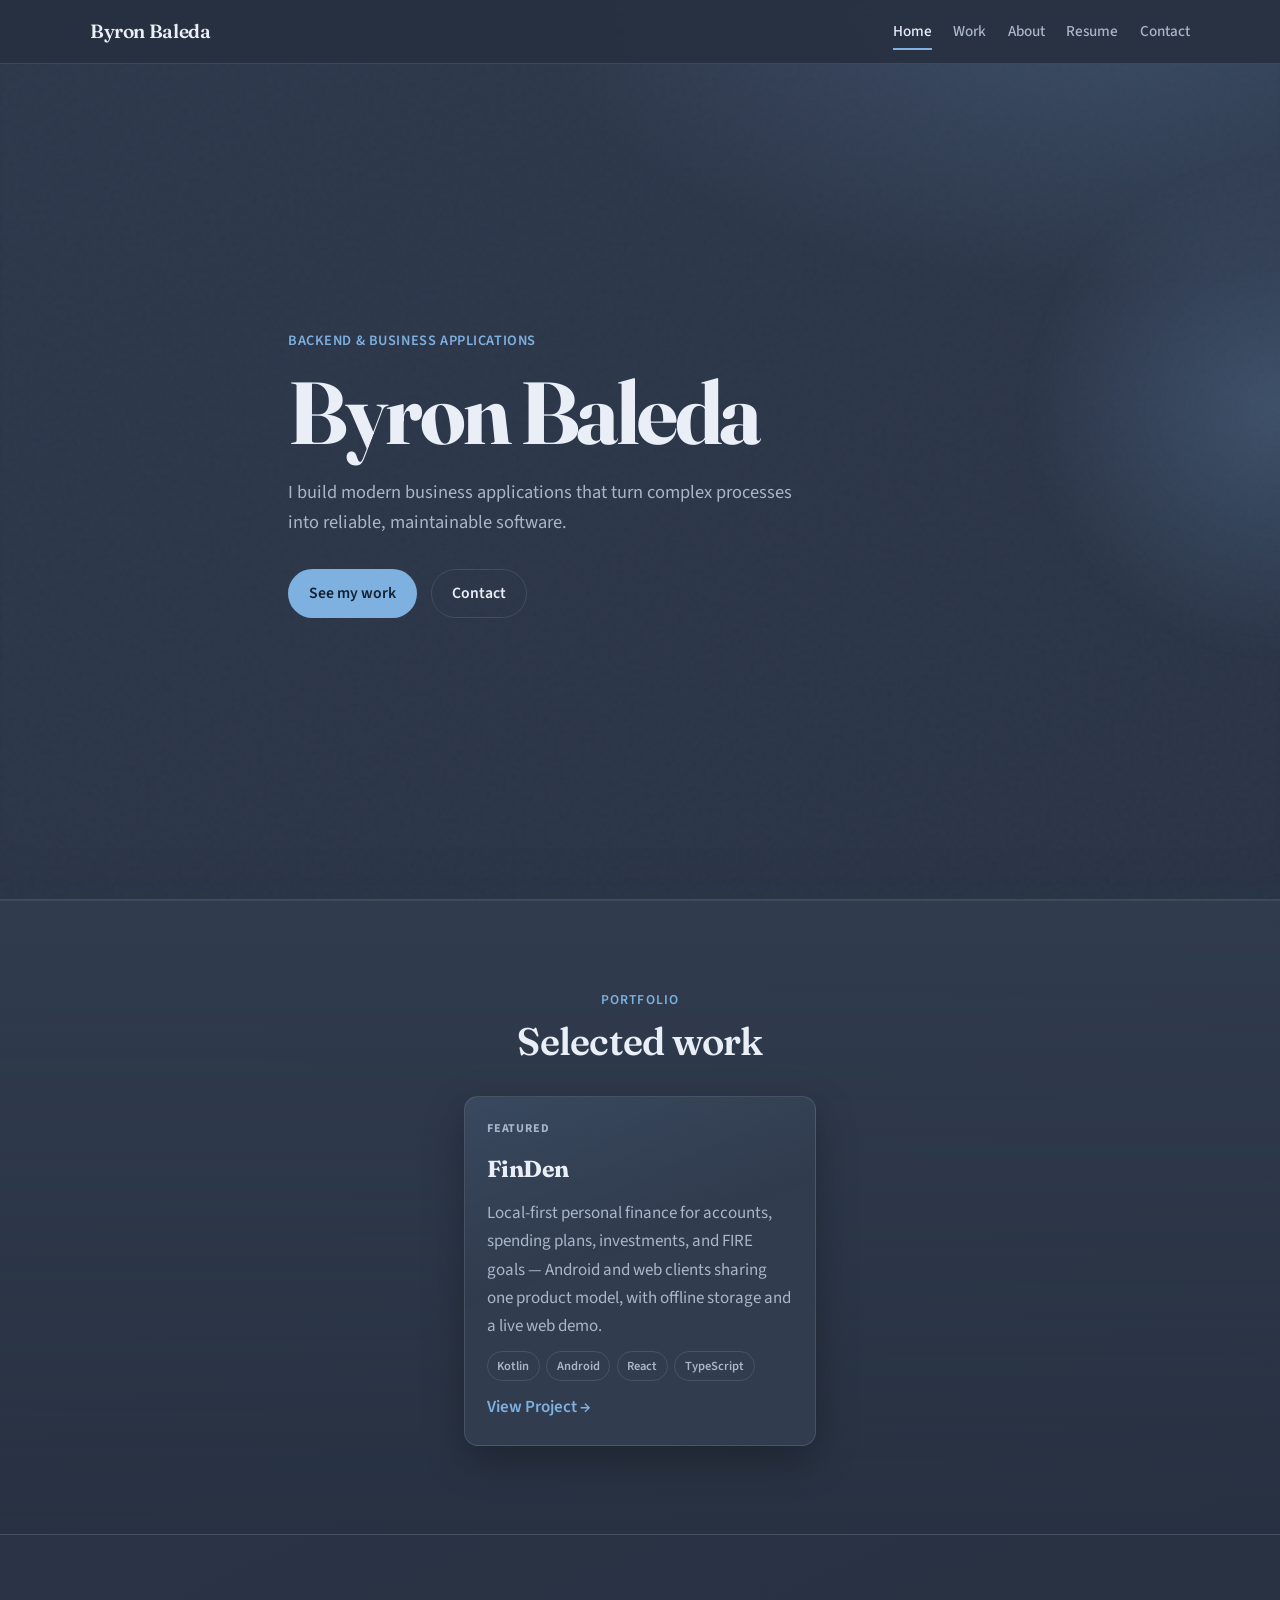
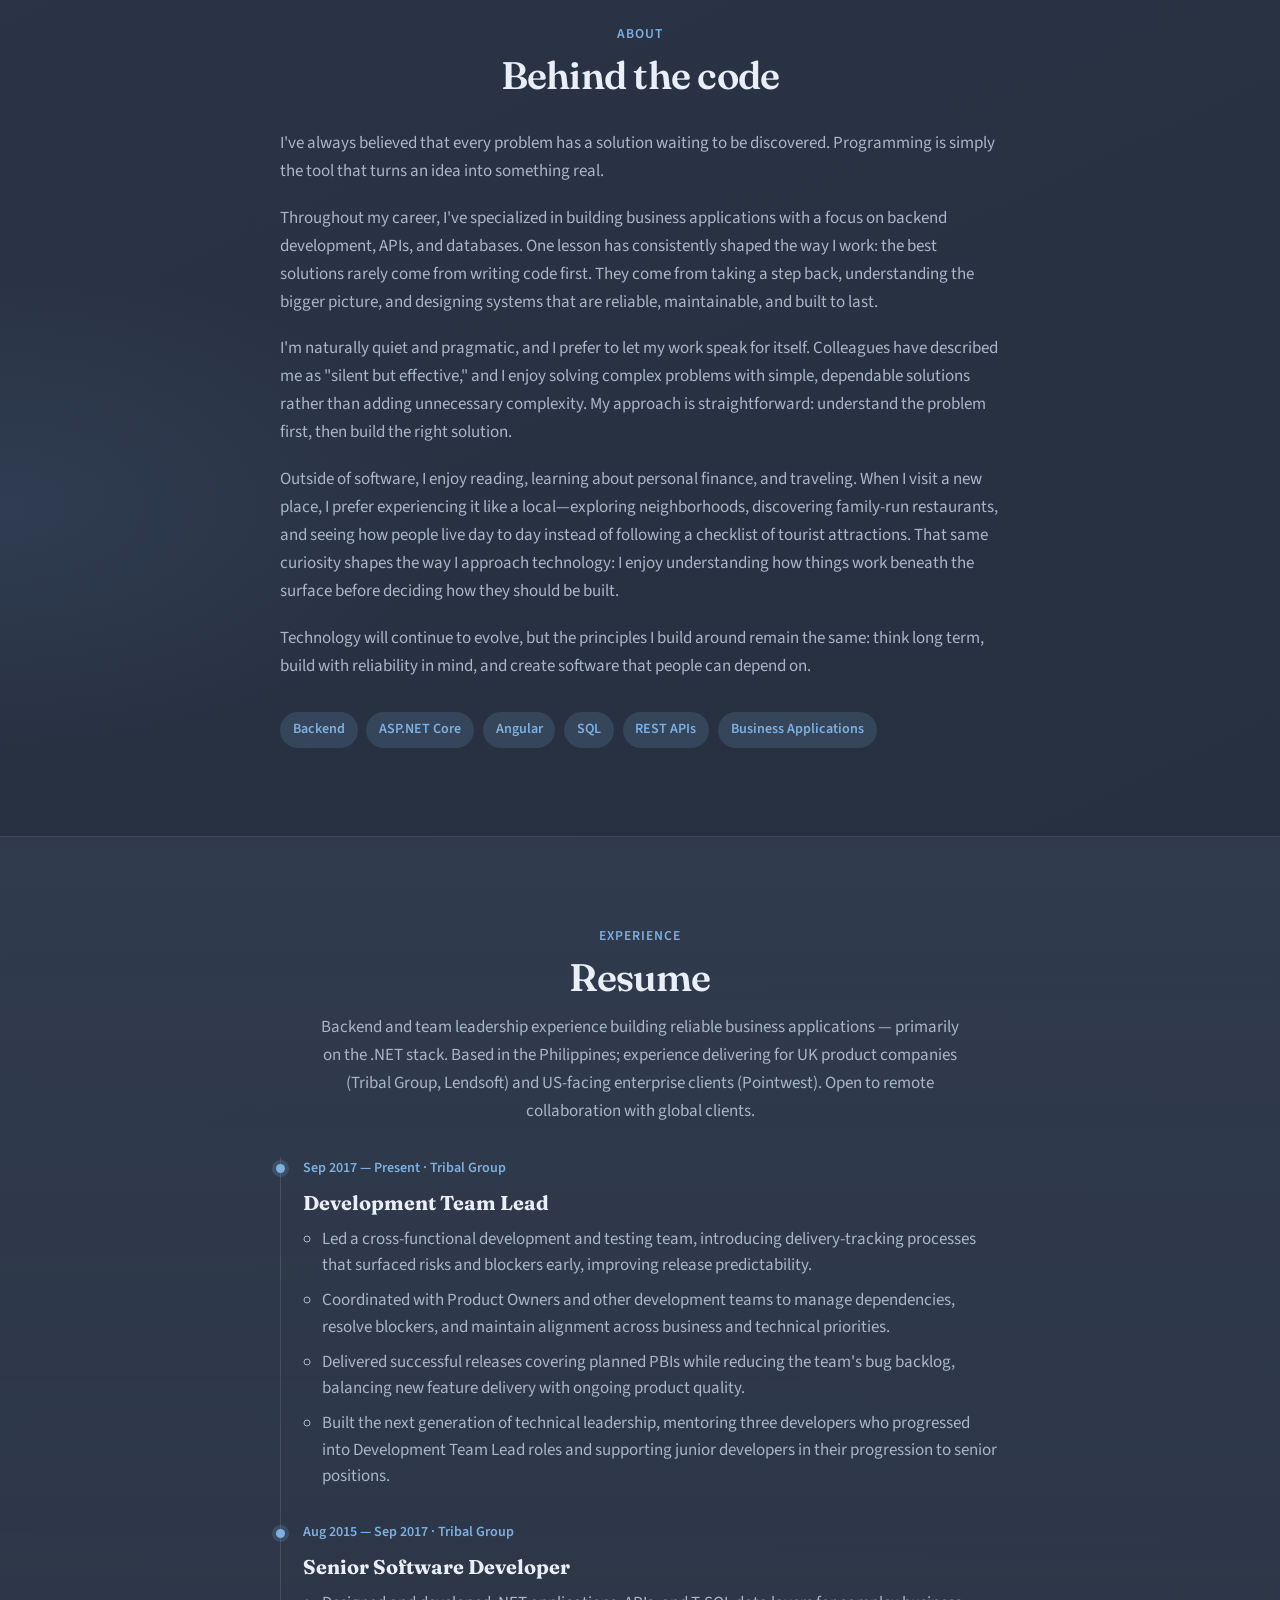
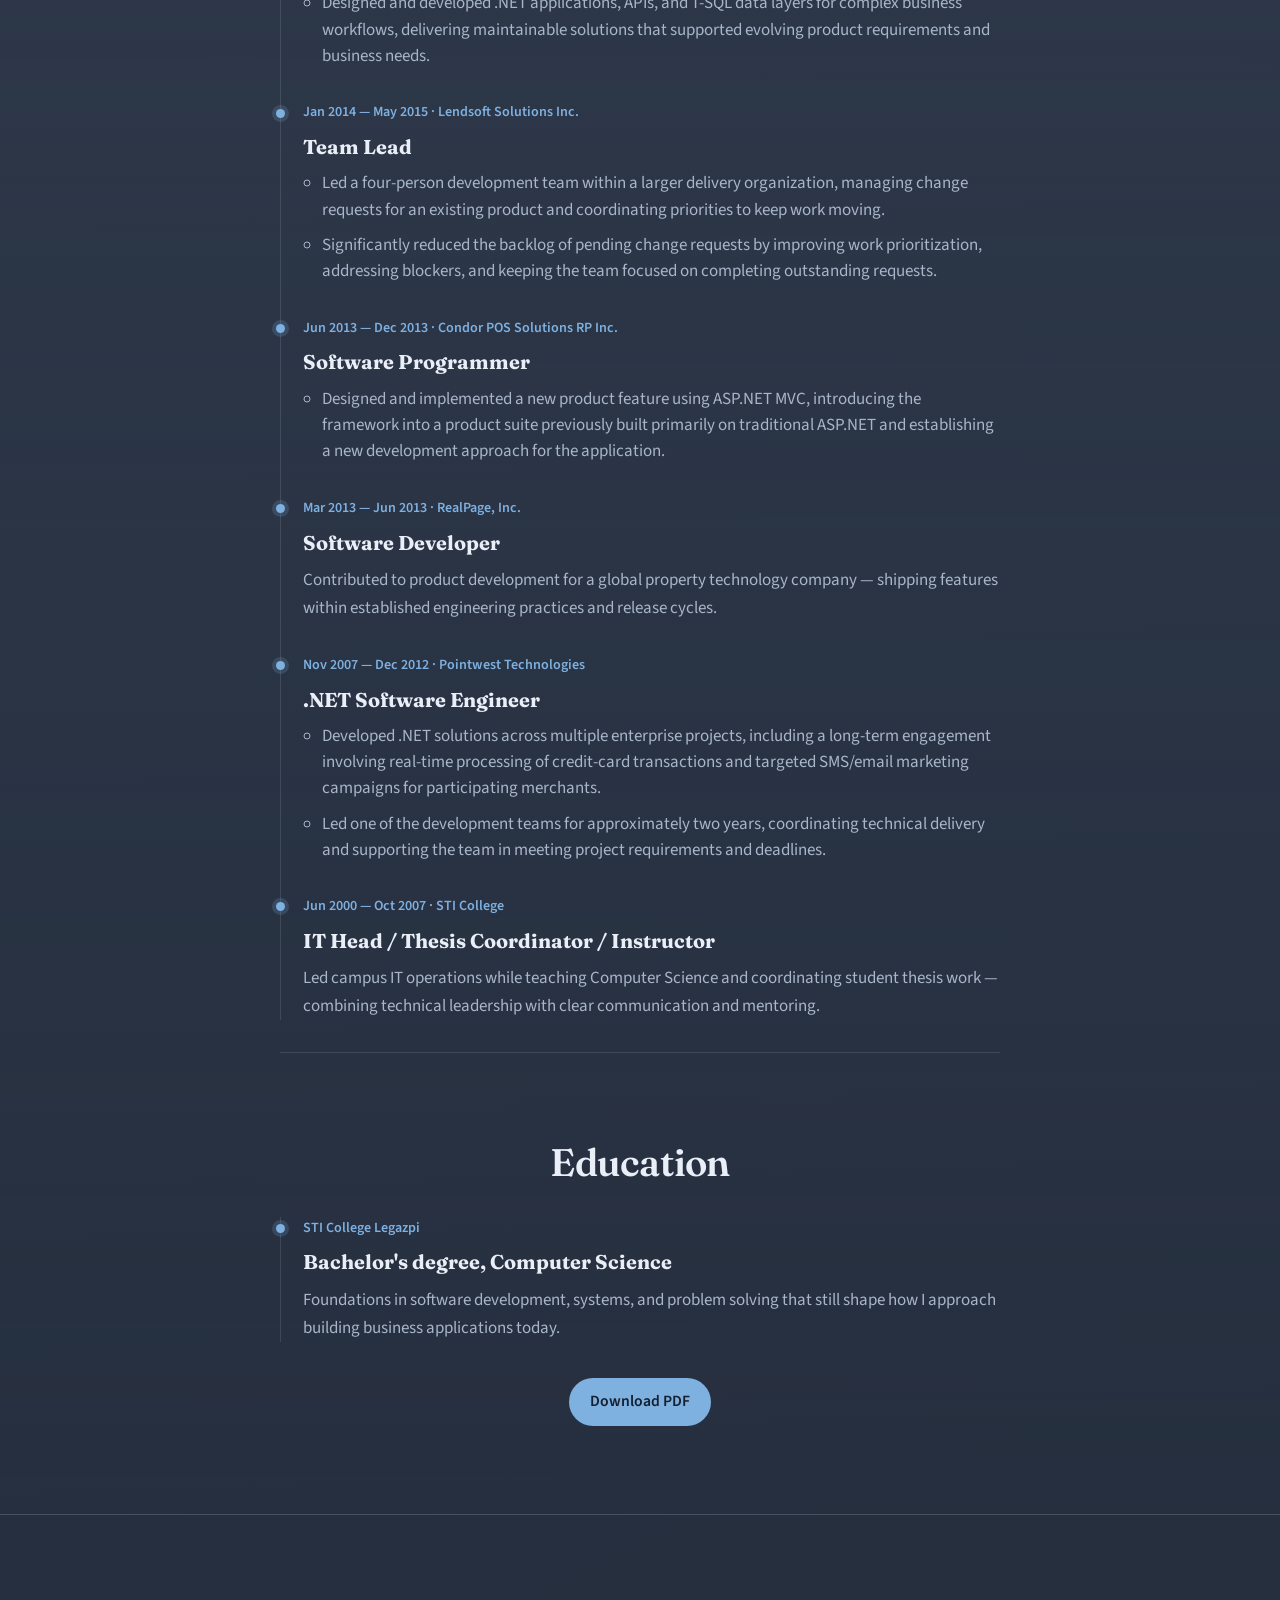
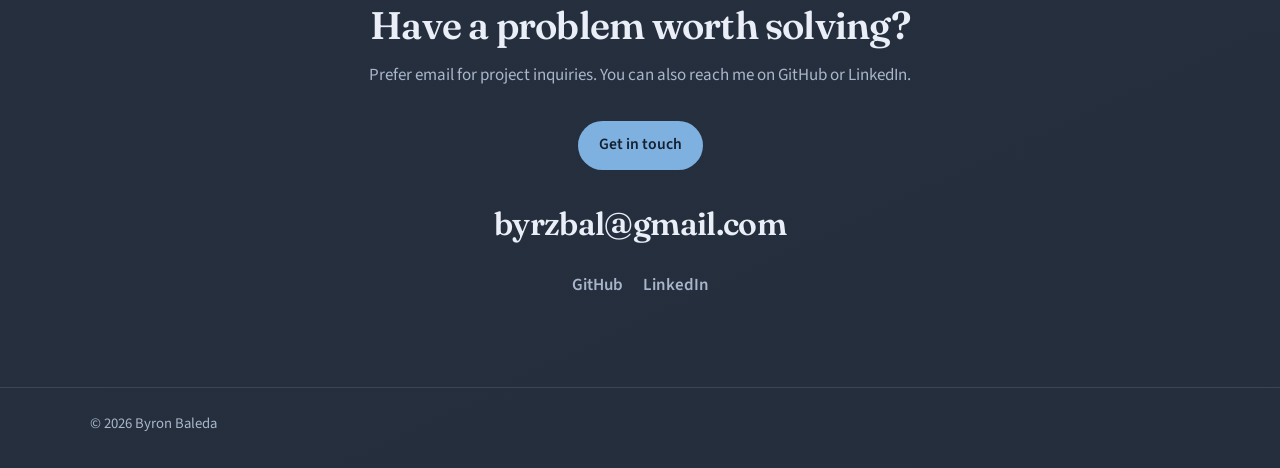
==== index.html @ 29c2fc91 "Hide FleetPilot card in Selected work section Keep the card in the DOM but mark it hidden so it is n" ====
<!DOCTYPE html>
<html lang="en">
  <head>
    <meta charset="UTF-8" />
    <meta name="viewport" content="width=device-width, initial-scale=1" />
    <meta
      name="description"
      content="Byron Baleda — modern business applications that turn complex processes into reliable, maintainable software."
    />
    <title>Byron Baleda — Portfolio</title>

    <link rel="icon" href="assets/favicon.svg" type="image/svg+xml" />
    <link rel="icon" href="assets/favicon.png" type="image/png" sizes="48x48" />
    <link rel="apple-touch-icon" href="assets/apple-touch-icon.png" />

    <meta property="og:type" content="website" />
    <meta property="og:site_name" content="Byron Baleda" />
    <meta property="og:title" content="Byron Baleda — Portfolio" />
    <meta
      property="og:description"
      content="Backend &amp; business applications — modern software that turns complex processes into reliable, maintainable systems."
    />
    <meta property="og:url" content="https://flowpilot-labs.github.io/byron-portfolio/" />
    <meta property="og:image" content="https://flowpilot-labs.github.io/byron-portfolio/assets/og-home.png" />
    <meta property="og:image:width" content="1200" />
    <meta property="og:image:height" content="630" />

    <meta name="twitter:card" content="summary_large_image" />
    <meta name="twitter:title" content="Byron Baleda — Portfolio" />
    <meta
      name="twitter:description"
      content="Backend &amp; business applications — modern software that turns complex processes into reliable, maintainable systems."
    />
    <meta name="twitter:image" content="https://flowpilot-labs.github.io/byron-portfolio/assets/og-home.png" />

    <script>
      try {
        /* Auto theme by local time: day=5, night=13 */
        var h = new Date().getHours();
        var t = h >= 6 && h < 18 ? "5" : "13";
        document.documentElement.setAttribute("data-theme", t);
      } catch (e) {}
    </script>
    <link rel="preconnect" href="https://fonts.googleapis.com" />
    <link rel="preconnect" href="https://fonts.gstatic.com" crossorigin />
    <link
      href="https://fonts.googleapis.com/css2?family=Fraunces:opsz,wght@9..144,500;9..144,600;9..144,700&family=Source+Sans+3:wght@400;500;600;700&display=swap"
      rel="stylesheet"
    />
    <link rel="stylesheet" href="styles/main.css" />
    <link rel="stylesheet" href="styles/themes.css" />
  </head>
  <body>
    <!-- Theme picker kept in DOM but hidden via CSS (.theme-picker { display:none }).
         To show again later: remove the hide rule in styles/themes.css and set AUTO_THEME=false in scripts/main.js -->
    <aside class="theme-picker" aria-label="Temporary theme switcher" hidden>
      <span class="theme-picker-label">Theme</span>
      <button type="button" data-theme-pick="1" title="1 Coastal slate">1</button>
      <button type="button" data-theme-pick="2" title="2 Paper studio">2</button>
      <button type="button" data-theme-pick="3" title="3 Sand &amp; forest">3</button>
      <button type="button" data-theme-pick="4" title="4 Mist blueprint">4</button>
      <button type="button" data-theme-pick="5" title="5 Clean alpine">5</button>
      <button type="button" data-theme-pick="6" title="6 Fog harbor (gradient)">6</button>
      <button type="button" data-theme-pick="7" title="7 Clay atelier">7</button>
      <button type="button" data-theme-pick="8" title="8 Sage ledger">8</button>
      <button type="button" data-theme-pick="9" title="9 Dusk stone">9</button>
      <button type="button" data-theme-pick="10" title="10 Parchment desk">10</button>
      <button type="button" data-theme-pick="11" title="11 Soft harbor (soft dark)">11</button>
      <button type="button" data-theme-pick="12" title="12 Soft ember (soft dark)">12</button>
      <button type="button" data-theme-pick="13" title="13 Soft steel (soft dark)">13</button>
      <button type="button" data-theme-pick="14" title="14 Soft moss (soft dark)">14</button>
      <button type="button" data-theme-pick="15" title="15 Soft graphite (soft dark)">15</button>
    </aside>

    <a class="skip-link" href="#home">Skip to content</a>

    <header class="site-header">
      <div class="header-inner">
        <a class="brand" href="#home">Byron Baleda</a>
        <button
          class="nav-toggle"
          type="button"
          aria-expanded="false"
          aria-controls="site-nav"
          aria-label="Open menu"
        >
          <span></span>
          <span></span>
          <span></span>
        </button>
        <nav id="site-nav" class="site-nav" aria-label="Primary">
          <a href="#home" data-nav>Home</a>
          <a href="#work" data-nav>Work</a>
          <a href="#about" data-nav>About</a>
          <a href="#resume" data-nav>Resume</a>
          <a href="#contact" data-nav>Contact</a>
        </nav>
      </div>
    </header>

    <main>
      <section id="home" class="section hero" aria-label="Home">
        <div class="hero-atmosphere" aria-hidden="true"></div>
        <div class="container hero-content">
          <p class="hero-kicker reveal">Backend &amp; business applications</p>
          <h1 class="hero-name reveal">Byron Baleda</h1>
          <p class="hero-pitch reveal">
            I build modern business applications that turn complex processes
            into reliable, maintainable software.
          </p>
          <div class="hero-actions reveal">
            <a class="btn btn-primary" href="#work">See my work</a>
            <a class="btn btn-ghost" href="#contact">Contact</a>
          </div>
        </div>
      </section>

      <section id="work" class="section section-alt">
        <div class="container">
          <header class="section-header centered reveal">
            <p class="section-eyebrow">Portfolio</p>
            <h2>Selected work</h2>
          </header>
          <div class="project-grid reveal-stagger">
            <article class="project-card featured">
              <p class="project-label">Featured</p>
              <h3>FinDen</h3>
              <p>
                Local-first personal finance for accounts, spending plans,
                investments, and FIRE goals — Android and web clients sharing one
                product model, with offline storage and a live web demo.
              </p>
              <ul class="tags">
                <li>Kotlin</li>
                <li>Android</li>
                <li>React</li>
                <li>TypeScript</li>
              </ul>
              <div class="project-links">
                <a href="projects/finden.html">View Project →</a>
              </div>
            </article>

            <article class="project-card" hidden>
              <p class="project-label">Prototype</p>
              <h3>FleetPilot</h3>
              <p>
                Local-first trucking management for dispatching loads, delivery
                documents, and coordinating owners, dispatchers, drivers, and
                customers — Angular and IndexedDB on the web.
              </p>
              <ul class="tags">
                <li>Angular</li>
                <li>TypeScript</li>
                <li>IndexedDB</li>
              </ul>
              <div class="project-links">
                <a href="projects/fleetpilot.html">View Project →</a>
              </div>
            </article>

            <!-- PLACEHOLDER: remove hidden when real project is ready -->
            <article class="project-card" hidden>
              <p class="project-label">Placeholder</p>
              <h3>Client Portal</h3>
              <p>
                A secure business portal for clients to track requests, documents,
                and status updates — replacing email threads and spreadsheet
                chaos with one reliable system.
              </p>
              <ul class="tags">
                <li>ASP.NET Core</li>
                <li>Angular</li>
                <li>SQL Server</li>
              </ul>
              <div class="project-links">
                <span class="muted">Case study coming soon</span>
              </div>
            </article>

            <!-- PLACEHOLDER: remove hidden when real project is ready -->
            <article class="project-card" hidden>
              <p class="project-label">Placeholder</p>
              <h3>AI Automation</h3>
              <p>
                Practical automation that helps teams process repetitive business
                workflows faster — with human review where it matters and clear
                auditability.
              </p>
              <ul class="tags">
                <li>ASP.NET Core</li>
                <li>APIs</li>
                <li>Azure</li>
              </ul>
              <div class="project-links">
                <span class="muted">Case study coming soon</span>
              </div>
            </article>
          </div>
        </div>
      </section>

      <section id="about" class="section">
        <div class="container narrow">
          <header class="section-header centered reveal">
            <p class="section-eyebrow">About</p>
            <h2>Behind the code</h2>
          </header>
          <div class="prose reveal-stagger">
            <p>
              I've always believed that every problem has a solution waiting to
              be discovered. Programming is simply the tool that turns an idea
              into something real.
            </p>
            <p>
              Throughout my career, I've specialized in building business
              applications with a focus on backend development, APIs, and
              databases. One lesson has consistently shaped the way I work: the
              best solutions rarely come from writing code first. They come from
              taking a step back, understanding the bigger picture, and designing
              systems that are reliable, maintainable, and built to last.
            </p>
            <p>
              I'm naturally quiet and pragmatic, and I prefer to let my work
              speak for itself. Colleagues have described me as "silent but
              effective," and I enjoy solving complex problems with simple,
              dependable solutions rather than adding unnecessary complexity. My
              approach is straightforward: understand the problem first, then
              build the right solution.
            </p>
            <p>
              Outside of software, I enjoy reading, learning about personal
              finance, and traveling. When I visit a new place, I prefer
              experiencing it like a local—exploring neighborhoods, discovering
              family-run restaurants, and seeing how people live day to day
              instead of following a checklist of tourist attractions. That same
              curiosity shapes the way I approach technology: I enjoy
              understanding how things work beneath the surface before deciding
              how they should be built.
            </p>
            <p>
              Technology will continue to evolve, but the principles I build
              around remain the same: think long term, build with reliability in
              mind, and create software that people can depend on.
            </p>
          </div>
          <ul class="skills reveal-stagger" aria-label="Skills">
            <li>Backend</li>
            <li>ASP.NET Core</li>
            <li>Angular</li>
            <li>SQL</li>
            <li>REST APIs</li>
            <li>Business Applications</li>
          </ul>
        </div>
      </section>

      <section id="resume" class="section section-alt">
        <div class="container narrow">
          <header class="section-header centered reveal">
            <p class="section-eyebrow">Experience</p>
            <h2>Resume</h2>
            <p class="section-lede">
              Backend and team leadership experience building reliable business
              applications — primarily on the .NET stack. Based in the
              Philippines; experience delivering for UK product companies
              (Tribal Group, Lendsoft) and US-facing enterprise clients
              (Pointwest). Open to remote collaboration with global clients.
            </p>
          </header>

          <ol class="timeline reveal-stagger">
            <li>
              <p class="timeline-meta">
                Sep 2017 — Present · Tribal Group
              </p>
              <h3>Development Team Lead</h3>
              <ul class="timeline-bullets">
                <li>
                  Led a cross-functional development and testing team,
                  introducing delivery-tracking processes that surfaced risks and
                  blockers early, improving release predictability.
                </li>
                <li>
                  Coordinated with Product Owners and other development teams to
                  manage dependencies, resolve blockers, and maintain alignment
                  across business and technical priorities.
                </li>
                <li>
                  Delivered successful releases covering planned PBIs while
                  reducing the team's bug backlog, balancing new feature delivery
                  with ongoing product quality.
                </li>
                <li>
                  Built the next generation of technical leadership, mentoring
                  three developers who progressed into Development Team Lead
                  roles and supporting junior developers in their progression to
                  senior positions.
                </li>
              </ul>
            </li>
            <li>
              <p class="timeline-meta">
                Aug 2015 — Sep 2017 · Tribal Group
              </p>
              <h3>Senior Software Developer</h3>
              <ul class="timeline-bullets">
                <li>
                  Designed and developed .NET applications, APIs, and T-SQL data
                  layers for complex business workflows, delivering maintainable
                  solutions that supported evolving product requirements and
                  business needs.
                </li>
              </ul>
            </li>
            <li>
              <p class="timeline-meta">
                Jan 2014 — May 2015 · Lendsoft Solutions Inc.
              </p>
              <h3>Team Lead</h3>
              <ul class="timeline-bullets">
                <li>
                  Led a four-person development team within a larger delivery
                  organization, managing change requests for an existing product
                  and coordinating priorities to keep work moving.
                </li>
                <li>
                  Significantly reduced the backlog of pending change requests by
                  improving work prioritization, addressing blockers, and keeping
                  the team focused on completing outstanding requests.
                </li>
              </ul>
            </li>
            <li>
              <p class="timeline-meta">
                Jun 2013 — Dec 2013 · Condor POS Solutions RP Inc.
              </p>
              <h3>Software Programmer</h3>
              <ul class="timeline-bullets">
                <li>
                  Designed and implemented a new product feature using ASP.NET
                  MVC, introducing the framework into a product suite previously
                  built primarily on traditional ASP.NET and establishing a new
                  development approach for the application.
                </li>
              </ul>
            </li>
            <li>
              <p class="timeline-meta">
                Mar 2013 — Jun 2013 · RealPage, Inc.
              </p>
              <h3>Software Developer</h3>
              <p>
                Contributed to product development for a global property
                technology company — shipping features within established
                engineering practices and release cycles.
              </p>
            </li>
            <li>
              <p class="timeline-meta">
                Nov 2007 — Dec 2012 · Pointwest Technologies
              </p>
              <h3>.NET Software Engineer</h3>
              <ul class="timeline-bullets">
                <li>
                  Developed .NET solutions across multiple enterprise projects,
                  including a long-term engagement involving real-time processing
                  of credit-card transactions and targeted SMS/email marketing
                  campaigns for participating merchants.
                </li>
                <li>
                  Led one of the development teams for approximately two years,
                  coordinating technical delivery and supporting the team in
                  meeting project requirements and deadlines.
                </li>
              </ul>
            </li>
            <li>
              <p class="timeline-meta">
                Jun 2000 — Oct 2007 · STI College
              </p>
              <h3>IT Head / Thesis Coordinator / Instructor</h3>
              <p>
                Led campus IT operations while teaching Computer Science and
                coordinating student thesis work — combining technical leadership
                with clear communication and mentoring.
              </p>
            </li>
          </ol>

          <div class="resume-edu-gap" aria-hidden="true"></div>

          <header class="section-header centered reveal resume-edu-header" id="education">
            <h2>Education</h2>
          </header>
          <ol class="timeline reveal-stagger">
            <li>
              <p class="timeline-meta">STI College Legazpi</p>
              <h3>Bachelor's degree, Computer Science</h3>
              <p>
                Foundations in software development, systems, and problem
                solving that still shape how I approach building business
                applications today.
              </p>
            </li>
          </ol>

          <p class="resume-cta reveal">
            <a
              class="btn btn-primary"
              href="assets/Byron%20Baleda%20Resume.pdf"
              download="Byron Baleda Resume.pdf"
              >Download PDF</a
            >
          </p>
        </div>
      </section>

      <section id="contact" class="section contact-cta">
        <div class="container narrow centered-block">
          <header class="section-header centered reveal">
            <h2>Have a problem worth solving?</h2>
            <p class="section-lede">
              Prefer email for project inquiries. You can also reach me on
              GitHub or LinkedIn.
            </p>
          </header>
          <div class="contact-actions reveal">
            <a class="btn btn-primary" href="mailto:byrzbal@gmail.com"
              >Get in touch</a
            >
          </div>
          <div class="contact-block reveal">
            <a class="contact-email" href="mailto:byrzbal@gmail.com"
              >byrzbal@gmail.com</a
            >
            <ul class="social-links">
              <li>
                <a
                  href="https://github.com/byrzbal"
                  target="_blank"
                  rel="noopener noreferrer"
                  >GitHub</a
                >
              </li>
              <li>
                <a
                  href="https://www.linkedin.com/in/byronbaleda/"
                  target="_blank"
                  rel="noopener noreferrer"
                  >LinkedIn</a
                >
              </li>
            </ul>
          </div>
        </div>
      </section>
    </main>

    <footer class="site-footer">
      <div class="container">
        <p>© <span id="year"></span> Byron Baleda</p>
      </div>
    </footer>

    <script src="scripts/main.js" defer></script>
  </body>
</html>
---- styles/main.css ----
:root {
  --radius: 14px;
  --header-h: 4rem;
  --font-display: "Fraunces", Georgia, serif;
  --font-body: "Source Sans 3", "Segoe UI", sans-serif;
  --ease: cubic-bezier(0.22, 1, 0.36, 1);
}

*,
*::before,
*::after {
  box-sizing: border-box;
}

/* Ensure HTML hidden wins over display:flex/grid utility rules */
[hidden] {
  display: none !important;
}

html {
  scroll-behavior: smooth;
  scroll-padding-top: calc(var(--header-h) + 0.75rem);
}

body {
  margin: 0;
  font-family: var(--font-body);
  font-size: 1.0625rem;
  line-height: 1.65;
  color: var(--text);
  background: var(--glow-1), var(--glow-2), var(--page-bg);
  min-height: 100vh;
}

body::before {
  content: "";
  position: fixed;
  inset: 0;
  pointer-events: none;
  opacity: 0.03;
  background-image: url("data:image/svg+xml,%3Csvg viewBox='0 0 200 200' xmlns='http://www.w3.org/2000/svg'%3E%3Cfilter id='n'%3E%3CfeTurbulence type='fractalNoise' baseFrequency='0.85' numOctaves='3' stitchTiles='stitch'/%3E%3C/filter%3E%3Crect width='100%25' height='100%25' filter='url(%23n)'/%3E%3C/svg%3E");
  z-index: 0;
}

img {
  max-width: 100%;
  display: block;
}

a {
  color: var(--mint);
  text-decoration-thickness: 1px;
  text-underline-offset: 0.18em;
}

a:hover {
  color: var(--mint-strong);
}

.skip-link {
  position: absolute;
  left: 1rem;
  top: -3rem;
  z-index: 100;
  background: var(--mint);
  color: var(--btn-on-accent);
  padding: 0.5rem 0.85rem;
  border-radius: 8px;
  font-weight: 600;
}

.skip-link:focus {
  top: 1rem;
}

.container {
  width: min(1100px, calc(100% - 2.5rem));
  margin-inline: auto;
  position: relative;
  z-index: 1;
}

.container.narrow {
  width: min(720px, calc(100% - 2.5rem));
}

.site-header {
  position: sticky;
  top: 0;
  z-index: 50;
  height: var(--header-h);
  backdrop-filter: blur(14px);
  background: var(--header-bg);
  border-bottom: 1px solid var(--line);
}

.header-inner {
  width: min(1100px, calc(100% - 2.5rem));
  height: 100%;
  margin-inline: auto;
  display: flex;
  align-items: center;
  justify-content: space-between;
  gap: 1rem;
}

.brand {
  font-family: var(--font-display);
  font-weight: 600;
  font-size: 1.2rem;
  color: var(--text);
  text-decoration: none;
  letter-spacing: -0.02em;
}

.brand:hover {
  color: var(--mint);
}

.site-nav {
  display: flex;
  align-items: center;
  gap: 0.35rem 1.35rem;
}

.site-nav a {
  position: relative;
  color: var(--text-muted);
  text-decoration: none;
  font-weight: 500;
  font-size: 0.95rem;
  padding: 0.25rem 0;
  transition: color 0.25s var(--ease);
}

.site-nav a::after {
  content: "";
  position: absolute;
  left: 0;
  bottom: -0.15rem;
  width: 100%;
  height: 2px;
  background: var(--mint);
  transform: scaleX(0);
  transform-origin: left;
  transition: transform 0.28s var(--ease);
}

.site-nav a:hover,
.site-nav a.is-active {
  color: var(--text);
}

.site-nav a.is-active::after,
.site-nav a:hover::after {
  transform: scaleX(1);
}

.nav-toggle {
  display: none;
  width: 2.5rem;
  height: 2.5rem;
  border: 1px solid var(--line);
  border-radius: 10px;
  background: transparent;
  padding: 0;
  cursor: pointer;
  align-items: center;
  justify-content: center;
  flex-direction: column;
  gap: 5px;
}

.nav-toggle span {
  display: block;
  width: 1.1rem;
  height: 2px;
  background: var(--text);
  border-radius: 2px;
  transition: transform 0.25s var(--ease), opacity 0.2s;
}

.nav-toggle[aria-expanded="true"] span:nth-child(1) {
  transform: translateY(7px) rotate(45deg);
}

.nav-toggle[aria-expanded="true"] span:nth-child(2) {
  opacity: 0;
}

.nav-toggle[aria-expanded="true"] span:nth-child(3) {
  transform: translateY(-7px) rotate(-45deg);
}

.section {
  padding: 5.5rem 0;
  position: relative;
  z-index: 1;
}

.section-alt {
  background: var(--section-alt-bg);
  border-block: 1px solid var(--line);
}

.section-header {
  margin-bottom: 2rem;
}

.section-eyebrow {
  margin: 0 0 0.5rem;
  color: var(--mint);
  font-weight: 600;
  font-size: 0.85rem;
  letter-spacing: 0.08em;
  text-transform: uppercase;
}

.section-header h2 {
  margin: 0;
  font-family: var(--font-display);
  font-size: clamp(1.9rem, 3vw, 2.5rem);
  font-weight: 600;
  letter-spacing: -0.02em;
  line-height: 1.15;
}

.section-lede {
  margin: 0.85rem 0 0;
  color: var(--text-muted);
  max-width: 40rem;
}

.section-header.centered {
  text-align: center;
}

.section-header.centered .section-lede {
  margin-inline: auto;
}

.build-list {
  list-style: none;
  margin: 0;
  padding: 0;
  display: grid;
  gap: 0.85rem;
  text-align: center;
}

.build-list li {
  font-family: var(--font-display);
  font-size: clamp(1.35rem, 2.5vw, 1.75rem);
  font-weight: 600;
  letter-spacing: -0.02em;
  padding: 0.85rem 1rem;
  border-bottom: 1px solid var(--line);
}

.build-list li:last-child {
  border-bottom: 0;
}

.resume-cta {
  margin: 2.25rem 0 0;
  text-align: center;
}

#resume .resume-edu-gap {
  height: 3.5rem;
  margin-top: 2rem;
  border-top: 1px solid var(--line);
}

#resume .resume-edu-header {
  margin-top: 2rem;
  margin-bottom: 2rem;
  padding-top: 0;
  border-top: 0;
}

.tech-line {
  margin: 0;
  text-align: center;
  color: var(--text-muted);
  font-size: 1.05rem;
  font-weight: 600;
  letter-spacing: 0.02em;
  line-height: 1.8;
}

.centered-block {
  text-align: center;
}

.contact-actions {
  display: flex;
  justify-content: center;
  margin: 0.5rem 0 1.75rem;
}

.contact-cta .contact-block {
  justify-items: center;
}

.contact-cta .social-links {
  justify-content: center;
}

.hero {
  min-height: calc(100vh - var(--header-h));
  display: grid;
  align-items: center;
  padding: 4rem 0 5rem;
  overflow: hidden;
  border-bottom: 1px solid var(--line);
  box-shadow: inset 0 -48px 64px -48px rgba(30, 41, 59, 0.08);
}

.hero-atmosphere {
  position: absolute;
  inset: 10% -20% auto auto;
  width: min(520px, 70vw);
  height: min(520px, 70vw);
  border-radius: 50%;
  background: var(--hero-glow);
  filter: blur(8px);
  pointer-events: none;
}

.hero-content {
  max-width: 44rem;
}

.hero-kicker {
  margin: 0 0 1rem;
  color: var(--mint);
  font-weight: 600;
  letter-spacing: 0.04em;
  text-transform: uppercase;
  font-size: 0.9rem;
}

.hero-name {
  margin: 0;
  font-family: var(--font-display);
  font-size: clamp(3rem, 8vw, 5.5rem);
  font-weight: 700;
  line-height: 0.98;
  letter-spacing: -0.035em;
}

.hero-pitch {
  margin: 1.35rem 0 0;
  max-width: 32rem;
  color: var(--text-muted);
  font-size: 1.15rem;
}

.hero-actions {
  display: flex;
  flex-wrap: wrap;
  gap: 0.85rem;
  margin-top: 2rem;
}

.btn {
  display: inline-flex;
  align-items: center;
  justify-content: center;
  gap: 0.4rem;
  min-height: 2.85rem;
  padding: 0.65rem 1.25rem;
  border-radius: 999px;
  font-weight: 600;
  font-size: 0.98rem;
  text-decoration: none;
  border: 1px solid transparent;
  transition:
    background 0.25s var(--ease),
    color 0.25s var(--ease),
    border-color 0.25s var(--ease),
    transform 0.25s var(--ease);
}

.btn:hover {
  transform: translateY(-1px);
}

.btn-primary {
  background: var(--mint);
  color: var(--btn-on-accent);
}

.btn-primary:hover {
  background: var(--mint-strong);
  color: var(--btn-on-accent);
}

.btn-ghost {
  background: transparent;
  color: var(--text);
  border-color: var(--line);
}

.btn-ghost:hover {
  border-color: var(--mint);
  color: var(--mint);
}

.btn.is-disabled {
  opacity: 0.45;
  cursor: not-allowed;
  pointer-events: none;
  transform: none;
}

.prose p {
  margin: 0 0 1.15rem;
  color: var(--text-muted);
}

.prose p:last-child {
  margin-bottom: 0;
}

.skills {
  list-style: none;
  display: flex;
  flex-wrap: wrap;
  gap: 0.55rem;
  padding: 0;
  margin: 2rem 0 0;
}

.skills li {
  padding: 0.4rem 0.8rem;
  border-radius: 999px;
  background: var(--mint-dim);
  color: var(--mint);
  font-size: 0.88rem;
  font-weight: 600;
}

.project-grid {
  display: grid;
  grid-template-columns: repeat(3, 1fr);
  gap: 1.25rem;
}

/* With some cards hidden, size to visible items instead of an empty 3-col row */
.project-grid:has(> [hidden]) {
  grid-template-columns: repeat(auto-fit, minmax(min(100%, 17rem), 22rem));
  justify-content: center;
}

.project-card {
  background: var(--ink-elevated);
  border: 1px solid var(--line);
  border-radius: var(--radius);
  padding: 1.4rem 1.35rem 1.5rem;
  box-shadow: var(--shadow);
  display: flex;
  flex-direction: column;
  gap: 0.7rem;
  height: 100%;
  transition:
    border-color 0.25s var(--ease),
    transform 0.25s var(--ease);
}

.project-card:hover {
  border-color: var(--card-hover-border);
  transform: translateY(-3px);
}

.project-card.featured {
  background: var(--card-featured);
}

.project-label {
  margin: 0;
  font-size: 0.75rem;
  font-weight: 700;
  letter-spacing: 0.08em;
  text-transform: uppercase;
  color: var(--mint);
}

.project-card h3 {
  margin: 0;
  font-family: var(--font-display);
  font-size: 1.45rem;
  letter-spacing: -0.02em;
}

.project-card > p {
  margin: 0;
  color: var(--text-muted);
}

.tags {
  list-style: none;
  display: flex;
  flex-wrap: wrap;
  gap: 0.4rem;
  padding: 0;
  margin: auto 0 0;
}

.tags li {
  font-size: 0.78rem;
  font-weight: 600;
  color: var(--text-muted);
  border: 1px solid var(--line);
  border-radius: 999px;
  padding: 0.25rem 0.6rem;
}

.project-links {
  display: flex;
  flex-wrap: wrap;
  gap: 0.85rem 1.25rem;
  align-items: center;
  margin: 0;
}

.project-links a {
  font-weight: 600;
  text-decoration: none;
}

.project-links a:hover {
  text-decoration: underline;
}

/* Project case study pages */
.project-page .section {
  padding: 1.35rem 0;
}

.project-page .project-hero {
  padding-top: 2.75rem;
  padding-bottom: 1.5rem;
}

.project-page .case-block h2 {
  margin-bottom: 0.4rem;
}

.project-page .prose p {
  margin-bottom: 0.55rem;
  text-align: left;
  text-wrap: pretty;
  word-spacing: normal;
  letter-spacing: normal;
}

.project-page .prose p:last-child {
  margin-bottom: 0;
}

.project-page .skills {
  margin-top: 0.85rem;
}

.project-title {
  margin: 0.35rem 0 0;
  font-family: var(--font-display);
  font-size: clamp(2.4rem, 5vw, 3.6rem);
  font-weight: 700;
  letter-spacing: -0.03em;
  line-height: 1.05;
}

.project-summary {
  margin: 1.1rem 0 0;
  color: var(--text-muted);
  font-size: 1.12rem;
  max-width: 40rem;
}

.back-link {
  color: var(--mint);
  text-decoration: none;
  font-weight: 600;
}

.back-link:hover {
  text-decoration: underline;
}

.case-block h2 {
  margin: 0 0 1rem;
  font-family: var(--font-display);
  font-size: clamp(1.5rem, 2.5vw, 1.9rem);
  letter-spacing: -0.02em;
}

.shot-placeholder,
.video-placeholder {
  display: grid;
  place-items: center;
  margin: 1.25rem 0 0;
  border: 1px dashed color-mix(in srgb, var(--mint) 40%, var(--line));
  border-radius: var(--radius);
  background: color-mix(in srgb, var(--ink-elevated) 80%, transparent);
  color: var(--text-muted);
  font-weight: 600;
  text-align: center;
}

.prose code {
  font-size: 0.92em;
  padding: 0.1em 0.35em;
  border-radius: 6px;
  background: color-mix(in srgb, var(--ink-soft) 70%, transparent);
  color: var(--text);
}

.arch-diagram {
  margin: 1.15rem 0 0;
  padding: 1rem;
  border: 1px solid var(--line);
  border-radius: var(--radius);
  background: color-mix(in srgb, var(--ink-elevated) 72%, transparent);
}

.arch-layer {
  margin: 0;
}

.arch-layer-label {
  margin: 0 0 0.45rem;
  color: var(--mint);
  font-size: 0.78rem;
  font-weight: 700;
  letter-spacing: 0.06em;
  text-transform: uppercase;
}

.arch-row {
  display: grid;
  gap: 0.55rem;
}

.arch-row-2 {
  grid-template-columns: repeat(2, minmax(0, 1fr));
}

.arch-row-3 {
  grid-template-columns: repeat(3, minmax(0, 1fr));
}

.arch-node {
  display: grid;
  gap: 0.15rem;
  padding: 0.7rem 0.85rem;
  border: 1px solid var(--line);
  border-radius: calc(var(--radius) - 4px);
  background: color-mix(in srgb, var(--ink-soft) 55%, transparent);
}

.arch-node strong {
  color: var(--text);
  font-size: 0.95rem;
  font-weight: 600;
  letter-spacing: -0.01em;
}

.arch-node span {
  color: var(--text-muted);
  font-size: 0.82rem;
  line-height: 1.4;
}

.arch-node-wide {
  text-align: left;
}

.arch-node-muted {
  border-style: dashed;
  opacity: 0.88;
}

.arch-layer-accent .arch-node {
  border-color: color-mix(in srgb, var(--mint) 28%, var(--line));
  background: color-mix(in srgb, var(--mint-dim) 55%, var(--ink-soft));
}

.arch-flow {
  width: 1px;
  height: 0.75rem;
  margin: 0.4rem auto;
  background: color-mix(in srgb, var(--mint) 45%, var(--line));
}

@media (max-width: 760px) {
  .arch-diagram {
    padding: 1rem;
  }

  .arch-row-2,
  .arch-row-3 {
    grid-template-columns: 1fr;
  }
}

.shot-grid {
  display: grid;
  grid-template-columns: repeat(2, minmax(0, 1fr));
  gap: 1rem;
  margin-top: 1rem;
}

.shot {
  margin: 0;
}

.shot img {
  width: 100%;
  height: auto;
  border: 1px solid var(--line);
  border-radius: calc(var(--radius) - 2px);
  background: var(--ink-elevated);
}

.shot figcaption {
  margin-top: 0.45rem;
  color: var(--text-muted);
  font-size: 0.88rem;
  font-weight: 600;
}

.shot-placeholder {
  margin: 0;
  min-height: 180px;
  padding: 1rem;
}

.demo-video {
  margin-top: 1rem;
  border: 1px solid var(--line);
  border-radius: var(--radius);
  background: color-mix(in srgb, var(--ink-elevated) 80%, transparent);
  overflow: hidden;
}

.demo-video video {
  display: block;
  width: 100%;
  height: auto;
  vertical-align: middle;
  background: #0b0f14;
}

.video-placeholder {
  min-height: 280px;
  aspect-ratio: 16 / 9;
}

@media (max-width: 760px) {
  .shot-grid {
    grid-template-columns: 1fr;
  }
}

.muted {
  color: var(--text-muted);
  font-size: 0.92rem;
}

.timeline {
  list-style: none;
  margin: 0;
  padding: 0;
  border-left: 1px solid var(--line);
}

.timeline > li {
  position: relative;
  padding: 0 0 2rem 1.4rem;
}

.timeline > li:last-child {
  padding-bottom: 0;
}

.timeline > li::before {
  content: "";
  position: absolute;
  left: -5px;
  top: 0.45rem;
  width: 9px;
  height: 9px;
  border-radius: 50%;
  background: var(--mint);
  box-shadow: var(--timeline-ring);
}

.timeline-meta {
  margin: 0 0 0.35rem;
  color: var(--mint);
  font-size: 0.88rem;
  font-weight: 600;
}

.timeline h3 {
  margin: 0 0 0.45rem;
  font-family: var(--font-display);
  font-size: 1.25rem;
}

.timeline p:last-child {
  margin: 0;
  color: var(--text-muted);
}

.timeline-bullets {
  margin: 0.35rem 0 0;
  padding: 0 0 0 1.15rem;
  color: var(--text-muted);
}

.timeline-bullets li {
  margin: 0 0 0.55rem;
  padding: 0;
  line-height: 1.55;
}

.timeline-bullets li:last-child {
  margin-bottom: 0;
}

.contact-block {
  display: grid;
  gap: 1.25rem;
}

.contact-email {
  font-family: var(--font-display);
  font-size: clamp(1.5rem, 3vw, 2rem);
  font-weight: 600;
  color: var(--text);
  text-decoration: none;
  letter-spacing: -0.02em;
}

.contact-email:hover {
  color: var(--mint);
}

.social-links {
  list-style: none;
  display: flex;
  flex-wrap: wrap;
  gap: 0.75rem 1.25rem;
  margin: 0;
  padding: 0;
}

.social-links a {
  color: var(--text-muted);
  font-weight: 600;
  text-decoration: none;
}

.social-links a:hover {
  color: var(--mint);
}

.site-footer {
  border-top: 1px solid var(--line);
  padding: 1.5rem 0 2rem;
  color: var(--text-muted);
  font-size: 0.92rem;
  position: relative;
  z-index: 1;
}

.site-footer p {
  margin: 0;
}

/* Motion — calm, one-time professional reveals */
.hero .reveal {
  opacity: 0;
  transform: translateY(18px);
  animation: hero-in 0.85s var(--ease) forwards;
}

.hero .reveal:nth-child(1) {
  animation-delay: 0.06s;
}
.hero .reveal:nth-child(2) {
  animation-delay: 0.16s;
}
.hero .reveal:nth-child(3) {
  animation-delay: 0.28s;
}
.hero .reveal:nth-child(4) {
  animation-delay: 0.4s;
}

@keyframes hero-in {
  to {
    opacity: 1;
    transform: translateY(0);
  }
}

.section:not(.hero) .reveal,
.section:not(.hero) .reveal-stagger {
  opacity: 0;
  transform: translateY(24px);
  transition:
    opacity 0.7s var(--ease),
    transform 0.7s var(--ease);
}

.section:not(.hero) .reveal.is-visible,
.section:not(.hero) .reveal-stagger.is-visible {
  opacity: 1;
  transform: translateY(0);
}

.reveal-stagger > * {
  opacity: 0;
  transform: translateY(16px);
  transition:
    opacity 0.55s var(--ease),
    transform 0.55s var(--ease);
}

.reveal-stagger.is-visible > * {
  opacity: 1;
  transform: translateY(0);
}

.reveal-stagger.is-visible > *:nth-child(1) { transition-delay: 0.03s; }
.reveal-stagger.is-visible > *:nth-child(2) { transition-delay: 0.08s; }
.reveal-stagger.is-visible > *:nth-child(3) { transition-delay: 0.13s; }
.reveal-stagger.is-visible > *:nth-child(4) { transition-delay: 0.18s; }
.reveal-stagger.is-visible > *:nth-child(5) { transition-delay: 0.23s; }
.reveal-stagger.is-visible > *:nth-child(6) { transition-delay: 0.28s; }

@media (prefers-reduced-motion: reduce) {
  html {
    scroll-behavior: auto;
  }

  .reveal,
  .reveal-stagger,
  .reveal-stagger > *,
  .hero .reveal {
    opacity: 1 !important;
    transform: none !important;
    animation: none !important;
    transition: none !important;
  }
}

@media (max-width: 900px) {
  .project-grid {
    grid-template-columns: 1fr;
  }
}

@media (max-width: 760px) {
  .nav-toggle {
    display: inline-flex;
  }

  .site-nav {
    position: absolute;
    top: var(--header-h);
    left: 0;
    right: 0;
    display: none;
    flex-direction: column;
    align-items: stretch;
    gap: 0;
    padding: 0.75rem 1.25rem 1.1rem;
    background: var(--nav-mobile-bg);
    border-bottom: 1px solid var(--line);
  }

  .site-nav.is-open {
    display: flex;
  }

  .site-nav a {
    padding: 0.75rem 0.2rem;
    border-bottom: 1px solid var(--line);
  }

  .site-nav a:last-child {
    border-bottom: 0;
  }

  .hero {
    min-height: auto;
    padding-top: 3.5rem;
    padding-bottom: 4rem;
  }

  .section {
    padding: 4rem 0;
  }

  .project-page .section {
    padding: 1.2rem 0;
  }
}
---- styles/themes.css ----
/* Temporary theme catalog — remove with the floating picker when a theme is chosen */

:root,
html[data-theme="11"] {
  /* 11 Soft harbor — soft dark */
  --ink: #2a3140;
  --ink-elevated: #343c4d;
  --ink-soft: #3d4658;
  --mint: #5ec4a8;
  --mint-dim: rgba(94, 196, 168, 0.16);
  --mint-strong: #7ad4b8;
  --text: #e8eef6;
  --text-muted: #a7b3c5;
  --line: rgba(232, 238, 246, 0.12);
  --shadow: 0 14px 40px rgba(0, 0, 0, 0.28);
  --header-bg: rgba(42, 49, 64, 0.9);
  --nav-mobile-bg: rgba(42, 49, 64, 0.97);
  --header-shadow: 0 8px 24px rgba(0, 0, 0, 0.28);
  --page-bg: linear-gradient(155deg, #2f3748 0%, #2a3140 45%, #26323a 100%);
  --glow-1: radial-gradient(1000px 520px at 85% 0%, rgba(94, 196, 168, 0.18), transparent 55%);
  --glow-2: radial-gradient(900px 480px at 0% 40%, rgba(100, 140, 190, 0.14), transparent 50%);
  --section-alt-bg: linear-gradient(180deg, rgba(52, 60, 77, 0.9), rgba(42, 49, 64, 0.55));
  --hero-glow: radial-gradient(circle, rgba(94, 196, 168, 0.22), transparent 68%);
  --card-featured: linear-gradient(160deg, rgba(94, 196, 168, 0.14), var(--ink-elevated) 45%);
  --card-hover-border: rgba(94, 196, 168, 0.45);
  --timeline-ring: 0 0 0 4px rgba(94, 196, 168, 0.18);
  --btn-on-accent: #152018;
}

html[data-theme="1"] {
  /* Coastal slate */
  --ink: #f7f9fc;
  --ink-elevated: #ffffff;
  --ink-soft: #eef2f7;
  --mint: #0f8a6b;
  --mint-dim: rgba(15, 138, 107, 0.12);
  --mint-strong: #0c7359;
  --text: #1b2430;
  --text-muted: #5a6a7d;
  --line: rgba(27, 36, 48, 0.1);
  --shadow: 0 14px 40px rgba(27, 36, 48, 0.08);
  --header-bg: rgba(247, 249, 252, 0.86);
  --nav-mobile-bg: rgba(247, 249, 252, 0.98);
  --header-shadow: 0 8px 24px rgba(27, 36, 48, 0.08);
  --page-bg: #f7f9fc;
  --glow-1: radial-gradient(1100px 520px at 85% -5%, rgba(15, 138, 107, 0.1), transparent 55%);
  --glow-2: radial-gradient(900px 480px at -5% 25%, rgba(90, 130, 180, 0.1), transparent 50%);
  --section-alt-bg: linear-gradient(180deg, #eef2f7, rgba(238, 242, 247, 0.35));
  --hero-glow: radial-gradient(circle, rgba(15, 138, 107, 0.16), transparent 68%);
  --card-featured: linear-gradient(160deg, rgba(15, 138, 107, 0.1), var(--ink-elevated) 45%);
  --card-hover-border: rgba(15, 138, 107, 0.4);
  --timeline-ring: 0 0 0 4px rgba(15, 138, 107, 0.15);
  --btn-on-accent: #ffffff;
}

html[data-theme="2"] {
  /* Paper studio */
  --ink: #fffcfa;
  --ink-elevated: #ffffff;
  --ink-soft: #f3efe9;
  --mint: #2d5bff;
  --mint-dim: rgba(45, 91, 255, 0.1);
  --mint-strong: #1f46d6;
  --text: #141414;
  --text-muted: #5c5c5c;
  --line: rgba(20, 20, 20, 0.1);
  --shadow: 0 14px 40px rgba(20, 20, 20, 0.07);
  --header-bg: rgba(255, 252, 250, 0.88);
  --nav-mobile-bg: rgba(255, 252, 250, 0.98);
  --header-shadow: 0 8px 24px rgba(20, 20, 20, 0.07);
  --page-bg: #fffcfa;
  --glow-1: radial-gradient(1100px 520px at 88% -8%, rgba(45, 91, 255, 0.09), transparent 55%);
  --glow-2: radial-gradient(800px 420px at -8% 30%, rgba(255, 180, 120, 0.12), transparent 50%);
  --section-alt-bg: linear-gradient(180deg, #f3efe9, rgba(243, 239, 233, 0.4));
  --hero-glow: radial-gradient(circle, rgba(45, 91, 255, 0.14), transparent 68%);
  --card-featured: linear-gradient(160deg, rgba(45, 91, 255, 0.09), var(--ink-elevated) 45%);
  --card-hover-border: rgba(45, 91, 255, 0.4);
  --timeline-ring: 0 0 0 4px rgba(45, 91, 255, 0.14);
  --btn-on-accent: #ffffff;
}

html[data-theme="3"] {
  /* Sand & forest */
  --ink: #f3eee6;
  --ink-elevated: #faf7f2;
  --ink-soft: #e8e0d4;
  --mint: #6b8f4e;
  --mint-dim: rgba(107, 143, 78, 0.16);
  --mint-strong: #55753c;
  --text: #1f3d2b;
  --text-muted: #4d6356;
  --line: rgba(31, 61, 43, 0.12);
  --shadow: 0 14px 40px rgba(31, 61, 43, 0.08);
  --header-bg: rgba(243, 238, 230, 0.9);
  --nav-mobile-bg: rgba(243, 238, 230, 0.98);
  --header-shadow: 0 8px 24px rgba(31, 61, 43, 0.08);
  --page-bg: #f3eee6;
  --glow-1: radial-gradient(1100px 520px at 85% -5%, rgba(107, 143, 78, 0.14), transparent 55%);
  --glow-2: radial-gradient(800px 420px at -8% 28%, rgba(180, 140, 90, 0.12), transparent 50%);
  --section-alt-bg: linear-gradient(180deg, #e8e0d4, rgba(232, 224, 212, 0.45));
  --hero-glow: radial-gradient(circle, rgba(107, 143, 78, 0.2), transparent 68%);
  --card-featured: linear-gradient(160deg, rgba(107, 143, 78, 0.14), var(--ink-elevated) 45%);
  --card-hover-border: rgba(107, 143, 78, 0.45);
  --timeline-ring: 0 0 0 4px rgba(107, 143, 78, 0.18);
  --btn-on-accent: #ffffff;
}

html[data-theme="4"] {
  /* Mist blueprint */
  --ink: #eef1f4;
  --ink-elevated: #ffffff;
  --ink-soft: #e2e7ed;
  --mint: #c45c26;
  --mint-dim: rgba(196, 92, 38, 0.12);
  --mint-strong: #a64b1d;
  --text: #0e1621;
  --text-muted: #556070;
  --line: rgba(14, 22, 33, 0.1);
  --shadow: 0 14px 40px rgba(14, 22, 33, 0.08);
  --header-bg: rgba(238, 241, 244, 0.9);
  --nav-mobile-bg: rgba(238, 241, 244, 0.98);
  --header-shadow: 0 8px 24px rgba(14, 22, 33, 0.08);
  --page-bg: #eef1f4;
  --glow-1: radial-gradient(1100px 520px at 88% -6%, rgba(196, 92, 38, 0.1), transparent 55%);
  --glow-2: radial-gradient(850px 450px at -10% 30%, rgba(70, 100, 140, 0.1), transparent 50%);
  --section-alt-bg: linear-gradient(180deg, #e2e7ed, rgba(226, 231, 237, 0.4));
  --hero-glow: radial-gradient(circle, rgba(196, 92, 38, 0.16), transparent 68%);
  --card-featured: linear-gradient(160deg, rgba(196, 92, 38, 0.1), var(--ink-elevated) 45%);
  --card-hover-border: rgba(196, 92, 38, 0.4);
  --timeline-ring: 0 0 0 4px rgba(196, 92, 38, 0.16);
  --btn-on-accent: #ffffff;
}

html[data-theme="5"] {
  /* Clean alpine */
  --ink: #ffffff;
  --ink-elevated: #ffffff;
  --ink-soft: #f1f5f9;
  --mint: #0284c7;
  --mint-dim: rgba(2, 132, 199, 0.1);
  --mint-strong: #0369a1;
  --text: #0f172a;
  --text-muted: #334155;
  --line: rgba(15, 23, 42, 0.1);
  --shadow: 0 14px 40px rgba(15, 23, 42, 0.06);
  --header-bg: rgba(255, 255, 255, 0.9);
  --nav-mobile-bg: rgba(255, 255, 255, 0.98);
  --header-shadow: 0 8px 24px rgba(15, 23, 42, 0.06);
  --page-bg: #ffffff;
  --glow-1: radial-gradient(1100px 520px at 90% -8%, rgba(2, 132, 199, 0.08), transparent 55%);
  --glow-2: radial-gradient(800px 400px at -5% 40%, rgba(148, 163, 184, 0.12), transparent 50%);
  --section-alt-bg: linear-gradient(180deg, #f1f5f9, rgba(241, 245, 249, 0.5));
  --hero-glow: radial-gradient(circle, rgba(2, 132, 199, 0.14), transparent 68%);
  --card-featured: linear-gradient(160deg, rgba(2, 132, 199, 0.08), var(--ink-elevated) 45%);
  --card-hover-border: rgba(2, 132, 199, 0.4);
  --timeline-ring: 0 0 0 4px rgba(2, 132, 199, 0.14);
  --btn-on-accent: #ffffff;
}

html[data-theme="6"] {
  /* Fog harbor — mid gradient */
  --ink: #d8dee6;
  --ink-elevated: #e8edf3;
  --ink-soft: #c9d1dc;
  --mint: #3a7a72;
  --mint-dim: rgba(58, 122, 114, 0.14);
  --mint-strong: #2f645e;
  --text: #1e293b;
  --text-muted: #475569;
  --line: rgba(30, 41, 59, 0.12);
  --shadow: 0 14px 40px rgba(30, 41, 59, 0.1);
  --header-bg: rgba(216, 222, 230, 0.88);
  --nav-mobile-bg: rgba(216, 222, 230, 0.97);
  --header-shadow: 0 8px 24px rgba(30, 41, 59, 0.1);
  --page-bg: linear-gradient(155deg, #d5dde8 0%, #cfd8e2 35%, #c5d4ce 70%, #bccfca 100%);
  --glow-1: radial-gradient(1000px 500px at 80% 0%, rgba(58, 122, 114, 0.2), transparent 55%);
  --glow-2: radial-gradient(800px 420px at 0% 50%, rgba(100, 130, 170, 0.18), transparent 50%);
  --section-alt-bg: linear-gradient(180deg, rgba(197, 212, 206, 0.65), rgba(201, 209, 220, 0.4));
  --hero-glow: radial-gradient(circle, rgba(58, 122, 114, 0.24), transparent 68%);
  --card-featured: linear-gradient(160deg, rgba(58, 122, 114, 0.14), var(--ink-elevated) 45%);
  --card-hover-border: rgba(58, 122, 114, 0.4);
  --timeline-ring: 0 0 0 4px rgba(58, 122, 114, 0.16);
  --btn-on-accent: #ffffff;
}

html[data-theme="7"] {
  /* Clay atelier — mid solid */
  --ink: #d9d0c5;
  --ink-elevated: #ebe4da;
  --ink-soft: #cfc5b8;
  --mint: #a65a3a;
  --mint-dim: rgba(166, 90, 58, 0.14);
  --mint-strong: #8a4a2f;
  --text: #2a2420;
  --text-muted: #5c534c;
  --line: rgba(42, 36, 32, 0.12);
  --shadow: 0 14px 40px rgba(42, 36, 32, 0.1);
  --header-bg: rgba(217, 208, 197, 0.9);
  --nav-mobile-bg: rgba(217, 208, 197, 0.97);
  --header-shadow: 0 8px 24px rgba(42, 36, 32, 0.1);
  --page-bg: #d9d0c5;
  --glow-1: radial-gradient(1000px 500px at 85% 0%, rgba(166, 90, 58, 0.12), transparent 55%);
  --glow-2: radial-gradient(800px 420px at -5% 40%, rgba(120, 100, 80, 0.1), transparent 50%);
  --section-alt-bg: linear-gradient(180deg, #cfc5b8, rgba(207, 197, 184, 0.45));
  --hero-glow: radial-gradient(circle, rgba(166, 90, 58, 0.2), transparent 68%);
  --card-featured: linear-gradient(160deg, rgba(166, 90, 58, 0.12), var(--ink-elevated) 45%);
  --card-hover-border: rgba(166, 90, 58, 0.4);
  --timeline-ring: 0 0 0 4px rgba(166, 90, 58, 0.16);
  --btn-on-accent: #ffffff;
}

html[data-theme="8"] {
  /* Sage ledger — mid solid */
  --ink: #c9d1c5;
  --ink-elevated: #dde4d9;
  --ink-soft: #b8c2b3;
  --mint: #5f7a58;
  --mint-dim: rgba(95, 122, 88, 0.16);
  --mint-strong: #4c6347;
  --text: #243028;
  --text-muted: #4a5850;
  --line: rgba(36, 48, 40, 0.12);
  --shadow: 0 14px 40px rgba(36, 48, 40, 0.1);
  --header-bg: rgba(201, 209, 197, 0.9);
  --nav-mobile-bg: rgba(201, 209, 197, 0.97);
  --header-shadow: 0 8px 24px rgba(36, 48, 40, 0.1);
  --page-bg: #c9d1c5;
  --glow-1: radial-gradient(1000px 500px at 80% 0%, rgba(95, 122, 88, 0.16), transparent 55%);
  --glow-2: radial-gradient(800px 420px at 0% 45%, rgba(100, 120, 90, 0.1), transparent 50%);
  --section-alt-bg: linear-gradient(180deg, #b8c2b3, rgba(184, 194, 179, 0.45));
  --hero-glow: radial-gradient(circle, rgba(95, 122, 88, 0.22), transparent 68%);
  --card-featured: linear-gradient(160deg, rgba(95, 122, 88, 0.14), var(--ink-elevated) 45%);
  --card-hover-border: rgba(95, 122, 88, 0.45);
  --timeline-ring: 0 0 0 4px rgba(95, 122, 88, 0.18);
  --btn-on-accent: #ffffff;
}

html[data-theme="9"] {
  /* Dusk stone — mid solid */
  --ink: #c5ccd6;
  --ink-elevated: #dce2ea;
  --ink-soft: #b3bbc8;
  --mint: #4a6fa5;
  --mint-dim: rgba(74, 111, 165, 0.14);
  --mint-strong: #3a5986;
  --text: #161b22;
  --text-muted: #4b5563;
  --line: rgba(22, 27, 34, 0.12);
  --shadow: 0 14px 40px rgba(22, 27, 34, 0.1);
  --header-bg: rgba(197, 204, 214, 0.9);
  --nav-mobile-bg: rgba(197, 204, 214, 0.97);
  --header-shadow: 0 8px 24px rgba(22, 27, 34, 0.1);
  --page-bg: #c5ccd6;
  --glow-1: radial-gradient(1000px 500px at 85% 0%, rgba(74, 111, 165, 0.14), transparent 55%);
  --glow-2: radial-gradient(800px 420px at -5% 40%, rgba(90, 110, 140, 0.1), transparent 50%);
  --section-alt-bg: linear-gradient(180deg, #b3bbc8, rgba(179, 187, 200, 0.45));
  --hero-glow: radial-gradient(circle, rgba(74, 111, 165, 0.2), transparent 68%);
  --card-featured: linear-gradient(160deg, rgba(74, 111, 165, 0.12), var(--ink-elevated) 45%);
  --card-hover-border: rgba(74, 111, 165, 0.4);
  --timeline-ring: 0 0 0 4px rgba(74, 111, 165, 0.16);
  --btn-on-accent: #ffffff;
}

html[data-theme="10"] {
  /* Parchment desk — mid solid */
  --ink: #d6d1c7;
  --ink-elevated: #e8e3d9;
  --ink-soft: #c5bfb3;
  --mint: #3e6b4f;
  --mint-dim: rgba(62, 107, 79, 0.14);
  --mint-strong: #325740;
  --text: #1c1a17;
  --text-muted: #524e47;
  --line: rgba(28, 26, 23, 0.12);
  --shadow: 0 14px 40px rgba(28, 26, 23, 0.1);
  --header-bg: rgba(214, 209, 199, 0.9);
  --nav-mobile-bg: rgba(214, 209, 199, 0.97);
  --header-shadow: 0 8px 24px rgba(28, 26, 23, 0.1);
  --page-bg: #d6d1c7;
  --glow-1: radial-gradient(1000px 500px at 80% 0%, rgba(62, 107, 79, 0.14), transparent 55%);
  --glow-2: radial-gradient(800px 420px at 0% 40%, rgba(140, 120, 90, 0.1), transparent 50%);
  --section-alt-bg: linear-gradient(180deg, #c5bfb3, rgba(197, 191, 179, 0.45));
  --hero-glow: radial-gradient(circle, rgba(62, 107, 79, 0.2), transparent 68%);
  --card-featured: linear-gradient(160deg, rgba(62, 107, 79, 0.12), var(--ink-elevated) 45%);
  --card-hover-border: rgba(62, 107, 79, 0.4);
  --timeline-ring: 0 0 0 4px rgba(62, 107, 79, 0.16);
  --btn-on-accent: #ffffff;
}

html[data-theme="12"] {
  /* 12 Soft ember — soft dark */
  --ink: #302a28;
  --ink-elevated: #3b3331;
  --ink-soft: #463d3a;
  --mint: #e0a07a;
  --mint-dim: rgba(224, 160, 122, 0.16);
  --mint-strong: #efb48f;
  --text: #f3ebe4;
  --text-muted: #c2b4aa;
  --line: rgba(243, 235, 228, 0.12);
  --shadow: 0 14px 40px rgba(0, 0, 0, 0.28);
  --header-bg: rgba(48, 42, 40, 0.9);
  --nav-mobile-bg: rgba(48, 42, 40, 0.97);
  --header-shadow: 0 8px 24px rgba(0, 0, 0, 0.28);
  --page-bg: linear-gradient(155deg, #37302d 0%, #302a28 50%, #2c2624 100%);
  --glow-1: radial-gradient(1000px 520px at 85% 0%, rgba(224, 160, 122, 0.18), transparent 55%);
  --glow-2: radial-gradient(900px 480px at 0% 40%, rgba(160, 110, 90, 0.12), transparent 50%);
  --section-alt-bg: linear-gradient(180deg, rgba(59, 51, 49, 0.9), rgba(48, 42, 40, 0.55));
  --hero-glow: radial-gradient(circle, rgba(224, 160, 122, 0.2), transparent 68%);
  --card-featured: linear-gradient(160deg, rgba(224, 160, 122, 0.14), var(--ink-elevated) 45%);
  --card-hover-border: rgba(224, 160, 122, 0.45);
  --timeline-ring: 0 0 0 4px rgba(224, 160, 122, 0.18);
  --btn-on-accent: #2a201c;
}

html[data-theme="13"] {
  /* 13 Soft steel — soft dark */
  --ink: #273040;
  --ink-elevated: #313c4e;
  --ink-soft: #3a465a;
  --mint: #7eb0e0;
  --mint-dim: rgba(126, 176, 224, 0.16);
  --mint-strong: #9ac2ea;
  --text: #e9eef7;
  --text-muted: #a9b6ca;
  --line: rgba(233, 238, 247, 0.12);
  --shadow: 0 14px 40px rgba(0, 0, 0, 0.28);
  --header-bg: rgba(39, 48, 64, 0.9);
  --nav-mobile-bg: rgba(39, 48, 64, 0.97);
  --header-shadow: 0 8px 24px rgba(0, 0, 0, 0.28);
  --page-bg: linear-gradient(155deg, #2d384c 0%, #273040 50%, #242e3d 100%);
  --glow-1: radial-gradient(1000px 520px at 85% 0%, rgba(126, 176, 224, 0.18), transparent 55%);
  --glow-2: radial-gradient(900px 480px at 0% 40%, rgba(90, 120, 170, 0.14), transparent 50%);
  --section-alt-bg: linear-gradient(180deg, rgba(49, 60, 78, 0.9), rgba(39, 48, 64, 0.55));
  --hero-glow: radial-gradient(circle, rgba(126, 176, 224, 0.22), transparent 68%);
  --card-featured: linear-gradient(160deg, rgba(126, 176, 224, 0.14), var(--ink-elevated) 45%);
  --card-hover-border: rgba(126, 176, 224, 0.45);
  --timeline-ring: 0 0 0 4px rgba(126, 176, 224, 0.18);
  --btn-on-accent: #152030;
}

html[data-theme="14"] {
  /* 14 Soft moss — soft dark */
  --ink: #2a312c;
  --ink-elevated: #343c36;
  --ink-soft: #3e4840;
  --mint: #8fbf7a;
  --mint-dim: rgba(143, 191, 122, 0.16);
  --mint-strong: #a6d090;
  --text: #eaf1e6;
  --text-muted: #b0bdaa;
  --line: rgba(234, 241, 230, 0.12);
  --shadow: 0 14px 40px rgba(0, 0, 0, 0.28);
  --header-bg: rgba(42, 49, 44, 0.9);
  --nav-mobile-bg: rgba(42, 49, 44, 0.97);
  --header-shadow: 0 8px 24px rgba(0, 0, 0, 0.28);
  --page-bg: linear-gradient(155deg, #313933 0%, #2a312c 50%, #262d28 100%);
  --glow-1: radial-gradient(1000px 520px at 85% 0%, rgba(143, 191, 122, 0.18), transparent 55%);
  --glow-2: radial-gradient(900px 480px at 0% 40%, rgba(110, 140, 100, 0.12), transparent 50%);
  --section-alt-bg: linear-gradient(180deg, rgba(52, 60, 54, 0.9), rgba(42, 49, 44, 0.55));
  --hero-glow: radial-gradient(circle, rgba(143, 191, 122, 0.22), transparent 68%);
  --card-featured: linear-gradient(160deg, rgba(143, 191, 122, 0.14), var(--ink-elevated) 45%);
  --card-hover-border: rgba(143, 191, 122, 0.45);
  --timeline-ring: 0 0 0 4px rgba(143, 191, 122, 0.18);
  --btn-on-accent: #1a2218;
}

html[data-theme="15"] {
  /* 15 Soft graphite — soft dark */
  --ink: #2c2f36;
  --ink-elevated: #373b44;
  --ink-soft: #424752;
  --mint: #d4a574;
  --mint-dim: rgba(212, 165, 116, 0.16);
  --mint-strong: #e0b88a;
  --text: #eef0f4;
  --text-muted: #b0b6c2;
  --line: rgba(238, 240, 244, 0.12);
  --shadow: 0 14px 40px rgba(0, 0, 0, 0.28);
  --header-bg: rgba(44, 47, 54, 0.9);
  --nav-mobile-bg: rgba(44, 47, 54, 0.97);
  --header-shadow: 0 8px 24px rgba(0, 0, 0, 0.28);
  --page-bg: linear-gradient(155deg, #333740 0%, #2c2f36 50%, #282b32 100%);
  --glow-1: radial-gradient(1000px 520px at 85% 0%, rgba(212, 165, 116, 0.16), transparent 55%);
  --glow-2: radial-gradient(900px 480px at 0% 40%, rgba(120, 130, 150, 0.12), transparent 50%);
  --section-alt-bg: linear-gradient(180deg, rgba(55, 59, 68, 0.9), rgba(44, 47, 54, 0.55));
  --hero-glow: radial-gradient(circle, rgba(212, 165, 116, 0.2), transparent 68%);
  --card-featured: linear-gradient(160deg, rgba(212, 165, 116, 0.14), var(--ink-elevated) 45%);
  --card-hover-border: rgba(212, 165, 116, 0.45);
  --timeline-ring: 0 0 0 4px rgba(212, 165, 116, 0.18);
  --btn-on-accent: #241c16;
}

/* Temporary floating theme picker
   Hidden for now — to show again: remove the rule below (or set display: flex). */
.theme-picker {
  display: none !important;
}

.theme-picker {
  position: fixed;
  left: 0.75rem;
  top: 50%;
  transform: translateY(-50%);
  z-index: 90;
  display: flex;
  flex-direction: column;
  gap: 0.3rem;
  padding: 0.55rem 0.4rem;
  border-radius: 12px;
  background: rgba(255, 255, 255, 0.75);
  border: 1px solid rgba(0, 0, 0, 0.12);
  backdrop-filter: blur(10px);
  box-shadow: 0 10px 30px rgba(0, 0, 0, 0.12);
  max-height: calc(100vh - 2rem);
  overflow-y: auto;
}

.theme-picker-label {
  font-size: 0.65rem;
  font-weight: 700;
  letter-spacing: 0.06em;
  text-transform: uppercase;
  color: #64748b;
  text-align: center;
  margin-bottom: 0.15rem;
}

.theme-picker button {
  width: 2rem;
  height: 2rem;
  border-radius: 8px;
  border: 1px solid rgba(0, 0, 0, 0.12);
  background: #fff;
  color: #1e293b;
  font-size: 0.75rem;
  font-weight: 700;
  cursor: pointer;
  padding: 0;
  line-height: 1;
}

.theme-picker button:hover,
.theme-picker button.is-active {
  background: var(--mint);
  color: var(--btn-on-accent);
  border-color: transparent;
}

@media (max-width: 720px) {
  .theme-picker {
    left: 0.35rem;
    padding: 0.4rem 0.3rem;
  }

  .theme-picker button {
    width: 1.7rem;
    height: 1.7rem;
    font-size: 0.68rem;
  }
}
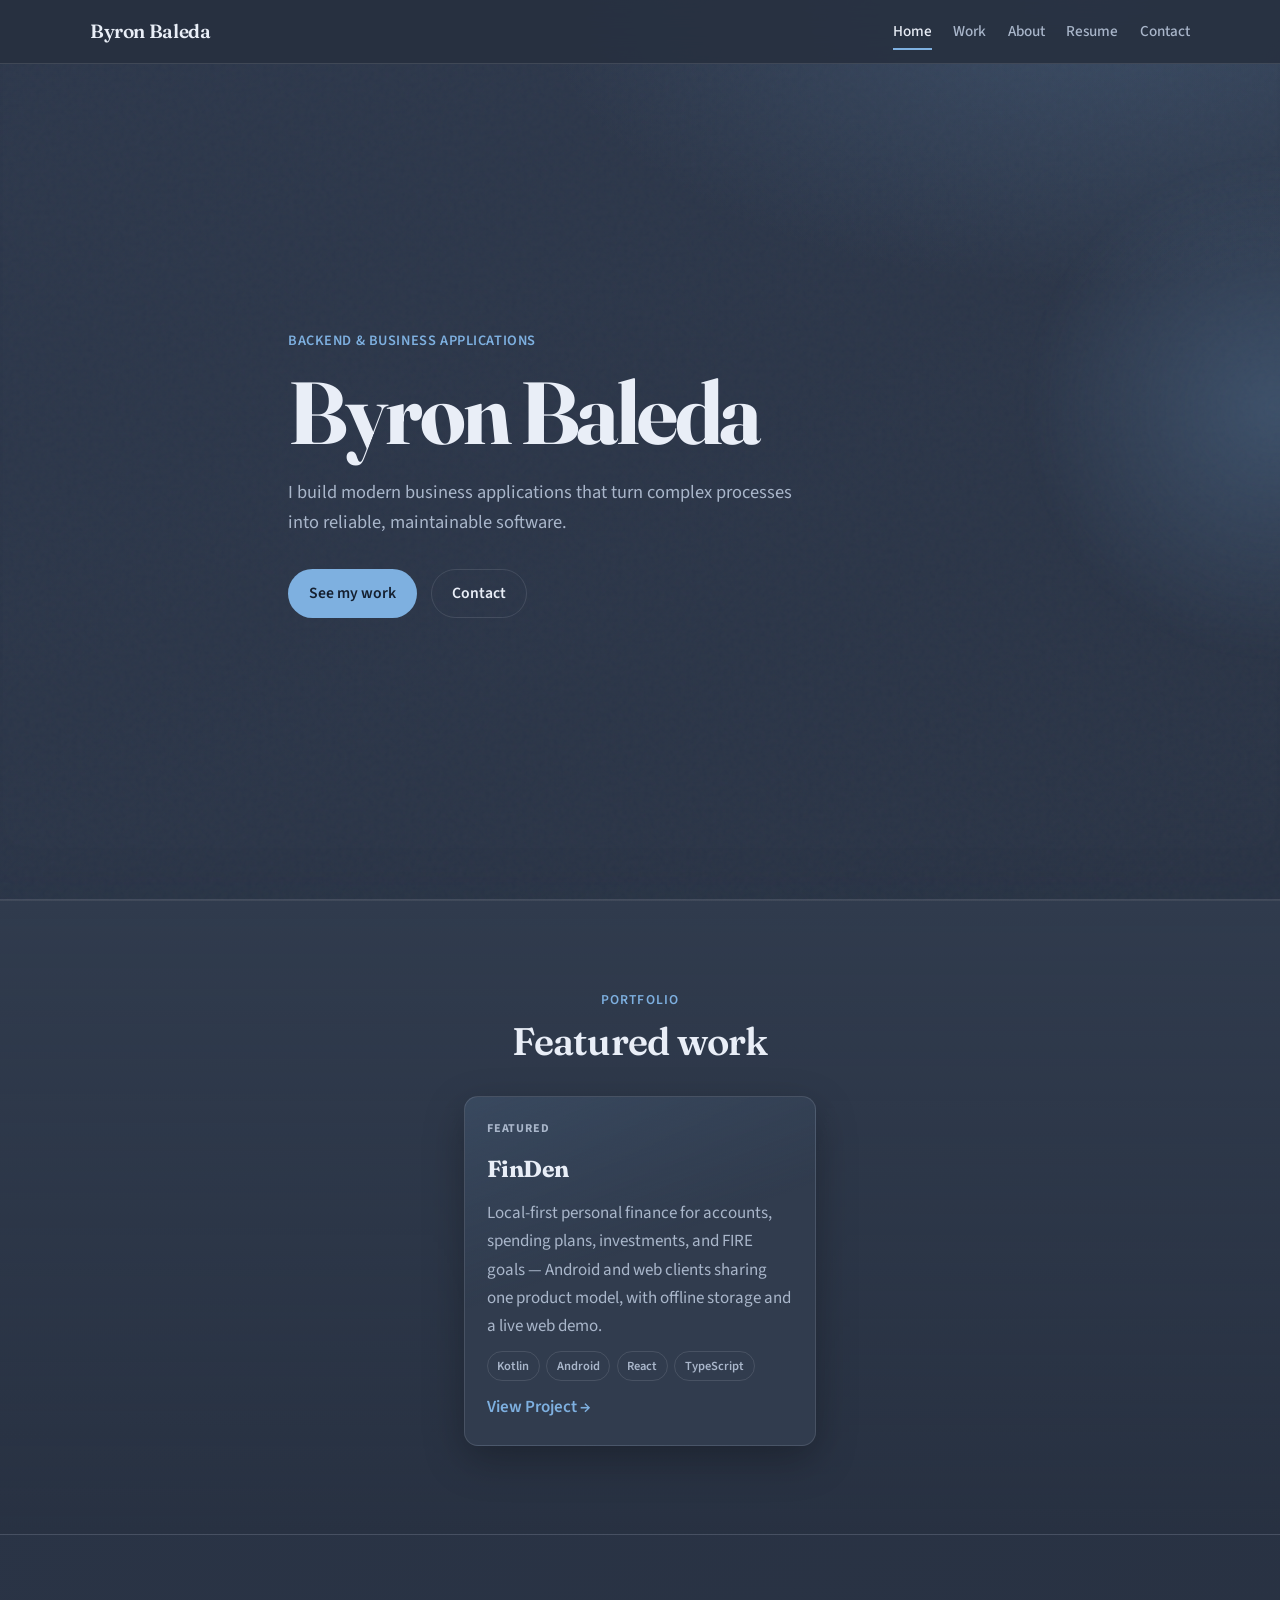
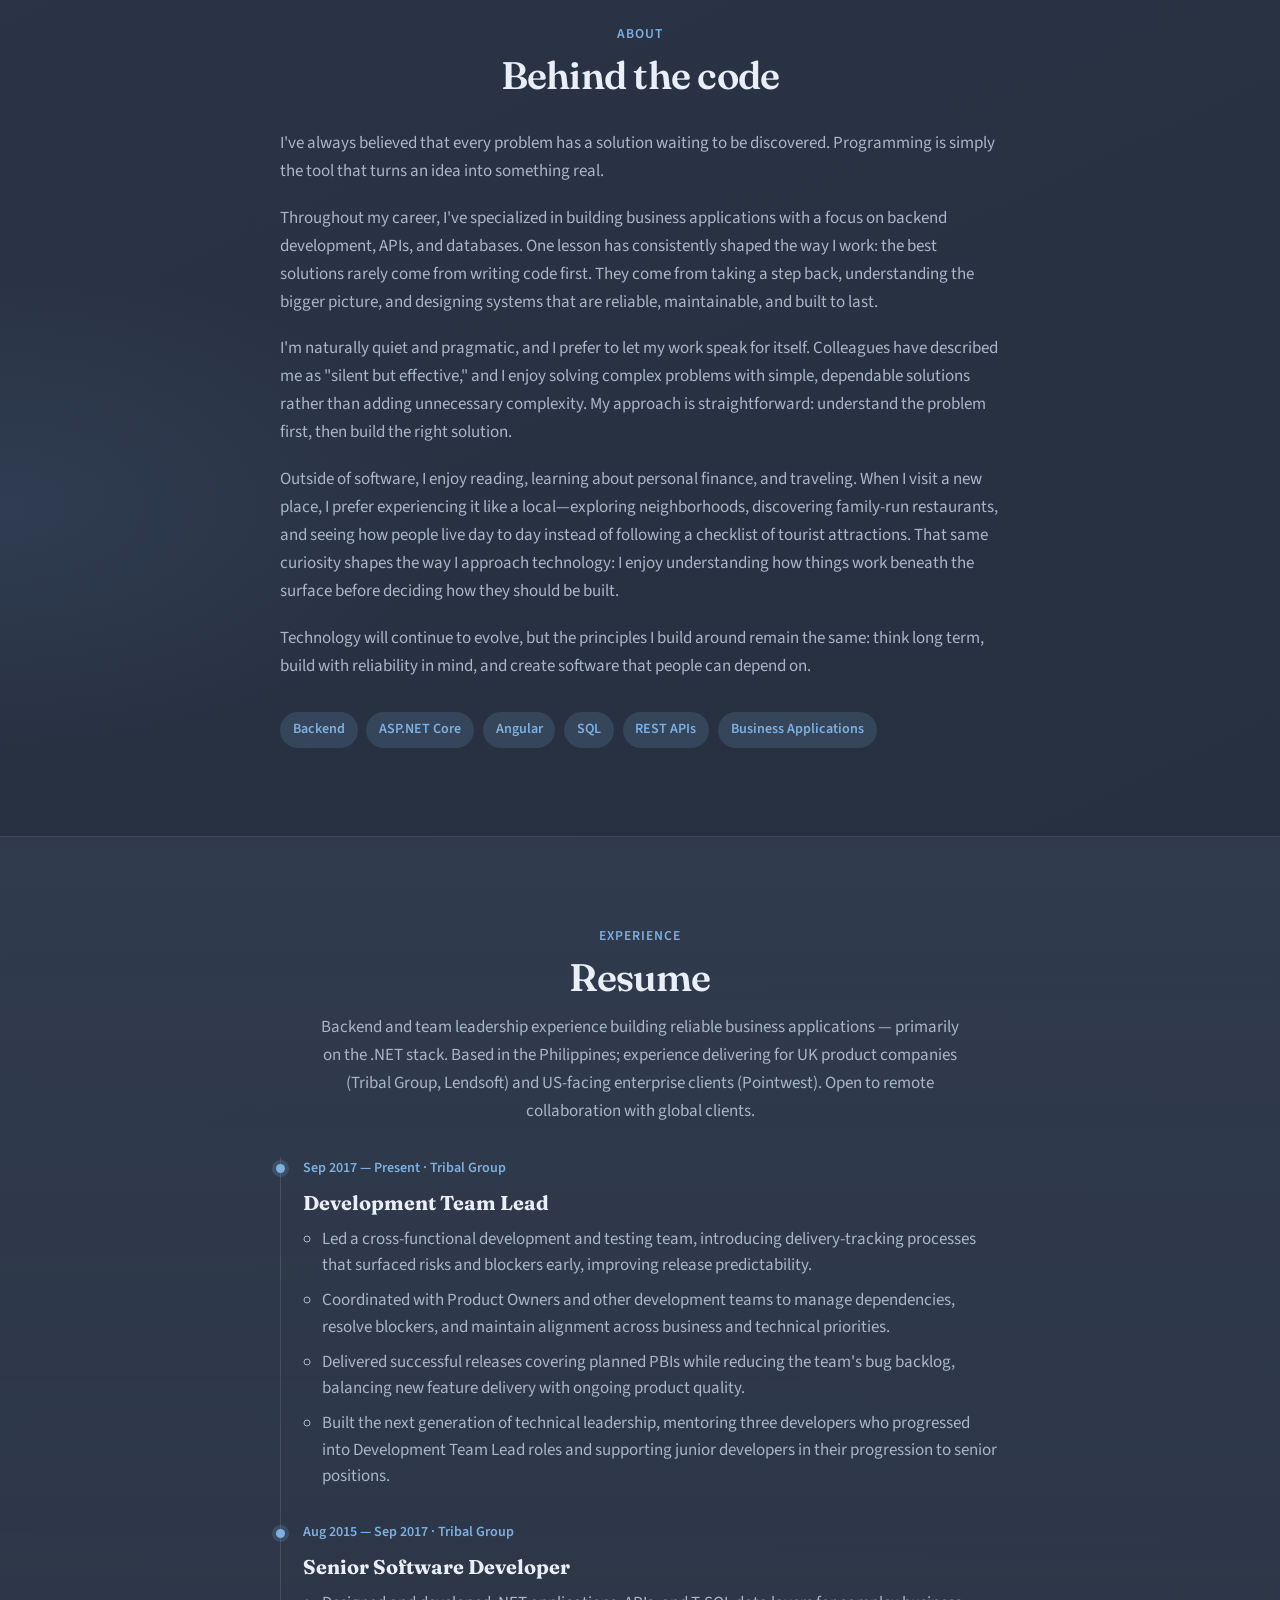
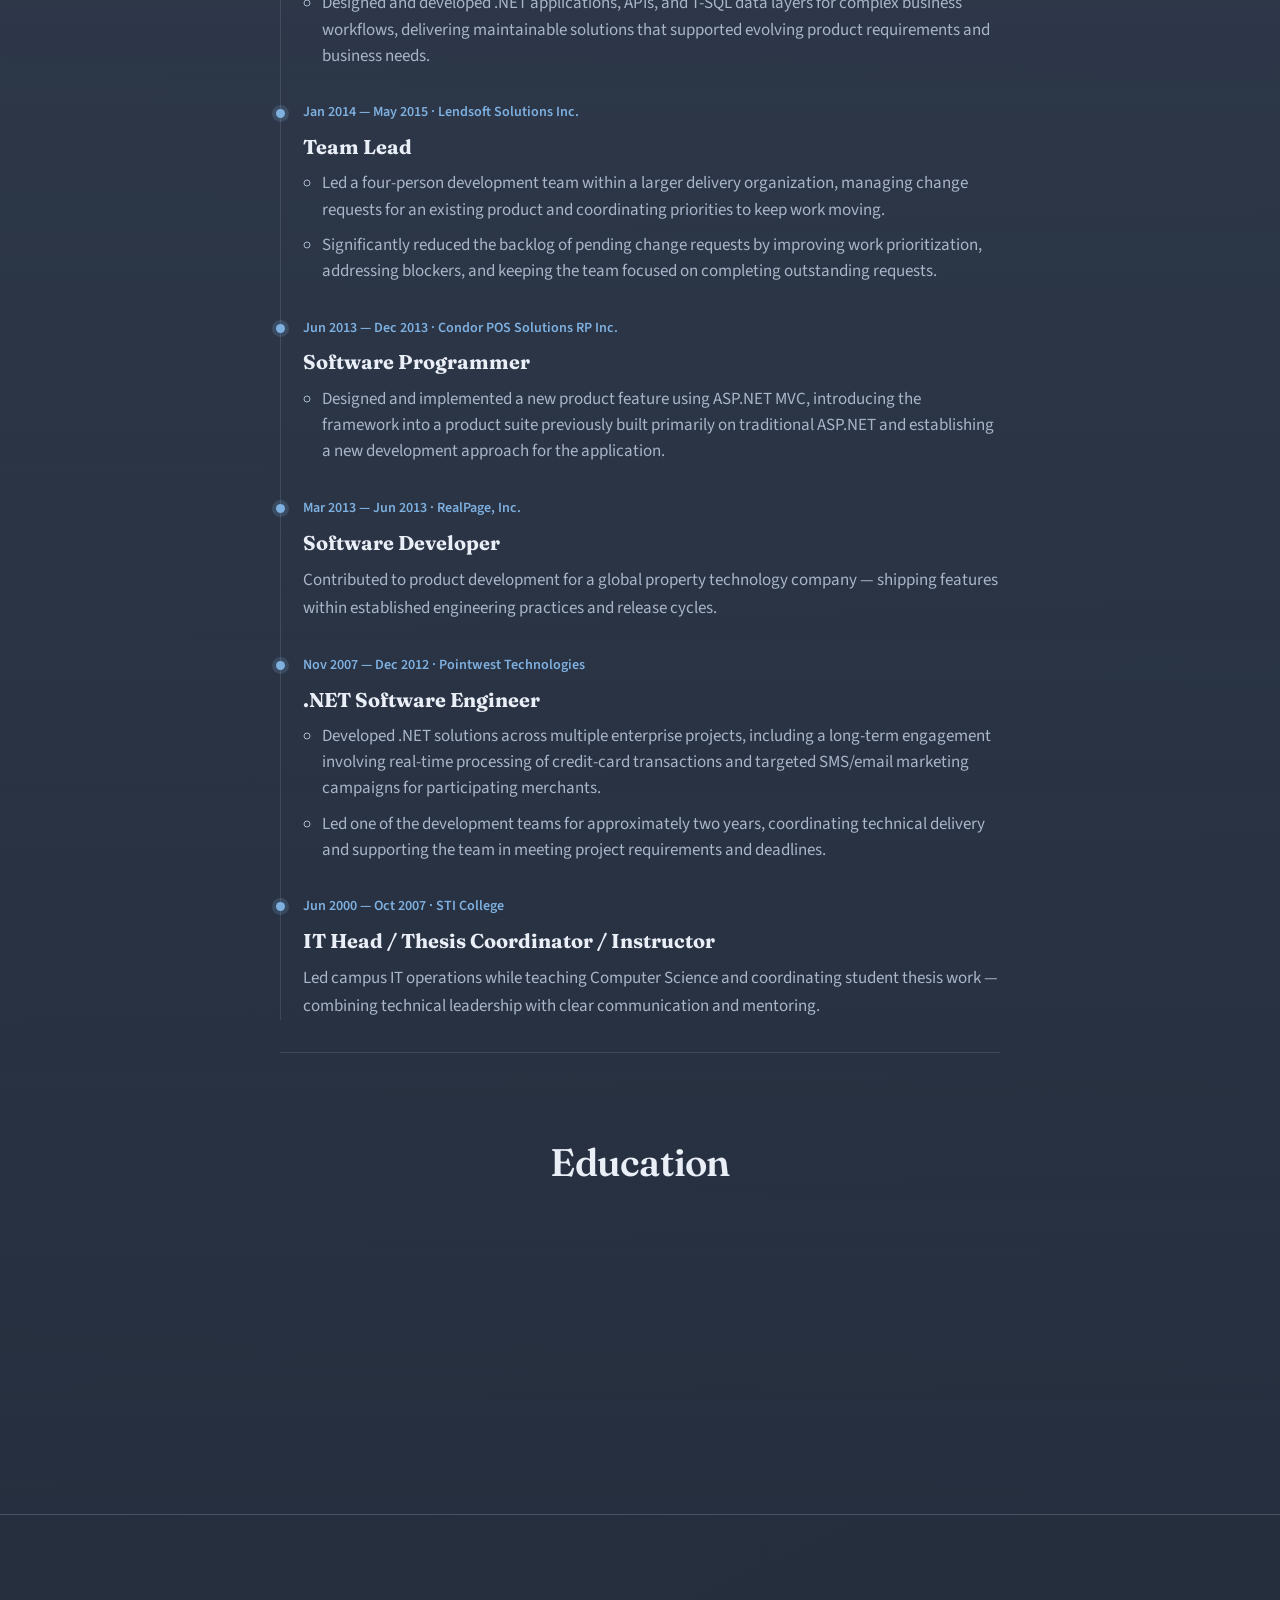
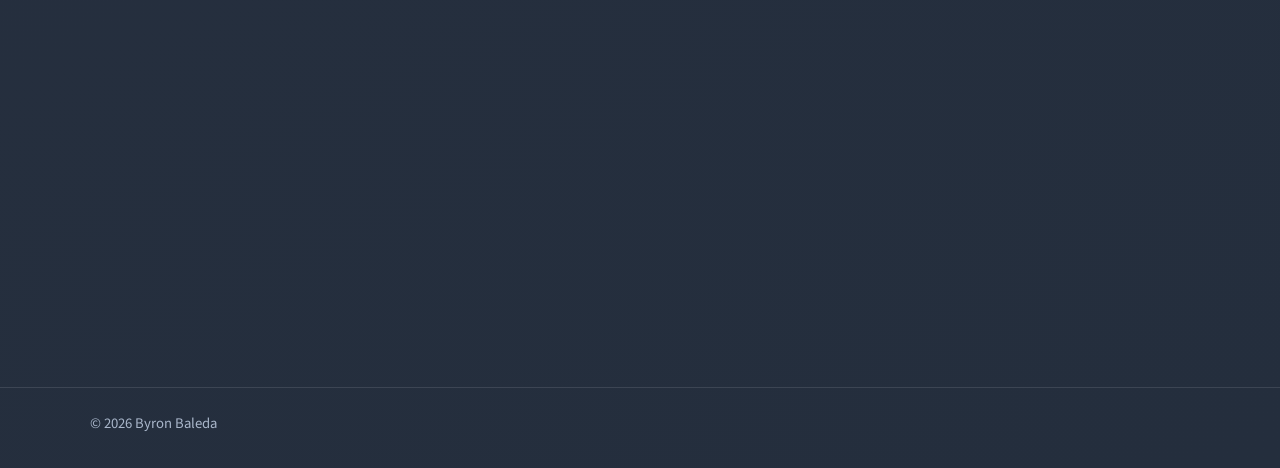
==== commit e2ce583a: "Rename Selected work to Featured work Update the home section heading and project page back links fo" ====
--- a/index.html
+++ b/index.html
@@ -119,7 +119,7 @@
         <div class="container">
           <header class="section-header centered reveal">
             <p class="section-eyebrow">Portfolio</p>
-            <h2>Selected work</h2>
+            <h2>Featured work</h2>
           </header>
           <div class="project-grid reveal-stagger">
             <article class="project-card featured">
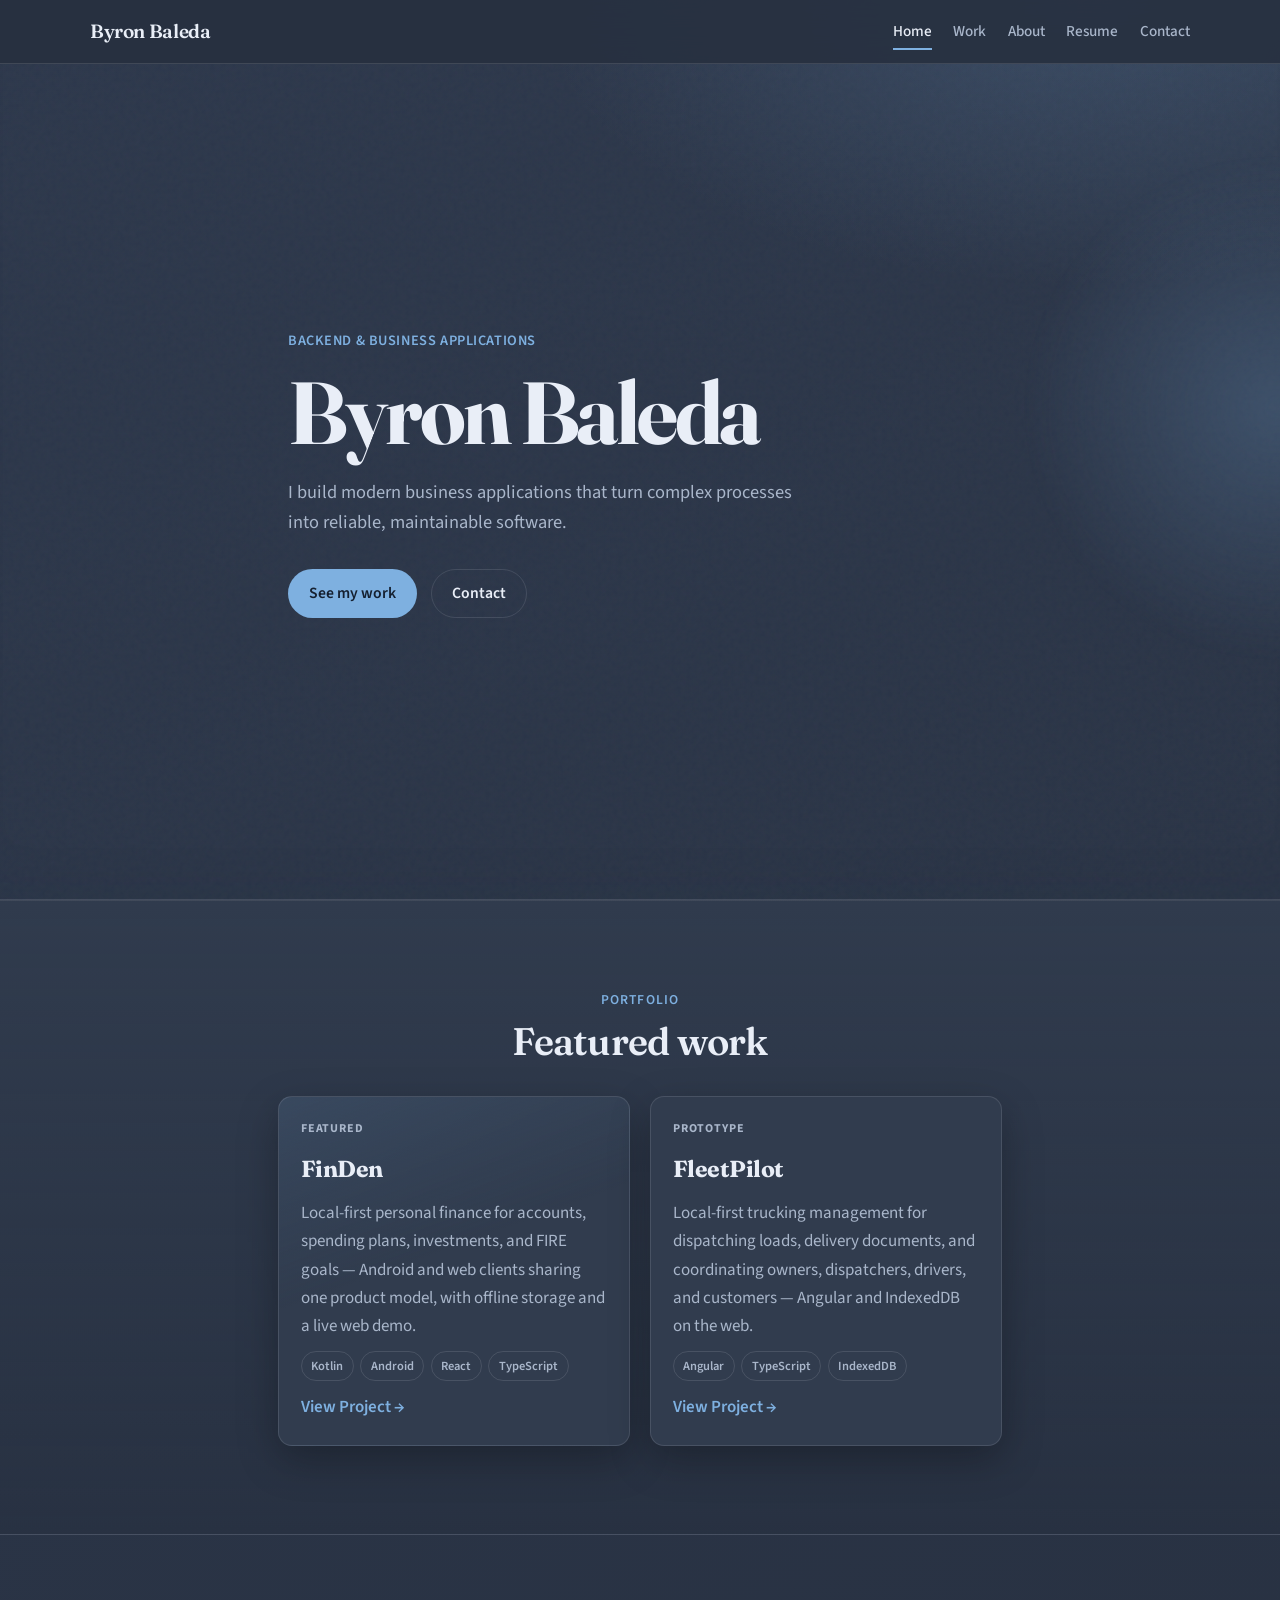
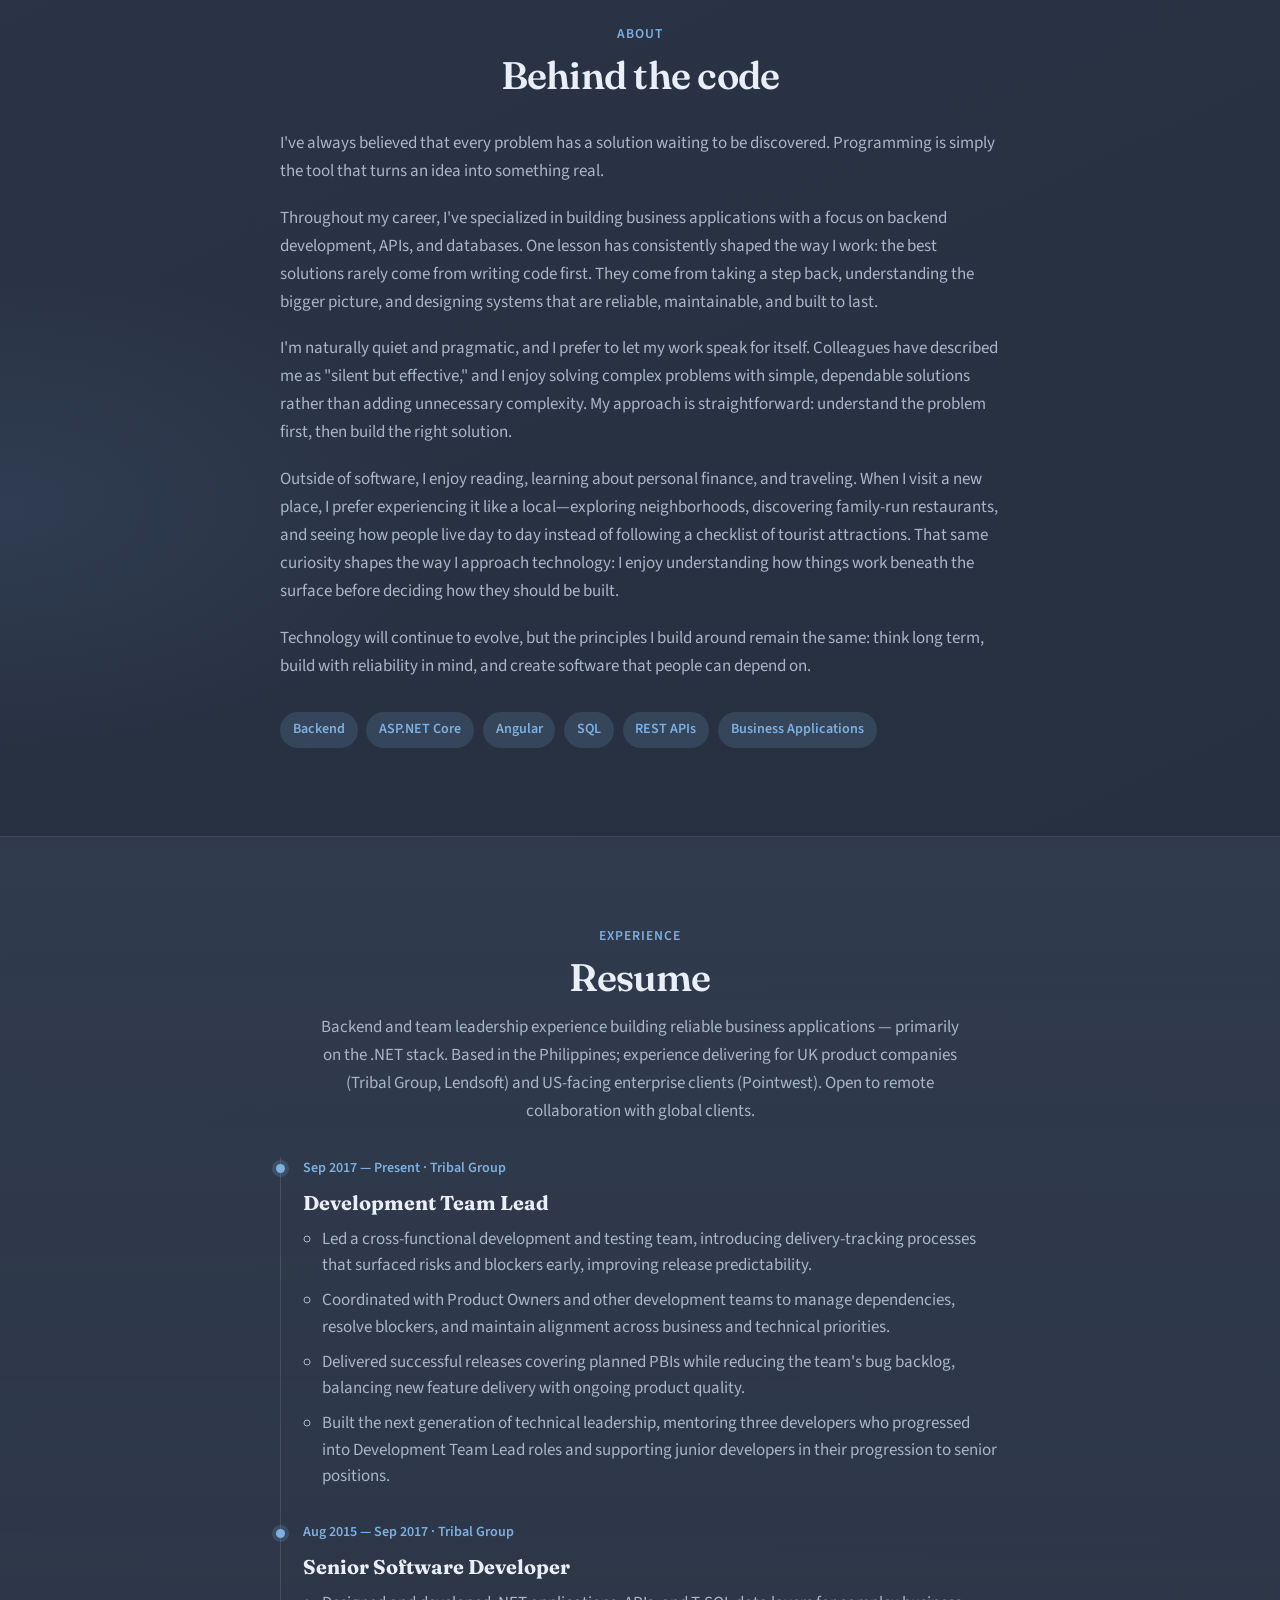
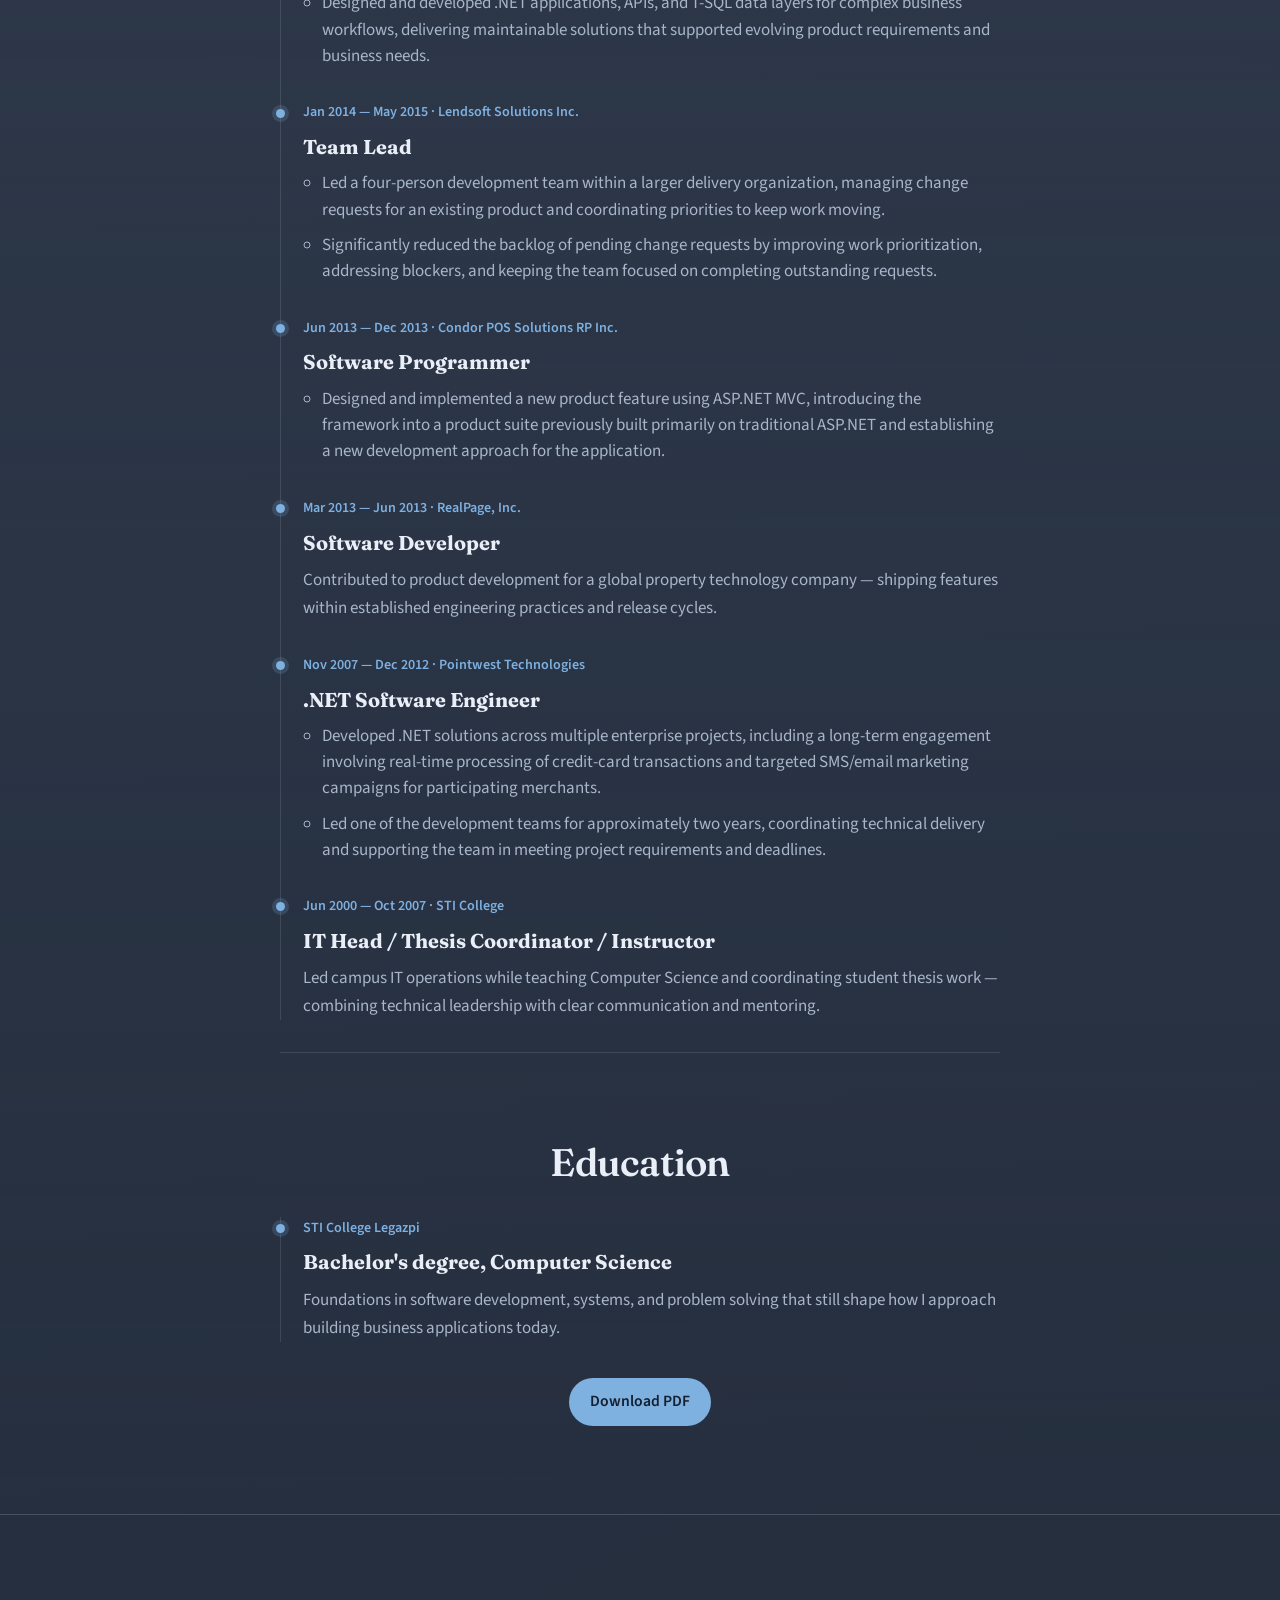
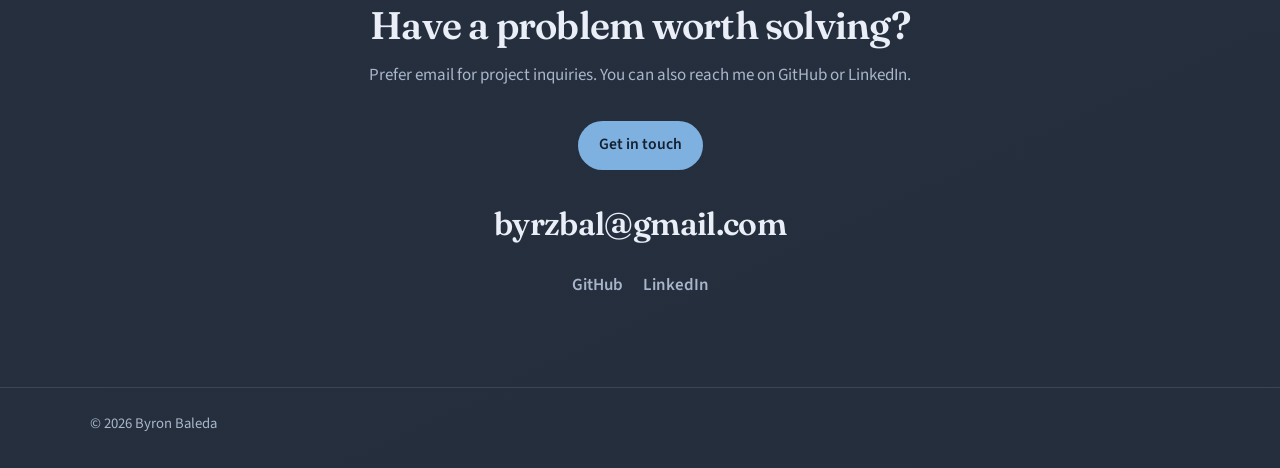
==== commit 6f966be7: "Show FleetPilot card on Featured work section Remove the hidden attribute so the FleetPilot project " ====
--- a/index.html
+++ b/index.html
@@ -141,7 +141,7 @@
               </div>
             </article>
 
-            <article class="project-card" hidden>
+            <article class="project-card">
               <p class="project-label">Prototype</p>
               <h3>FleetPilot</h3>
               <p>
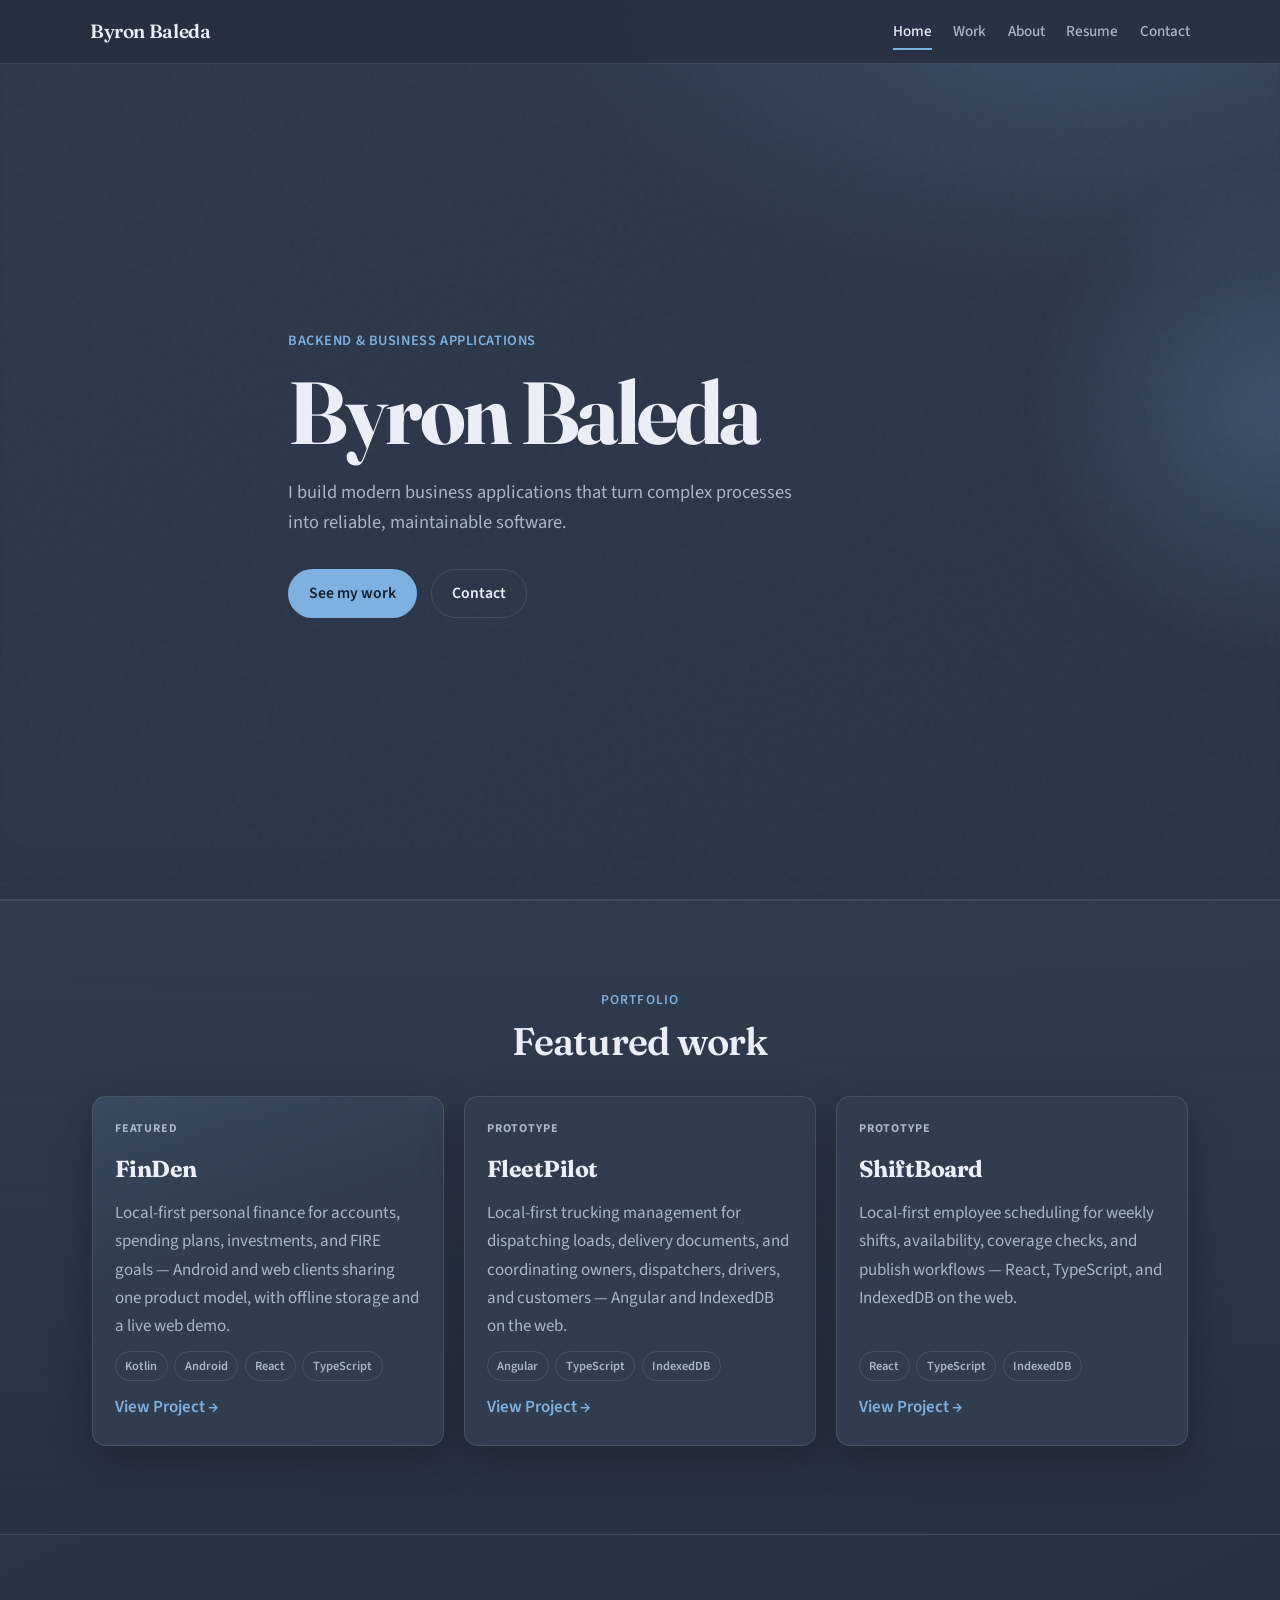
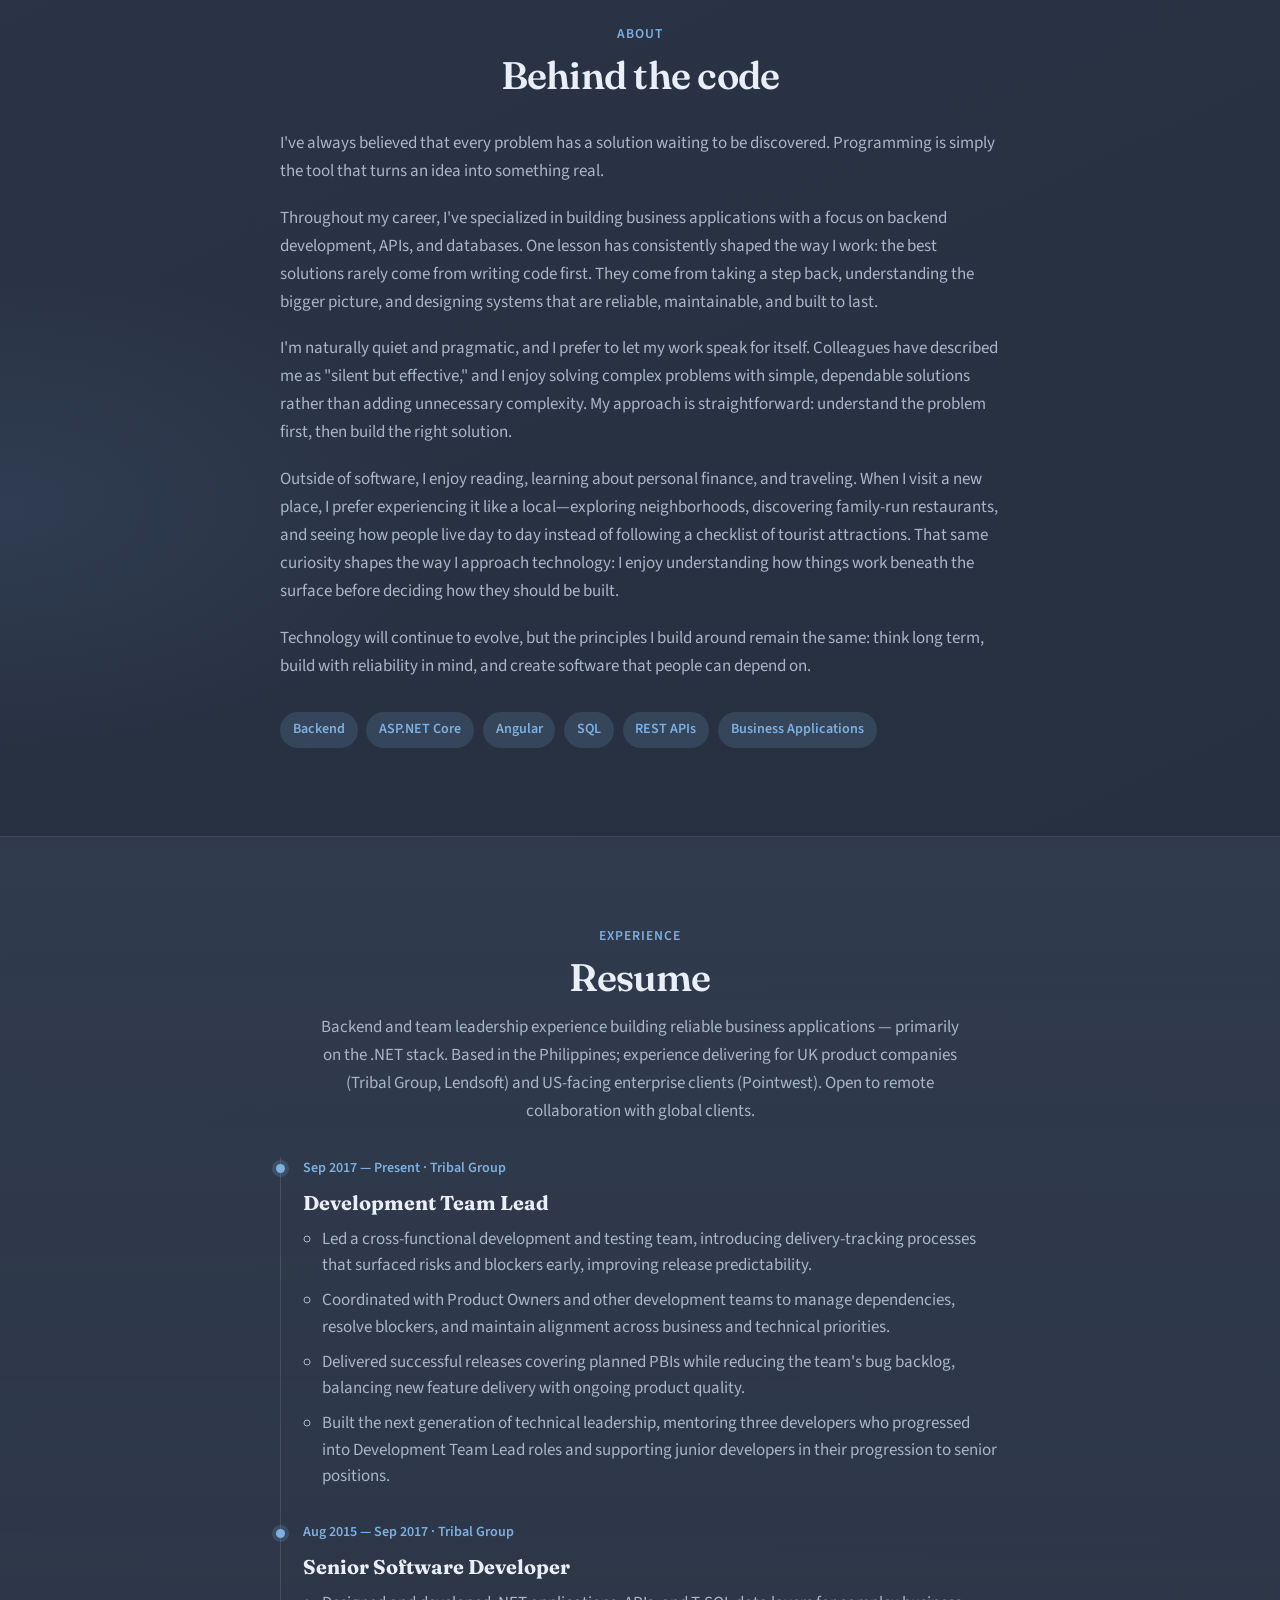
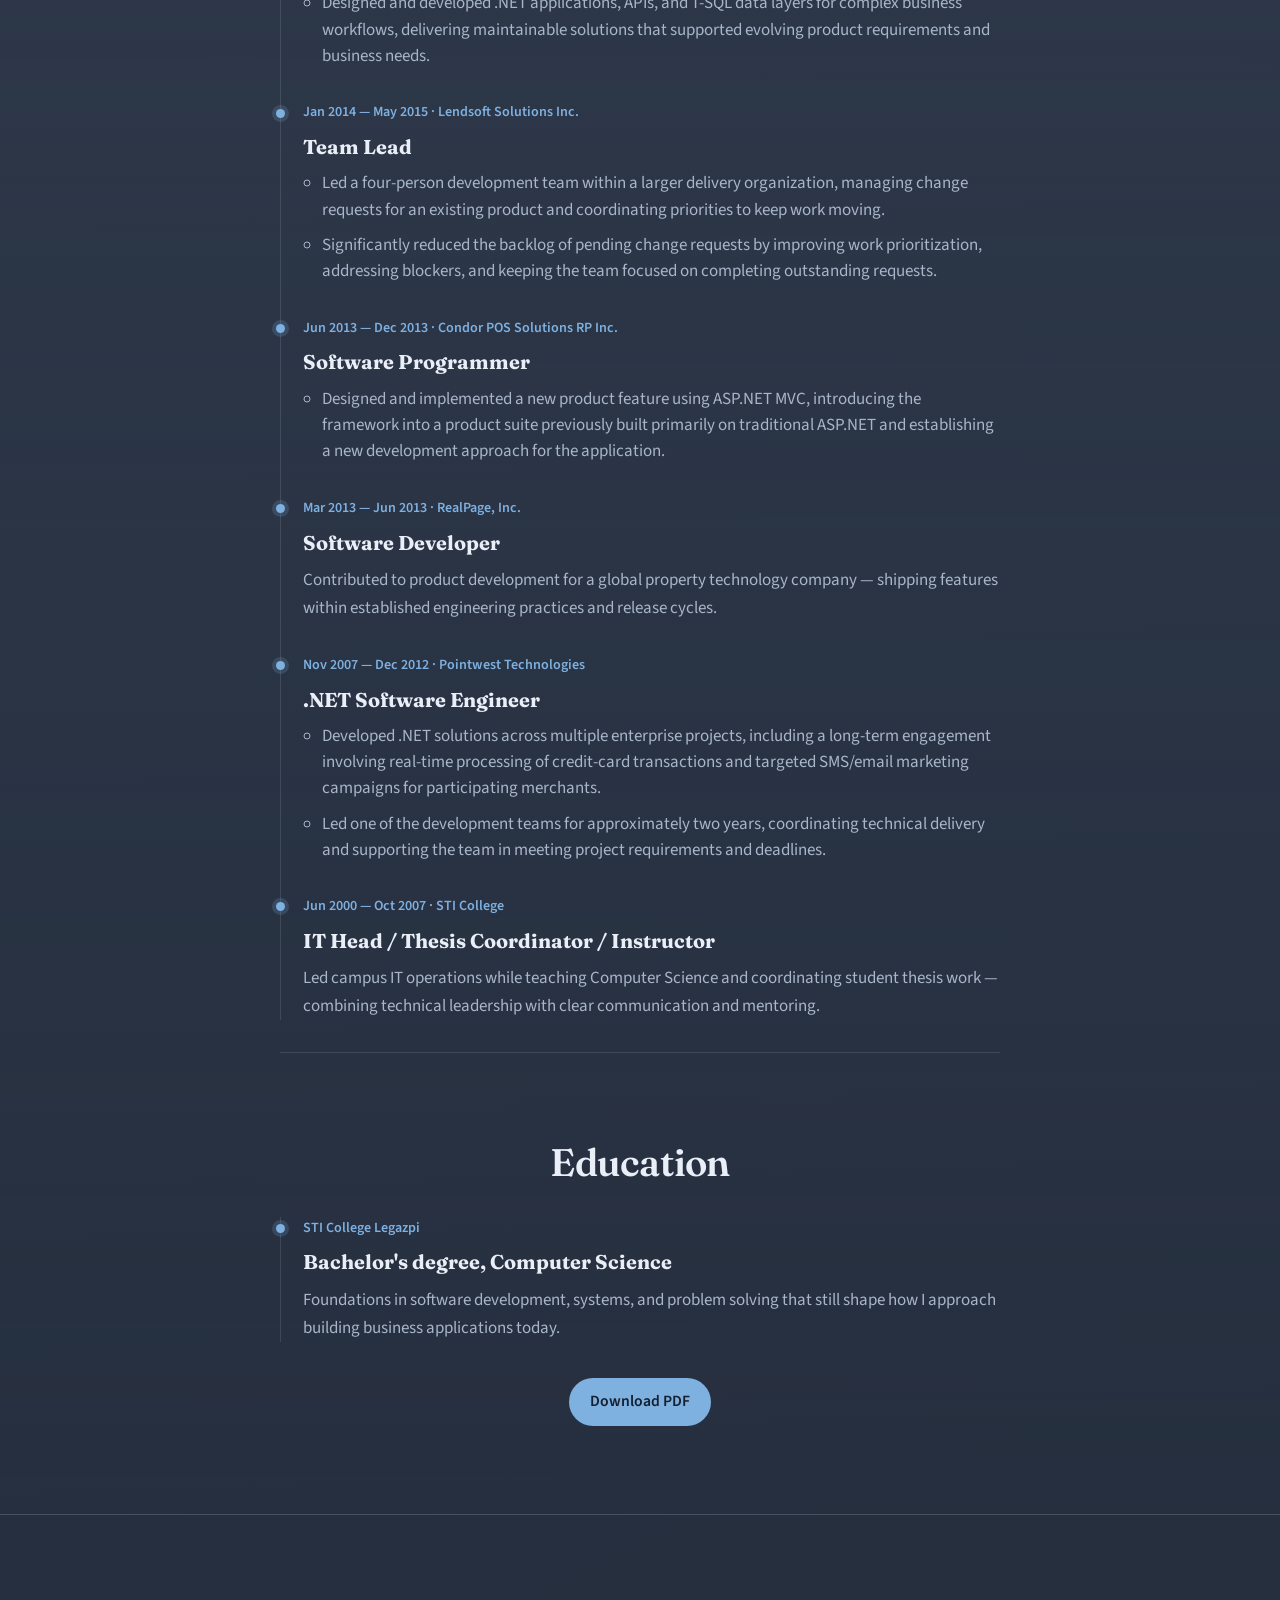
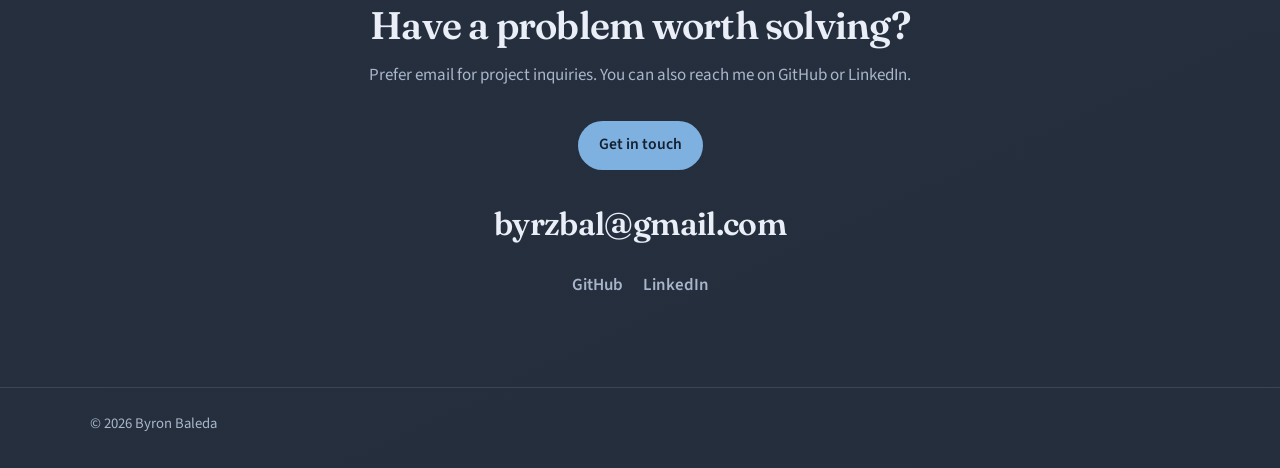
==== commit 5c0a37b9: "Add ShiftBoard case study Co-authored-by: Cursor <cursoragent@cursor.com>" ====
--- a/index.html
+++ b/index.html
@@ -159,6 +159,24 @@
               </div>
             </article>
 
+            <article class="project-card">
+              <p class="project-label">Prototype</p>
+              <h3>ShiftBoard</h3>
+              <p>
+                Local-first employee scheduling for weekly shifts, availability,
+                coverage checks, and publish workflows — React, TypeScript, and
+                IndexedDB on the web.
+              </p>
+              <ul class="tags">
+                <li>React</li>
+                <li>TypeScript</li>
+                <li>IndexedDB</li>
+              </ul>
+              <div class="project-links">
+                <a href="projects/shiftboard.html">View Project →</a>
+              </div>
+            </article>
+
             <!-- PLACEHOLDER: remove hidden when real project is ready -->
             <article class="project-card" hidden>
               <p class="project-label">Placeholder</p>
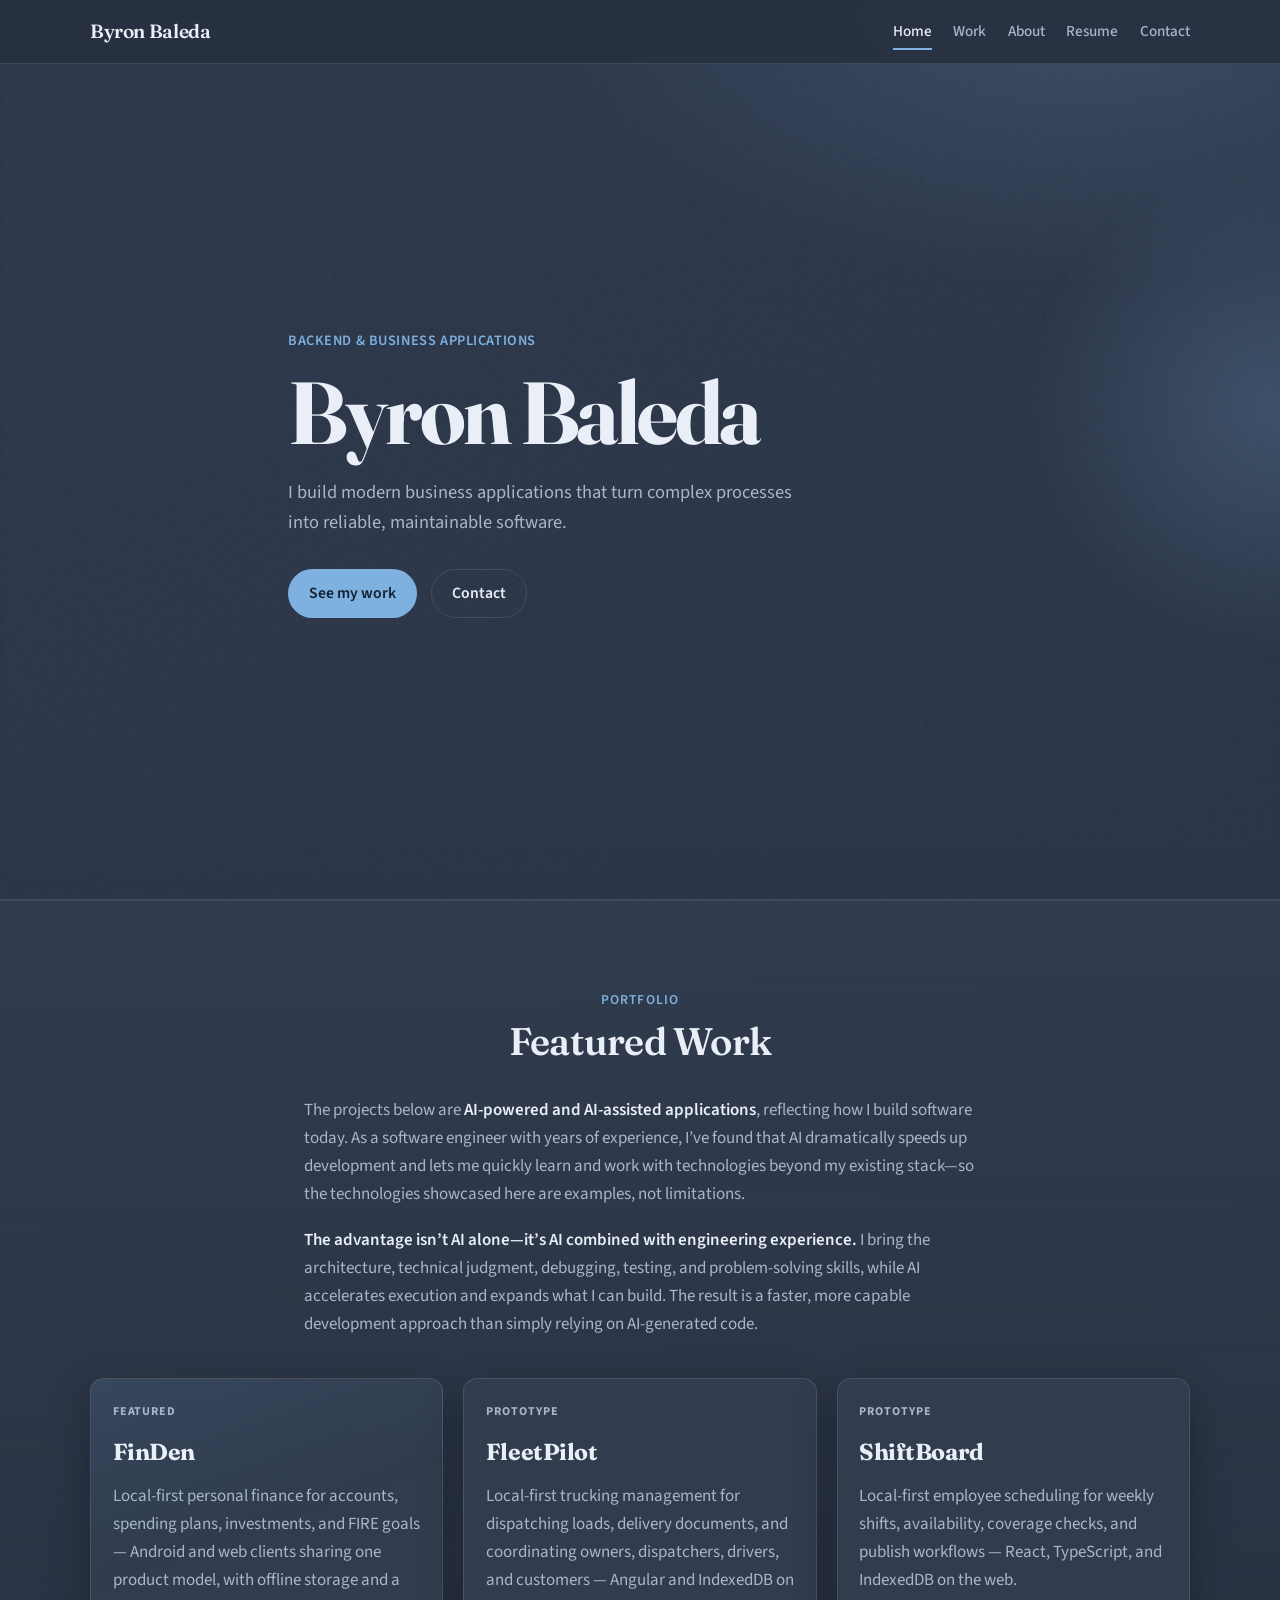
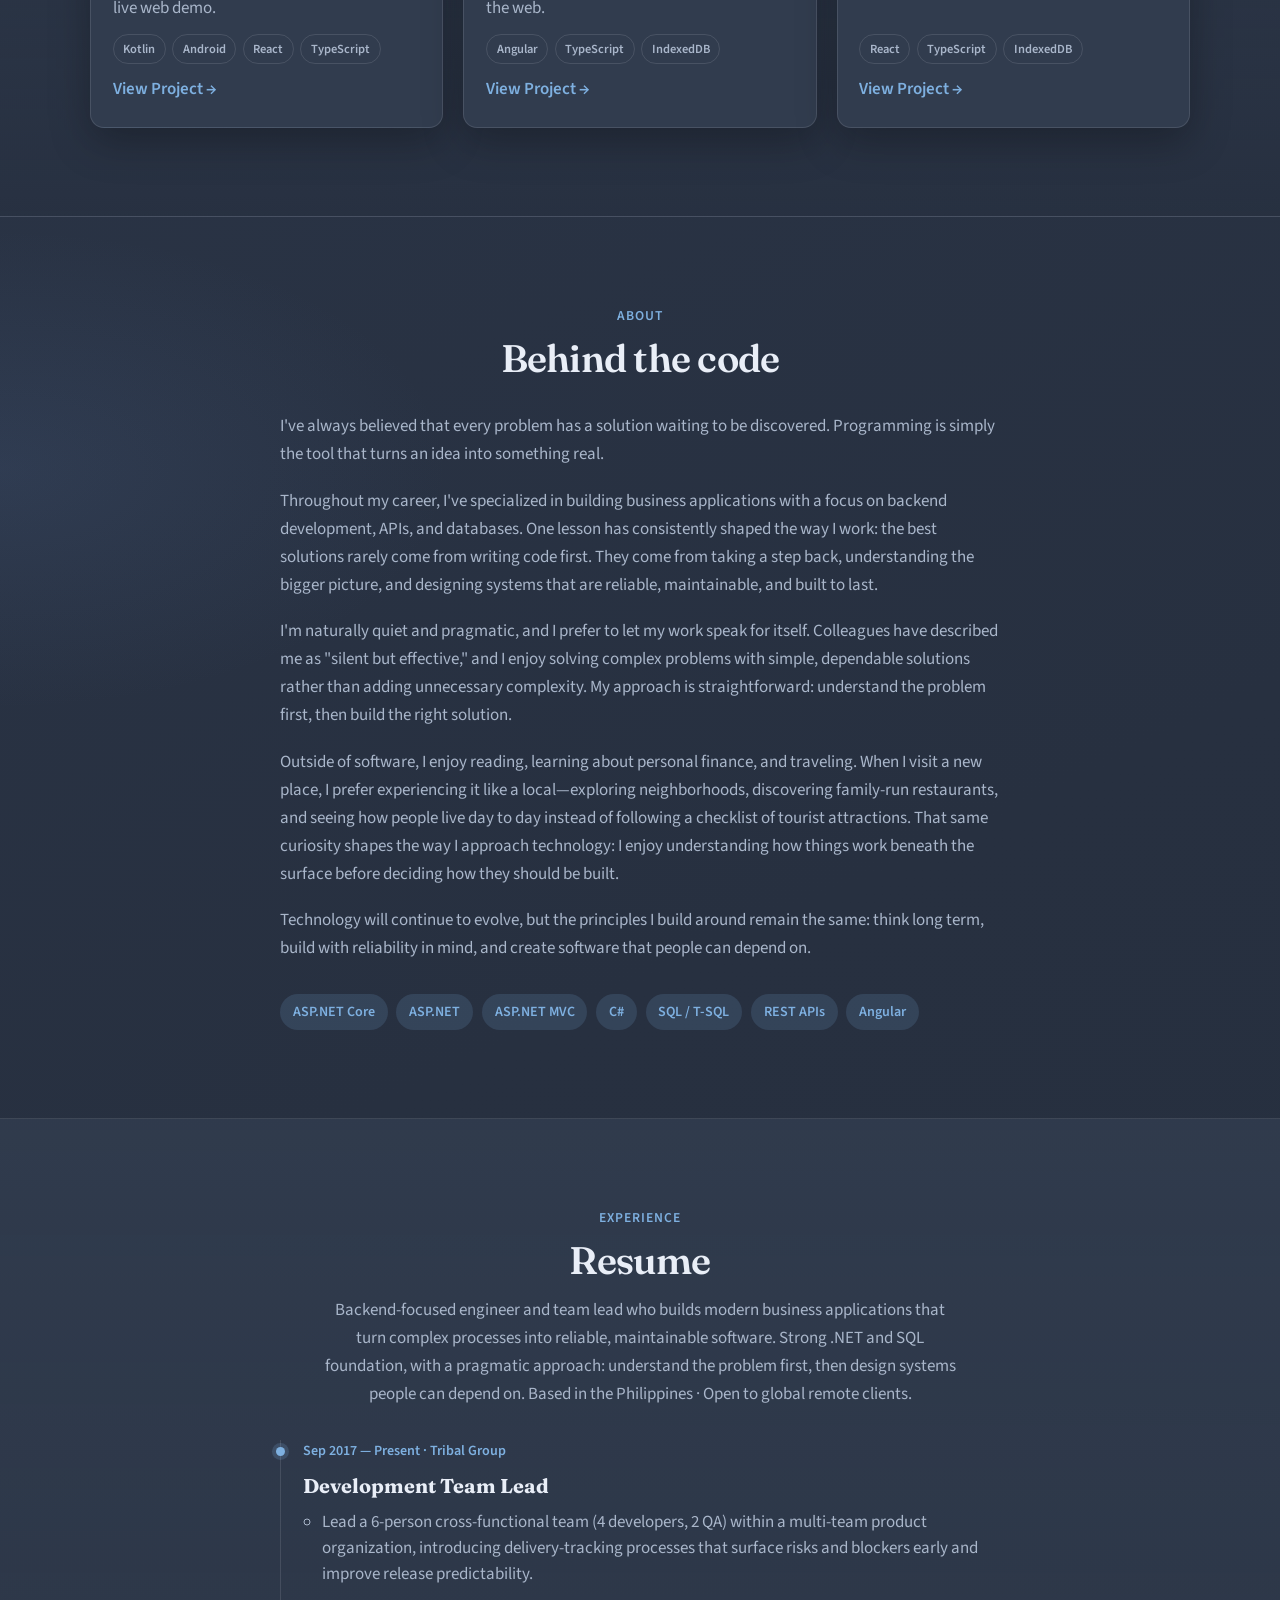
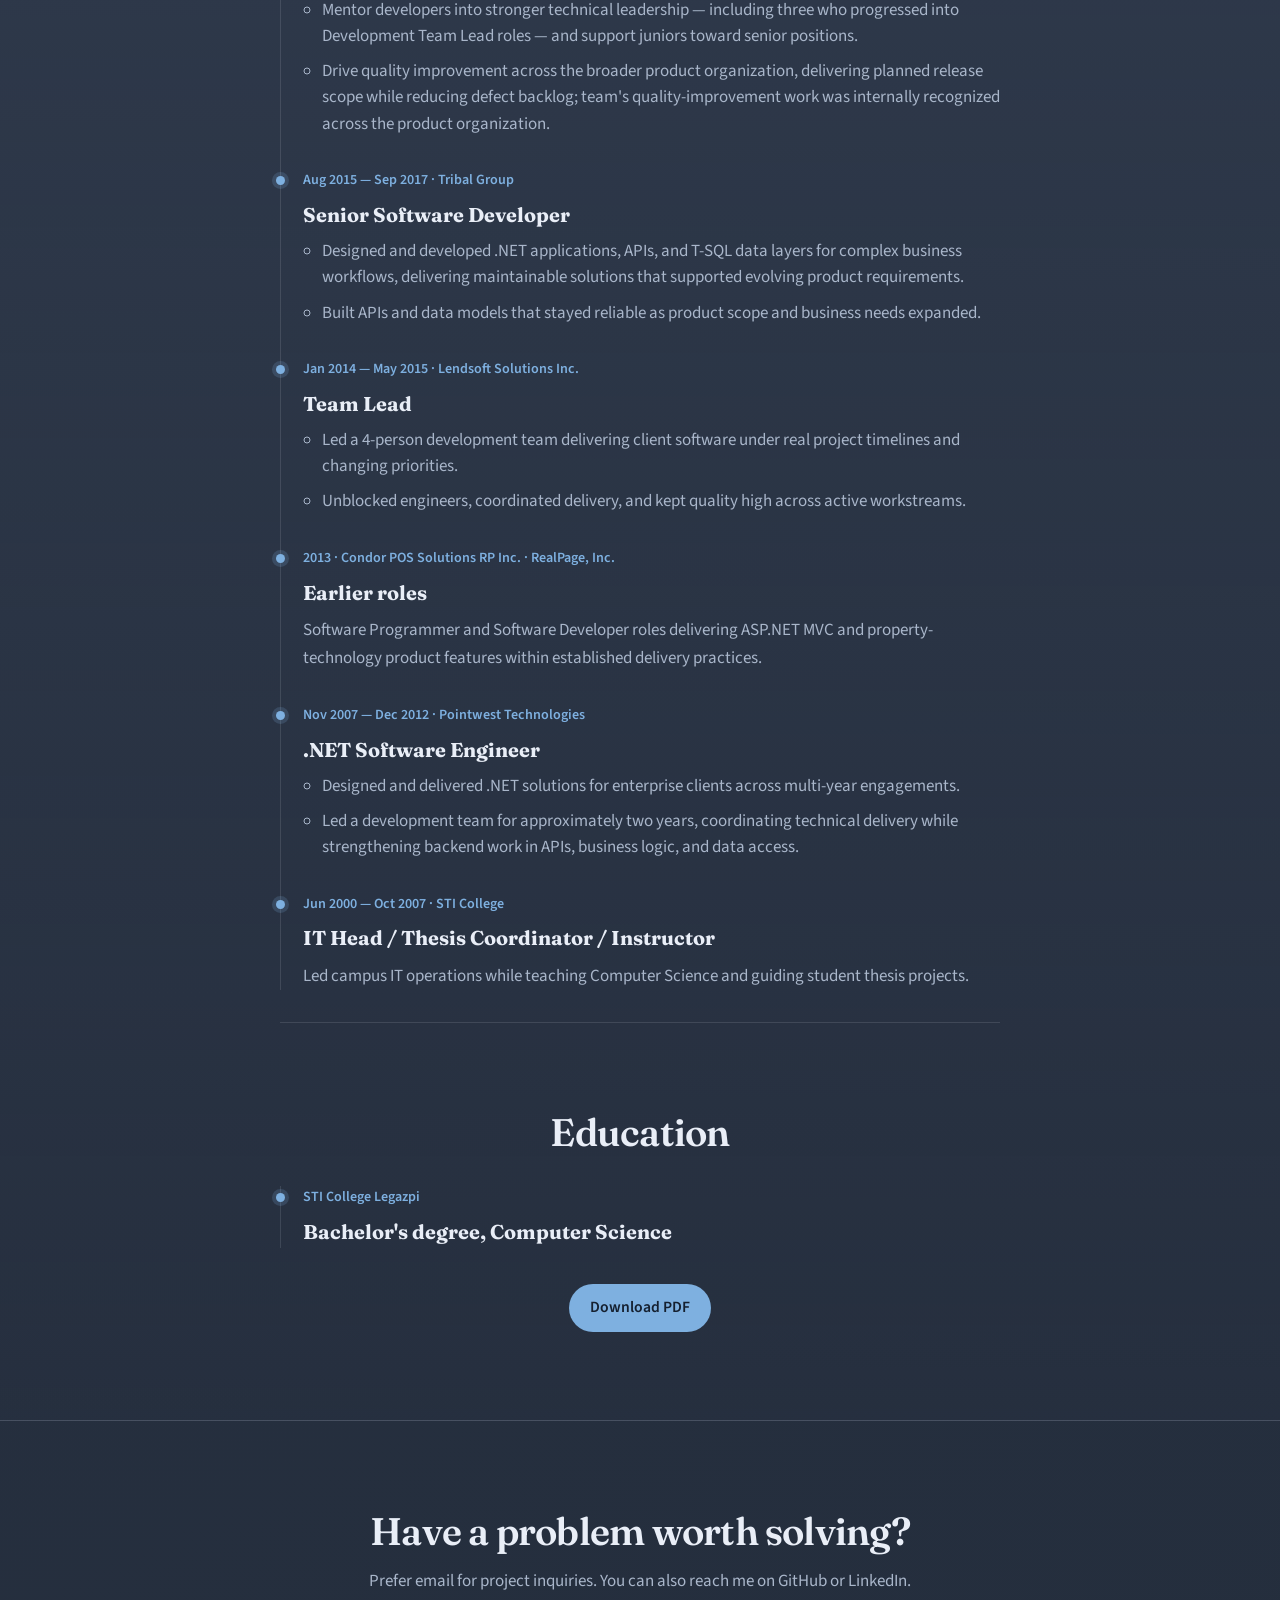
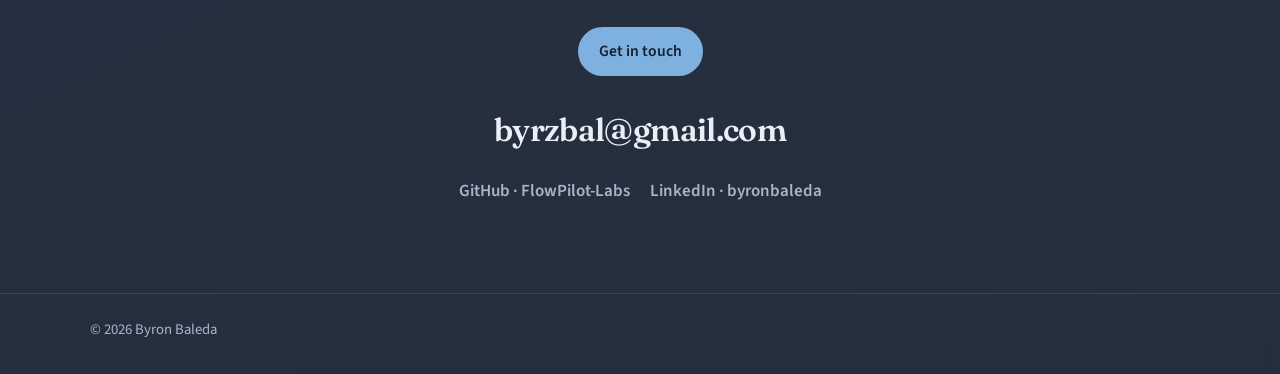
==== commit cb6e2a0e: "Polish featured work, resume, and contact CTAs Co-authored-by: Cursor <cursoragent@cursor.com>" ====
--- a/index.html
+++ b/index.html
@@ -119,8 +119,29 @@
         <div class="container">
           <header class="section-header centered reveal">
             <p class="section-eyebrow">Portfolio</p>
-            <h2>Featured work</h2>
+            <h2>Featured Work</h2>
           </header>
+          <div class="prose work-intro reveal">
+            <p>
+              The projects below are
+              <strong>AI-powered and AI-assisted applications</strong>, reflecting
+              how I build software today. As a software engineer with years of
+              experience, I’ve found that AI dramatically speeds up development and
+              lets me quickly learn and work with technologies beyond my existing
+              stack—so the technologies showcased here are examples, not
+              limitations.
+            </p>
+            <p>
+              <strong
+                >The advantage isn’t AI alone—it’s AI combined with engineering
+                experience.</strong
+              >
+              I bring the architecture, technical judgment, debugging, testing, and
+              problem-solving skills, while AI accelerates execution and expands
+              what I can build. The result is a faster, more capable development
+              approach than simply relying on AI-generated code.
+            </p>
+          </div>
           <div class="project-grid reveal-stagger">
             <article class="project-card featured">
               <p class="project-label">Featured</p>
@@ -176,44 +197,6 @@
                 <a href="projects/shiftboard.html">View Project →</a>
               </div>
             </article>
-
-            <!-- PLACEHOLDER: remove hidden when real project is ready -->
-            <article class="project-card" hidden>
-              <p class="project-label">Placeholder</p>
-              <h3>Client Portal</h3>
-              <p>
-                A secure business portal for clients to track requests, documents,
-                and status updates — replacing email threads and spreadsheet
-                chaos with one reliable system.
-              </p>
-              <ul class="tags">
-                <li>ASP.NET Core</li>
-                <li>Angular</li>
-                <li>SQL Server</li>
-              </ul>
-              <div class="project-links">
-                <span class="muted">Case study coming soon</span>
-              </div>
-            </article>
-
-            <!-- PLACEHOLDER: remove hidden when real project is ready -->
-            <article class="project-card" hidden>
-              <p class="project-label">Placeholder</p>
-              <h3>AI Automation</h3>
-              <p>
-                Practical automation that helps teams process repetitive business
-                workflows faster — with human review where it matters and clear
-                auditability.
-              </p>
-              <ul class="tags">
-                <li>ASP.NET Core</li>
-                <li>APIs</li>
-                <li>Azure</li>
-              </ul>
-              <div class="project-links">
-                <span class="muted">Case study coming soon</span>
-              </div>
-            </article>
           </div>
         </div>
       </section>
@@ -263,12 +246,13 @@
             </p>
           </div>
           <ul class="skills reveal-stagger" aria-label="Skills">
-            <li>Backend</li>
             <li>ASP.NET Core</li>
+            <li>ASP.NET</li>
+            <li>ASP.NET MVC</li>
+            <li>C#</li>
+            <li>SQL / T-SQL</li>
+            <li>REST APIs</li>
             <li>Angular</li>
-            <li>SQL</li>
-            <li>REST APIs</li>
-            <li>Business Applications</li>
           </ul>
         </div>
       </section>
@@ -279,11 +263,12 @@
             <p class="section-eyebrow">Experience</p>
             <h2>Resume</h2>
             <p class="section-lede">
-              Backend and team leadership experience building reliable business
-              applications — primarily on the .NET stack. Based in the
-              Philippines; experience delivering for UK product companies
-              (Tribal Group, Lendsoft) and US-facing enterprise clients
-              (Pointwest). Open to remote collaboration with global clients.
+              Backend-focused engineer and team lead who builds modern business
+              applications that turn complex processes into reliable,
+              maintainable software. Strong .NET and SQL foundation, with a
+              pragmatic approach: understand the problem first, then design
+              systems people can depend on. Based in the Philippines · Open to
+              global remote clients.
             </p>
           </header>
 
@@ -295,25 +280,21 @@
               <h3>Development Team Lead</h3>
               <ul class="timeline-bullets">
                 <li>
-                  Led a cross-functional development and testing team,
-                  introducing delivery-tracking processes that surfaced risks and
-                  blockers early, improving release predictability.
-                </li>
-                <li>
-                  Coordinated with Product Owners and other development teams to
-                  manage dependencies, resolve blockers, and maintain alignment
-                  across business and technical priorities.
-                </li>
-                <li>
-                  Delivered successful releases covering planned PBIs while
-                  reducing the team's bug backlog, balancing new feature delivery
-                  with ongoing product quality.
-                </li>
-                <li>
-                  Built the next generation of technical leadership, mentoring
-                  three developers who progressed into Development Team Lead
-                  roles and supporting junior developers in their progression to
-                  senior positions.
+                  Lead a 6-person cross-functional team (4 developers, 2 QA)
+                  within a multi-team product organization, introducing
+                  delivery-tracking processes that surface risks and blockers
+                  early and improve release predictability.
+                </li>
+                <li>
+                  Mentor developers into stronger technical leadership —
+                  including three who progressed into Development Team Lead
+                  roles — and support juniors toward senior positions.
+                </li>
+                <li>
+                  Drive quality improvement across the broader product
+                  organization, delivering planned release scope while reducing
+                  defect backlog; team's quality-improvement work was internally
+                  recognized across the product organization.
                 </li>
               </ul>
             </li>
@@ -326,8 +307,11 @@
                 <li>
                   Designed and developed .NET applications, APIs, and T-SQL data
                   layers for complex business workflows, delivering maintainable
-                  solutions that supported evolving product requirements and
-                  business needs.
+                  solutions that supported evolving product requirements.
+                </li>
+                <li>
+                  Built APIs and data models that stayed reliable as product
+                  scope and business needs expanded.
                 </li>
               </ul>
             </li>
@@ -338,40 +322,22 @@
               <h3>Team Lead</h3>
               <ul class="timeline-bullets">
                 <li>
-                  Led a four-person development team within a larger delivery
-                  organization, managing change requests for an existing product
-                  and coordinating priorities to keep work moving.
-                </li>
-                <li>
-                  Significantly reduced the backlog of pending change requests by
-                  improving work prioritization, addressing blockers, and keeping
-                  the team focused on completing outstanding requests.
-                </li>
-              </ul>
-            </li>
-            <li>
-              <p class="timeline-meta">
-                Jun 2013 — Dec 2013 · Condor POS Solutions RP Inc.
-              </p>
-              <h3>Software Programmer</h3>
-              <ul class="timeline-bullets">
-                <li>
-                  Designed and implemented a new product feature using ASP.NET
-                  MVC, introducing the framework into a product suite previously
-                  built primarily on traditional ASP.NET and establishing a new
-                  development approach for the application.
-                </li>
-              </ul>
-            </li>
-            <li>
-              <p class="timeline-meta">
-                Mar 2013 — Jun 2013 · RealPage, Inc.
-              </p>
-              <h3>Software Developer</h3>
+                  Led a 4-person development team delivering client software
+                  under real project timelines and changing priorities.
+                </li>
+                <li>
+                  Unblocked engineers, coordinated delivery, and kept quality
+                  high across active workstreams.
+                </li>
+              </ul>
+            </li>
+            <li>
+              <p class="timeline-meta">2013 · Condor POS Solutions RP Inc. · RealPage, Inc.</p>
+              <h3>Earlier roles</h3>
               <p>
-                Contributed to product development for a global property
-                technology company — shipping features within established
-                engineering practices and release cycles.
+                Software Programmer and Software Developer roles delivering
+                ASP.NET MVC and property-technology product features within
+                established delivery practices.
               </p>
             </li>
             <li>
@@ -381,15 +347,13 @@
               <h3>.NET Software Engineer</h3>
               <ul class="timeline-bullets">
                 <li>
-                  Developed .NET solutions across multiple enterprise projects,
-                  including a long-term engagement involving real-time processing
-                  of credit-card transactions and targeted SMS/email marketing
-                  campaigns for participating merchants.
-                </li>
-                <li>
-                  Led one of the development teams for approximately two years,
-                  coordinating technical delivery and supporting the team in
-                  meeting project requirements and deadlines.
+                  Designed and delivered .NET solutions for enterprise clients
+                  across multi-year engagements.
+                </li>
+                <li>
+                  Led a development team for approximately two years,
+                  coordinating technical delivery while strengthening backend work
+                  in APIs, business logic, and data access.
                 </li>
               </ul>
             </li>
@@ -400,8 +364,7 @@
               <h3>IT Head / Thesis Coordinator / Instructor</h3>
               <p>
                 Led campus IT operations while teaching Computer Science and
-                coordinating student thesis work — combining technical leadership
-                with clear communication and mentoring.
+                guiding student thesis projects.
               </p>
             </li>
           </ol>
@@ -415,11 +378,6 @@
             <li>
               <p class="timeline-meta">STI College Legazpi</p>
               <h3>Bachelor's degree, Computer Science</h3>
-              <p>
-                Foundations in software development, systems, and problem
-                solving that still shape how I approach building business
-                applications today.
-              </p>
             </li>
           </ol>
 
@@ -455,10 +413,10 @@
             <ul class="social-links">
               <li>
                 <a
-                  href="https://github.com/byrzbal"
+                  href="https://github.com/FlowPilot-Labs"
                   target="_blank"
                   rel="noopener noreferrer"
-                  >GitHub</a
+                  >GitHub · FlowPilot-Labs</a
                 >
               </li>
               <li>
@@ -466,7 +424,7 @@
                   href="https://www.linkedin.com/in/byronbaleda/"
                   target="_blank"
                   rel="noopener noreferrer"
-                  >LinkedIn</a
+                  >LinkedIn · byronbaleda</a
                 >
               </li>
             </ul>
--- a/styles/main.css
+++ b/styles/main.css
@@ -424,6 +424,17 @@
   margin-bottom: 0;
 }
 
+.work-intro {
+  max-width: 42rem;
+  margin: 0 auto 2.5rem;
+  text-align: left;
+}
+
+.work-intro strong {
+  color: var(--text);
+  font-weight: 600;
+}
+
 .skills {
   list-style: none;
   display: flex;
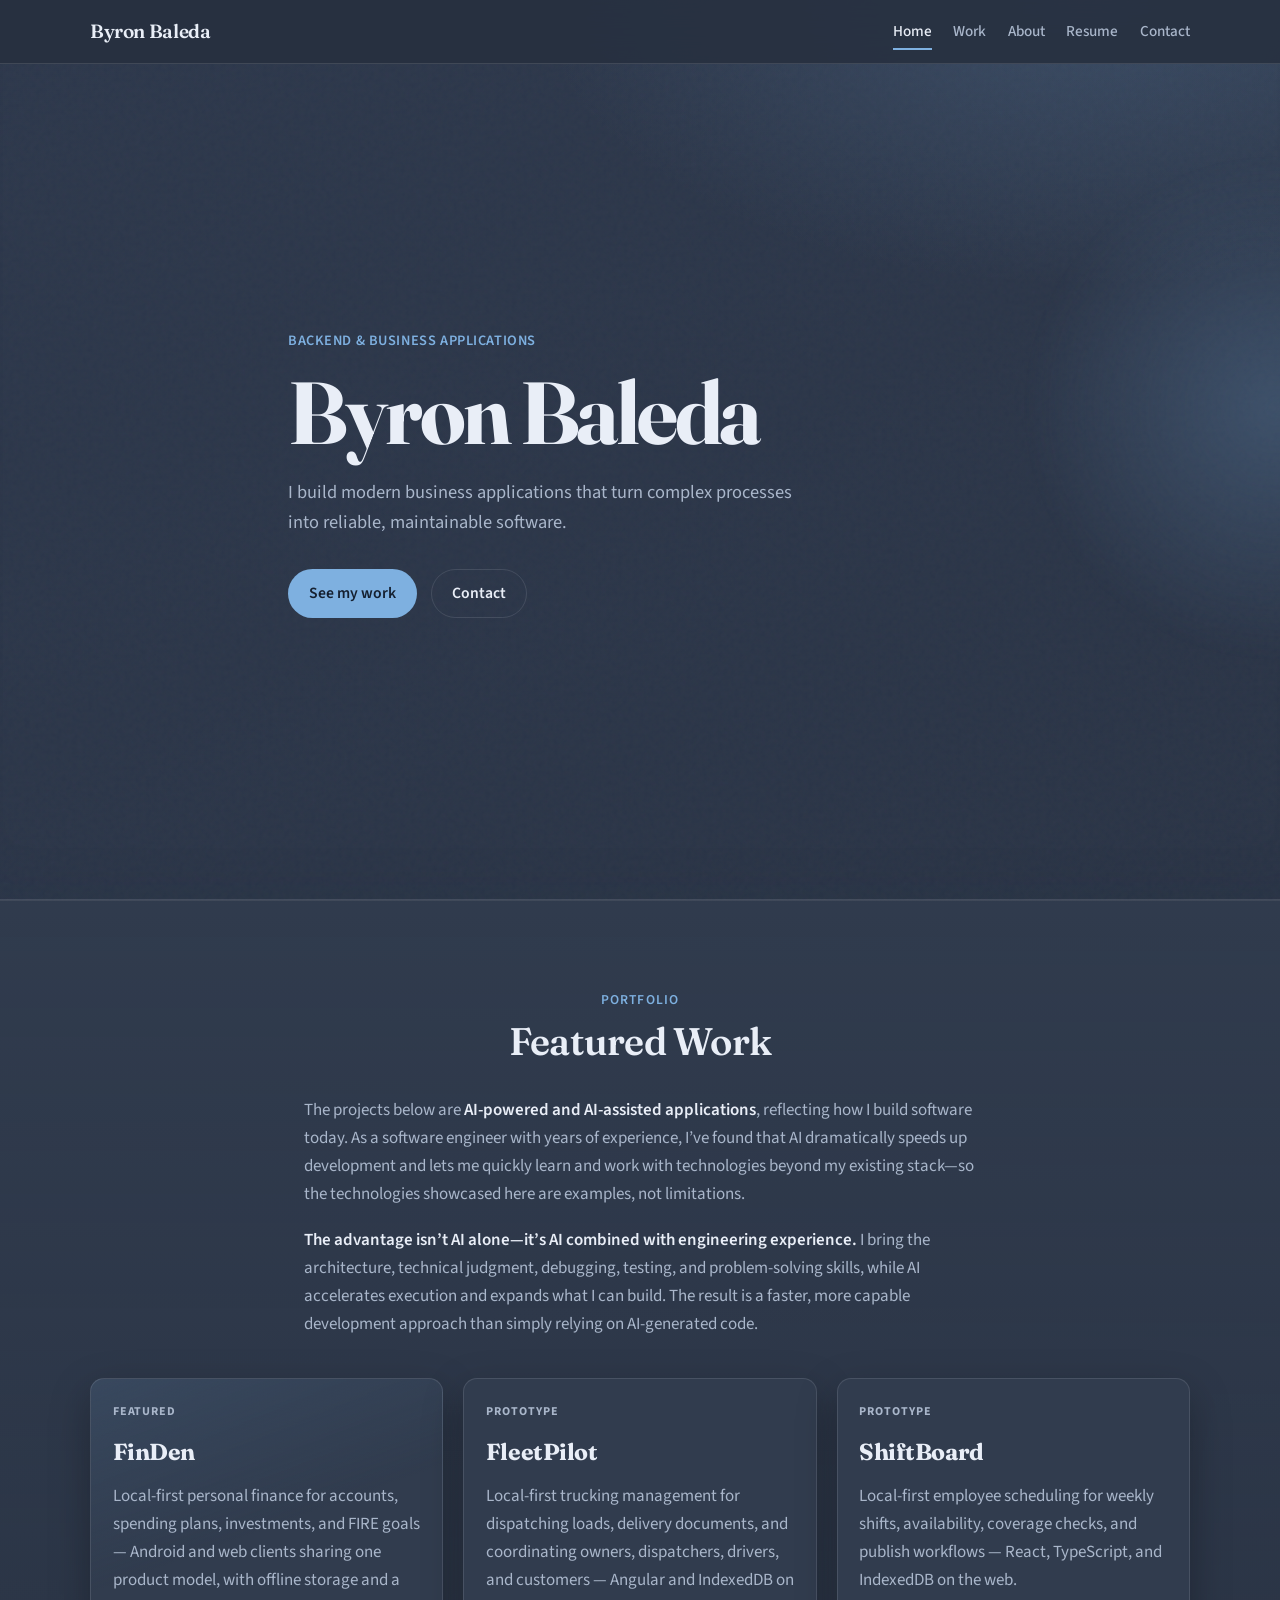
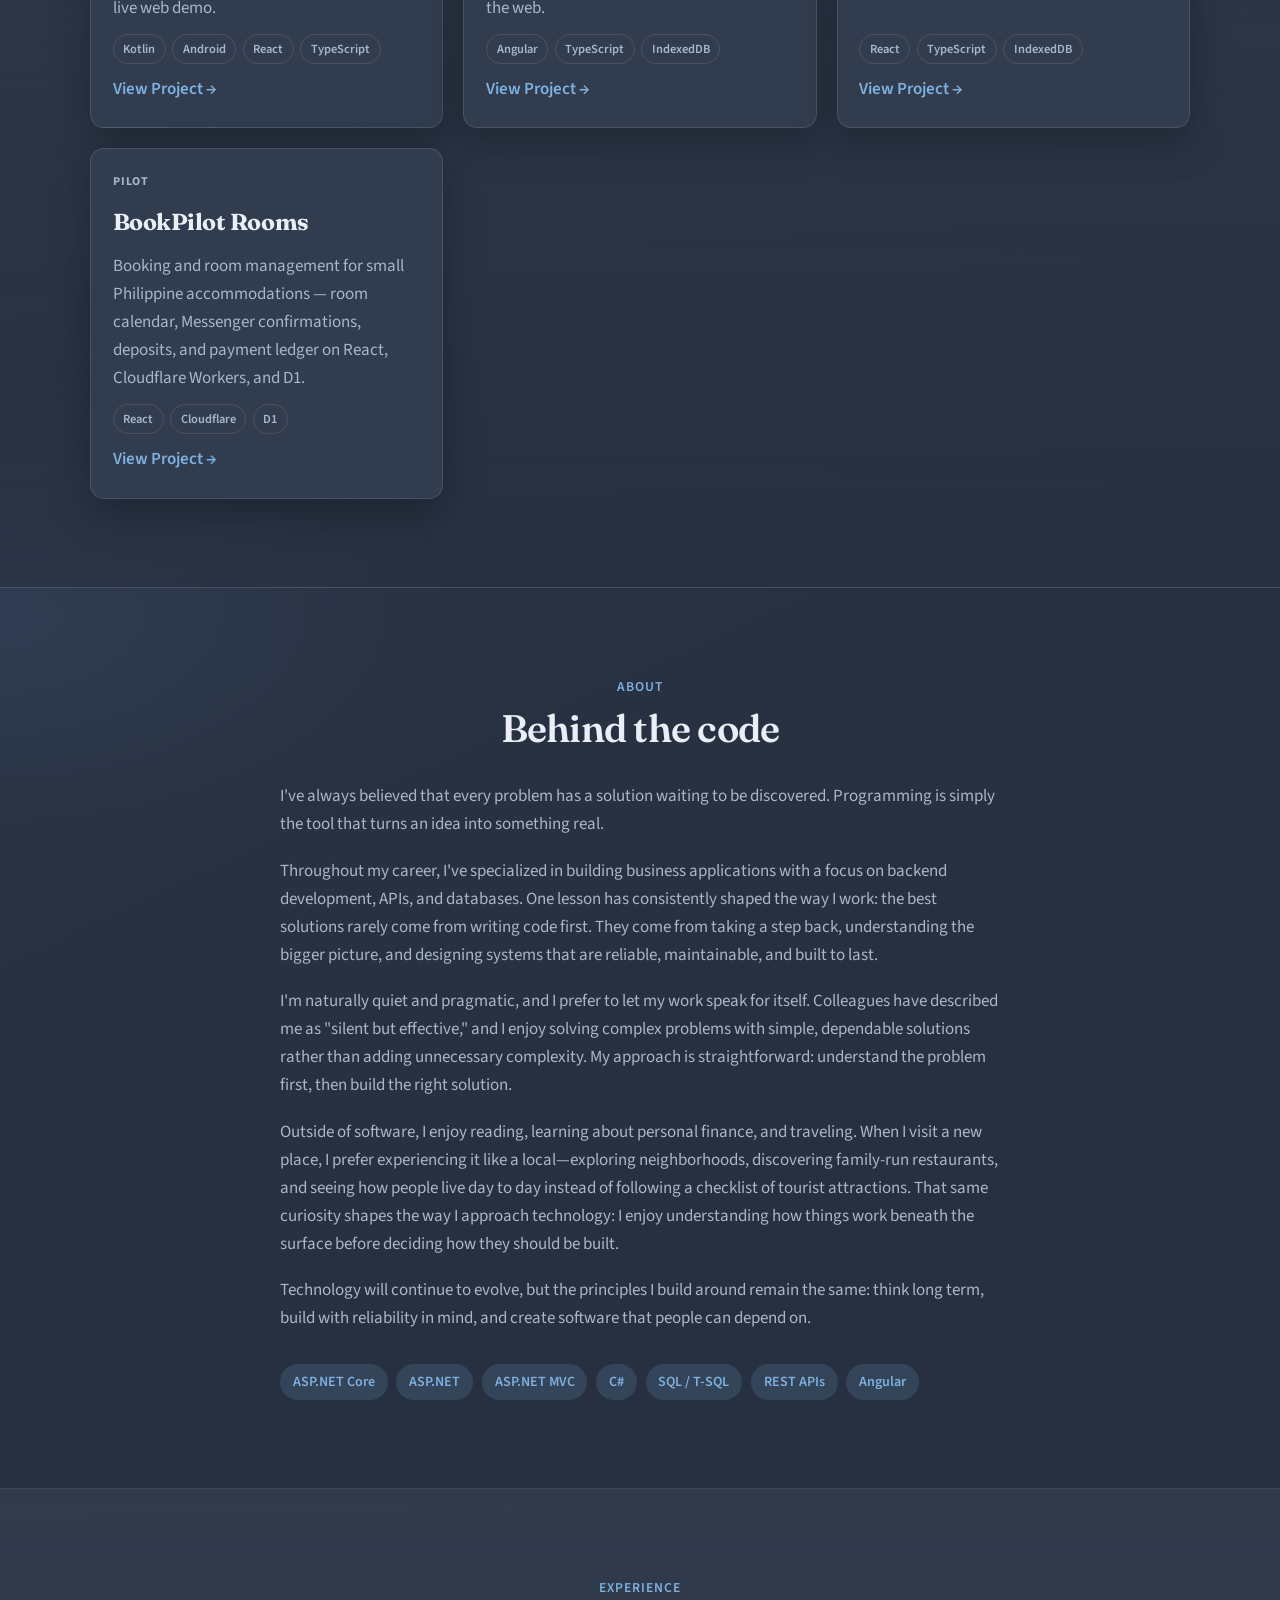
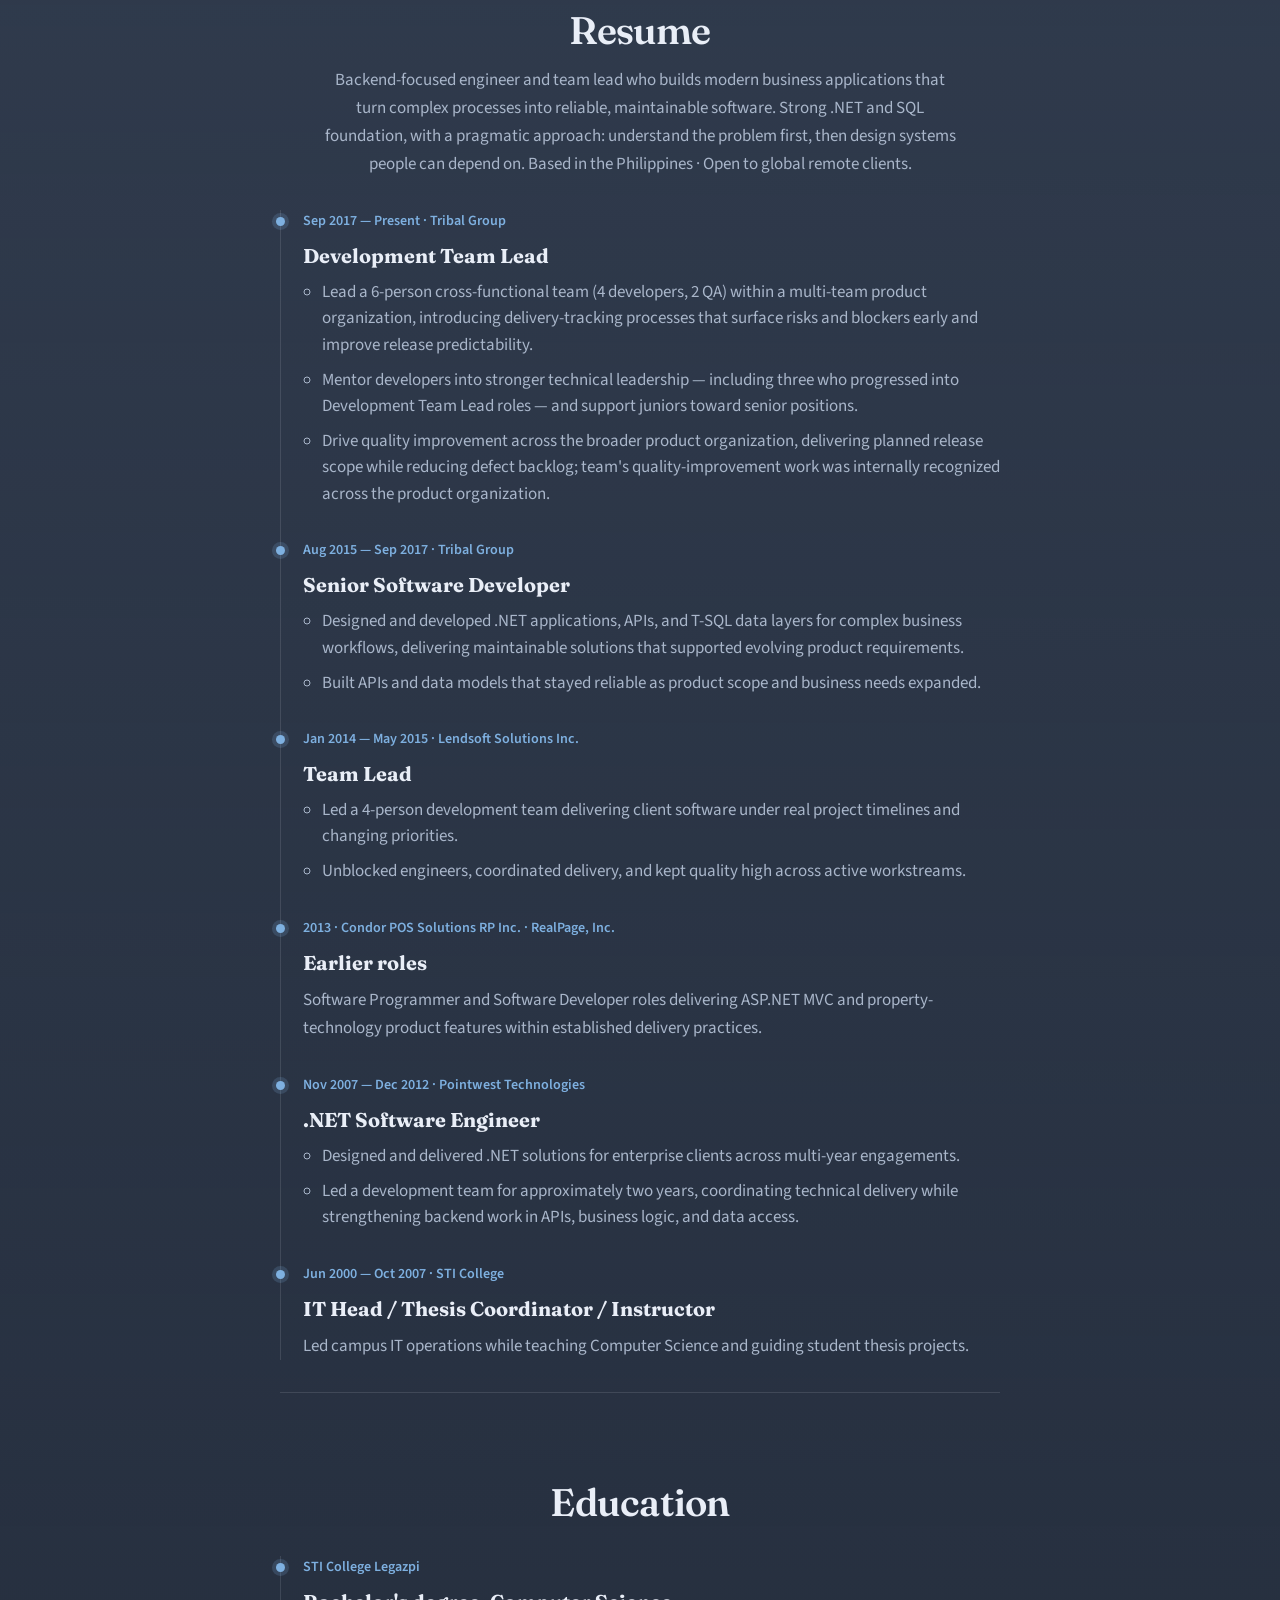
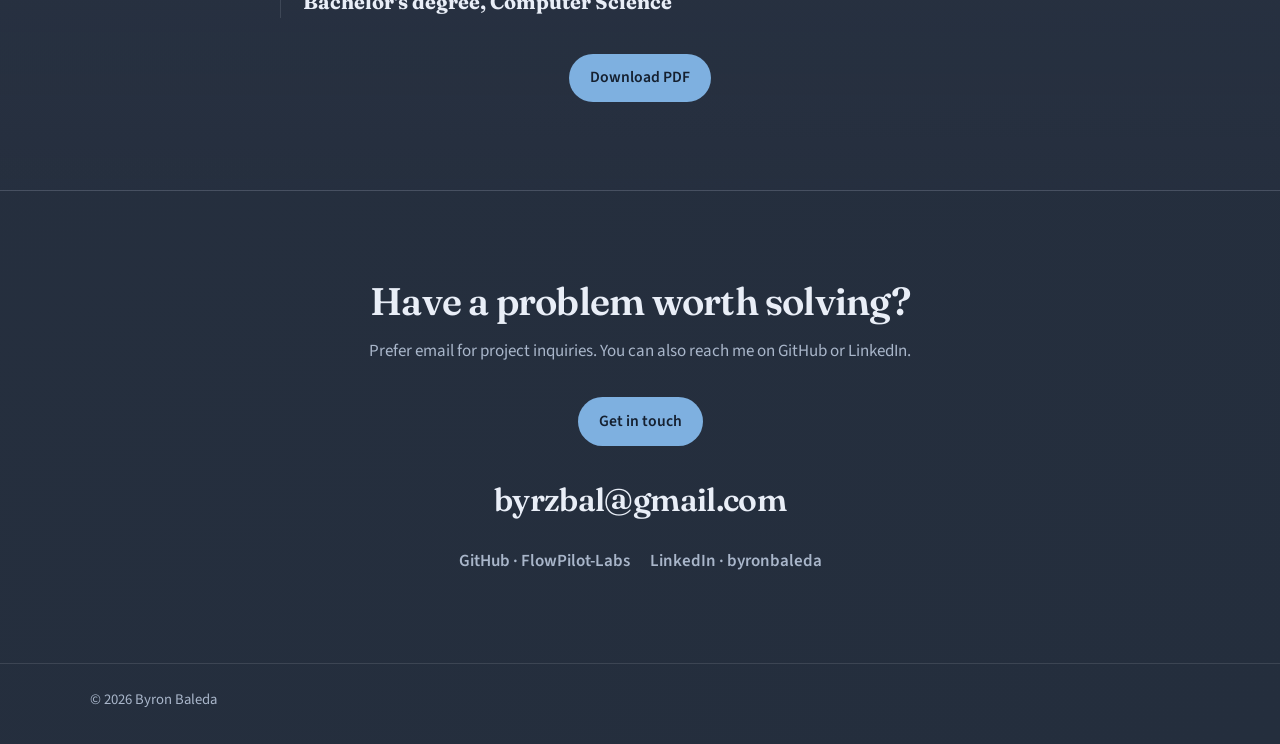
==== commit cef9be8b: "Add BookPilot Rooms case study Co-authored-by: Cursor <cursoragent@cursor.com>" ====
--- a/index.html
+++ b/index.html
@@ -197,6 +197,24 @@
                 <a href="projects/shiftboard.html">View Project →</a>
               </div>
             </article>
+
+            <article class="project-card">
+              <p class="project-label">Pilot</p>
+              <h3>BookPilot Rooms</h3>
+              <p>
+                Booking and room management for small Philippine accommodations
+                — room calendar, Messenger confirmations, deposits, and payment
+                ledger on React, Cloudflare Workers, and D1.
+              </p>
+              <ul class="tags">
+                <li>React</li>
+                <li>Cloudflare</li>
+                <li>D1</li>
+              </ul>
+              <div class="project-links">
+                <a href="projects/bookpilot-rooms.html">View Project →</a>
+              </div>
+            </article>
           </div>
         </div>
       </section>
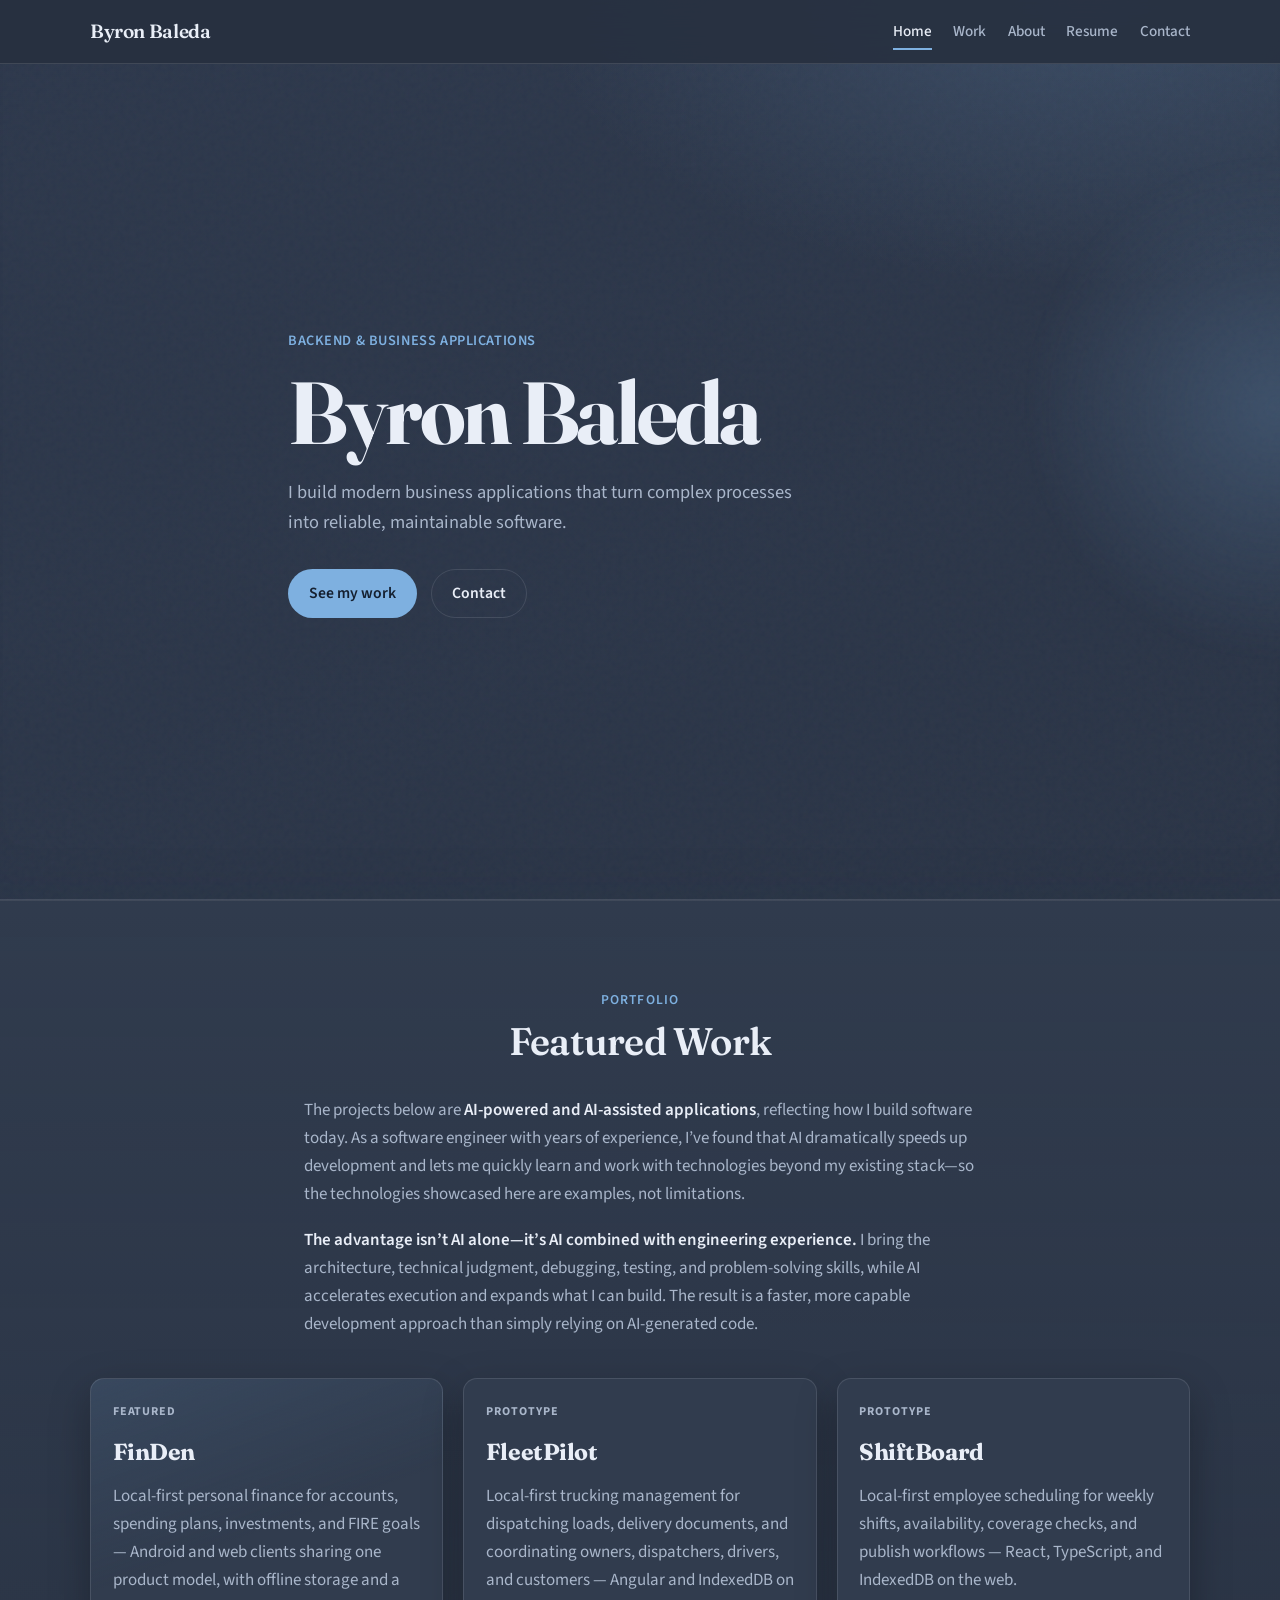
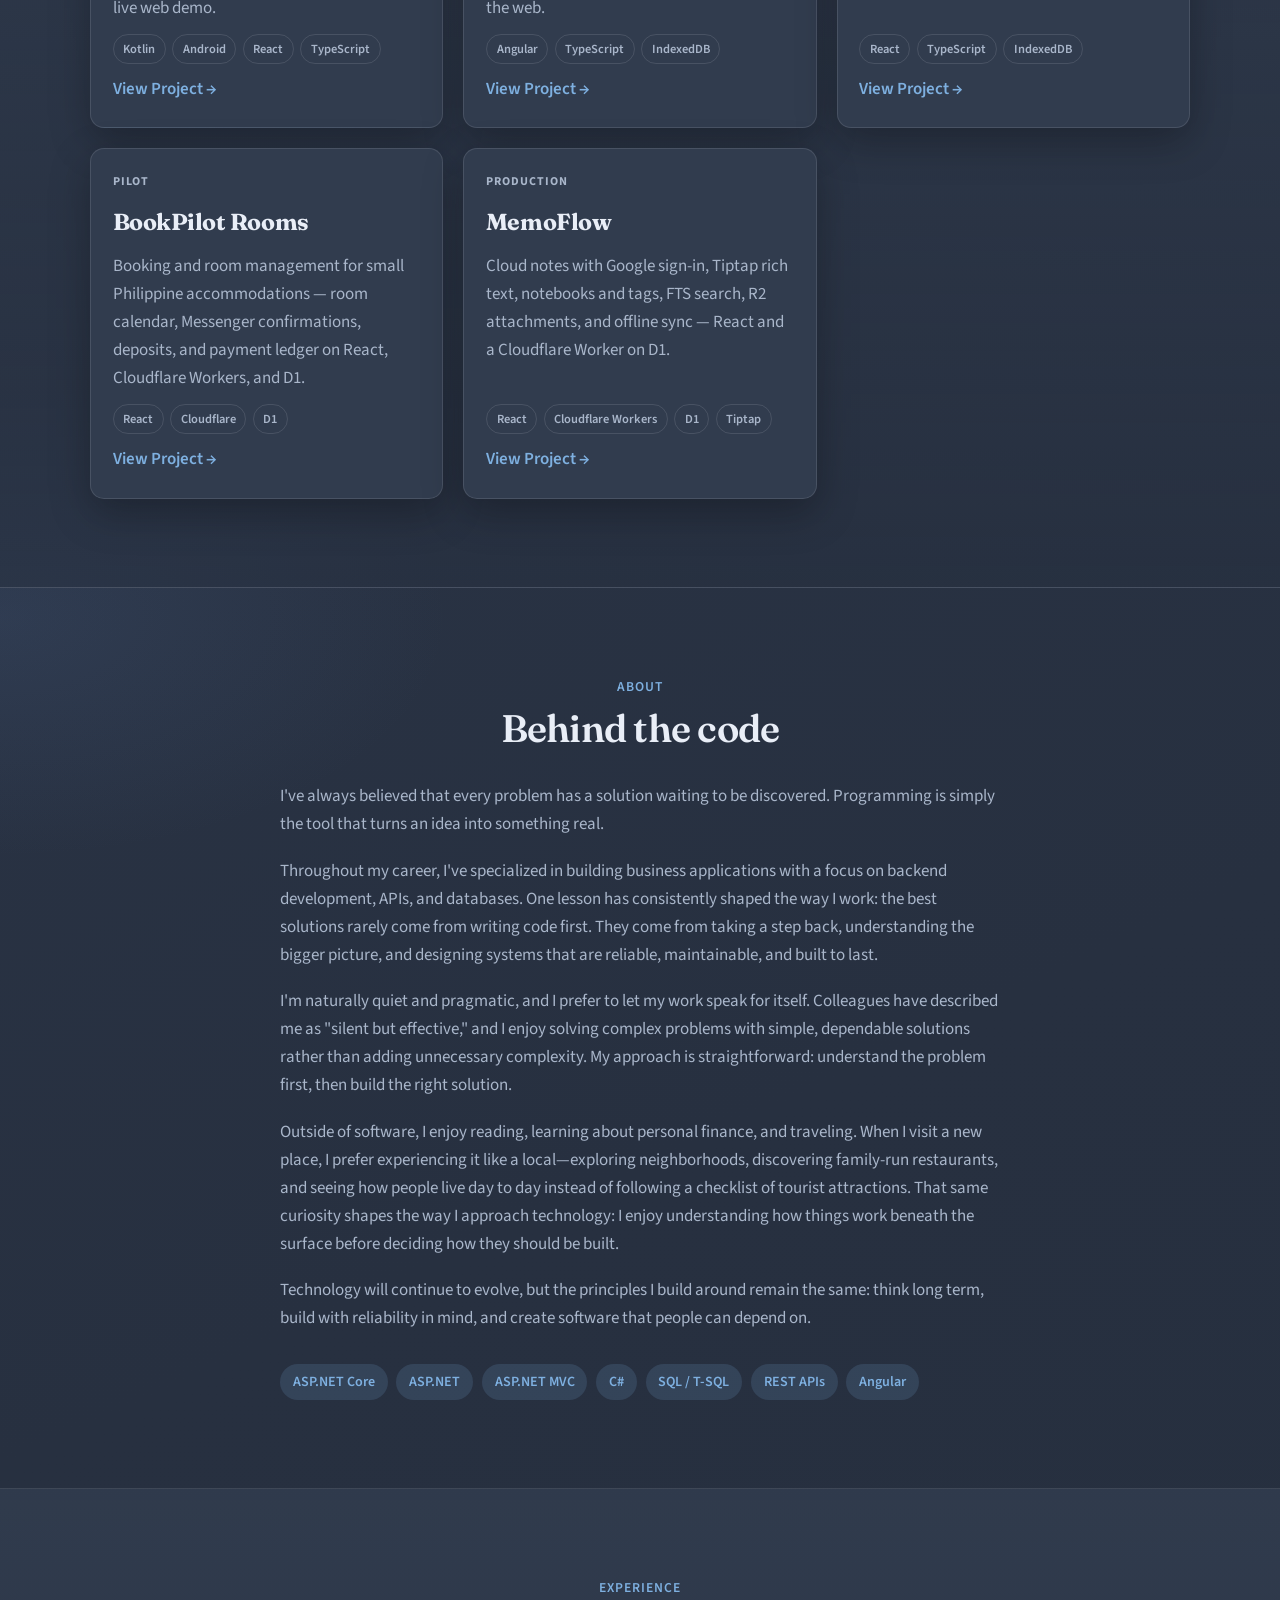
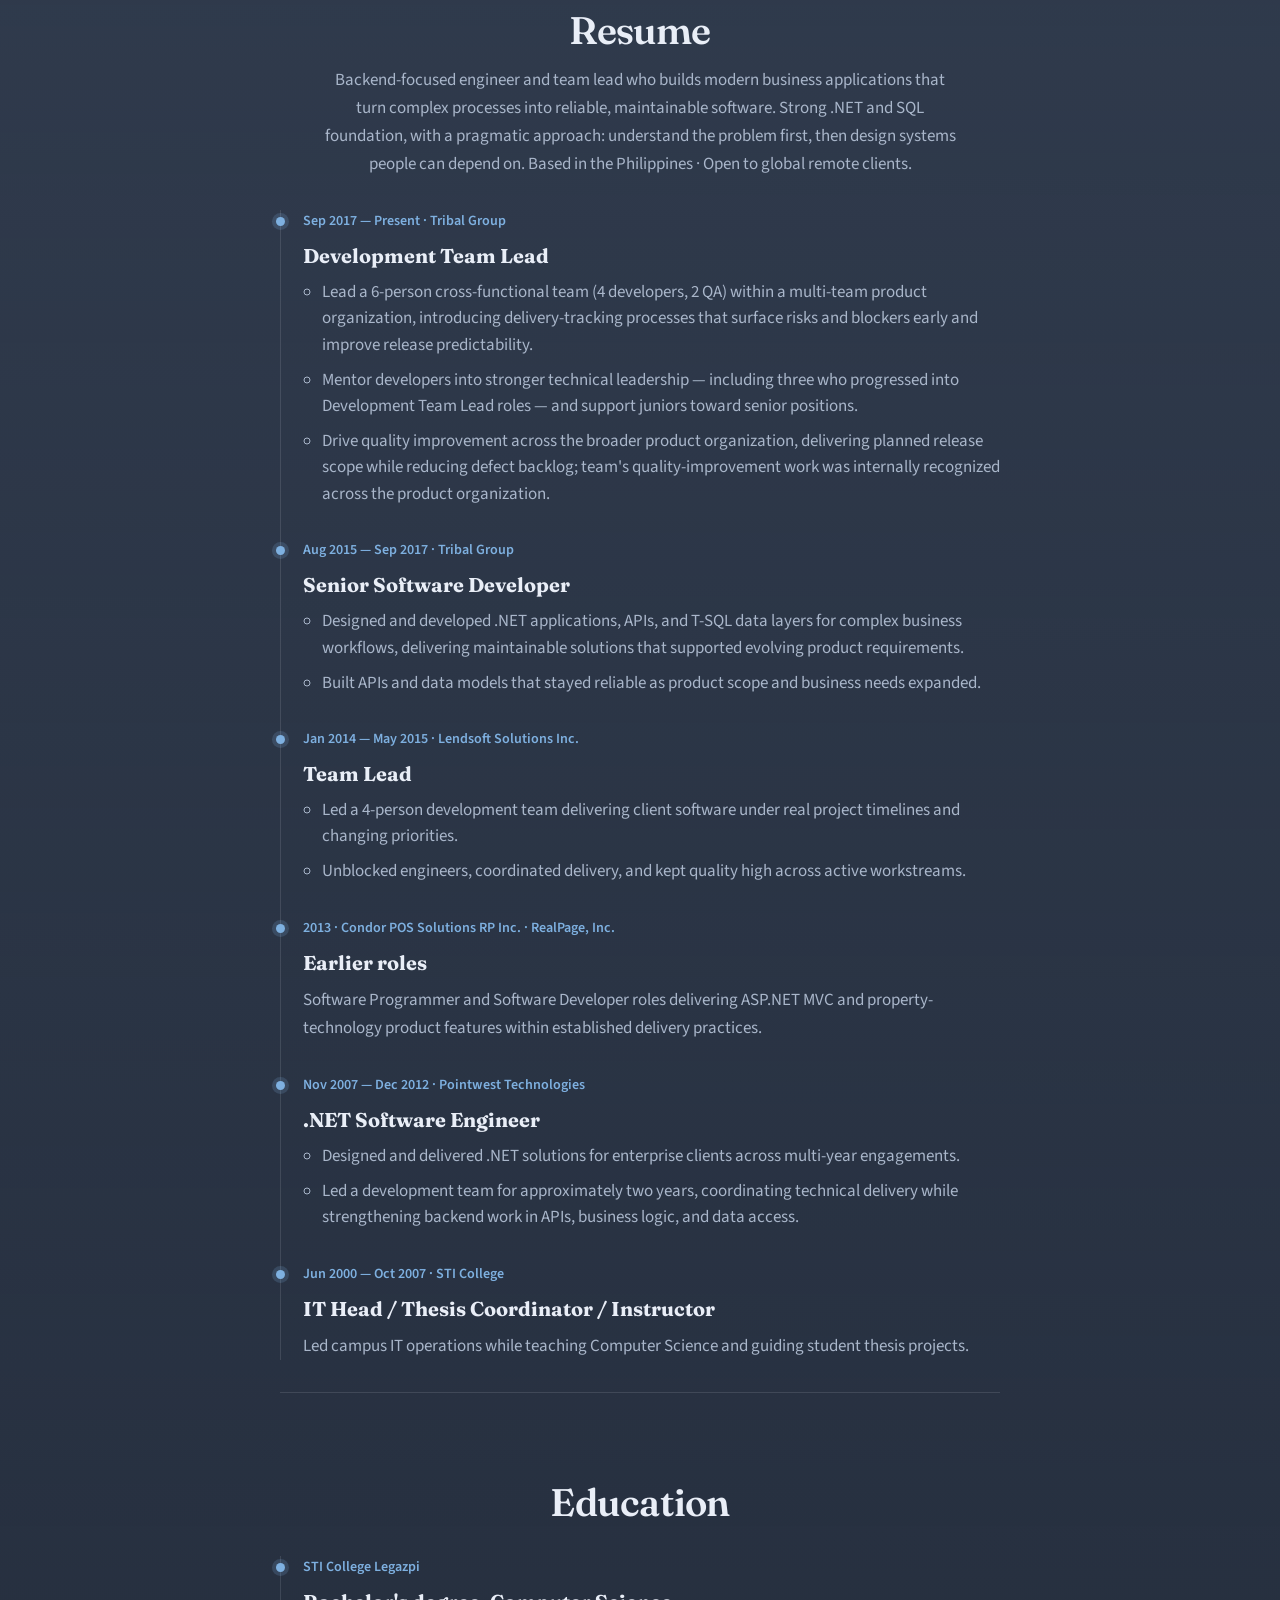
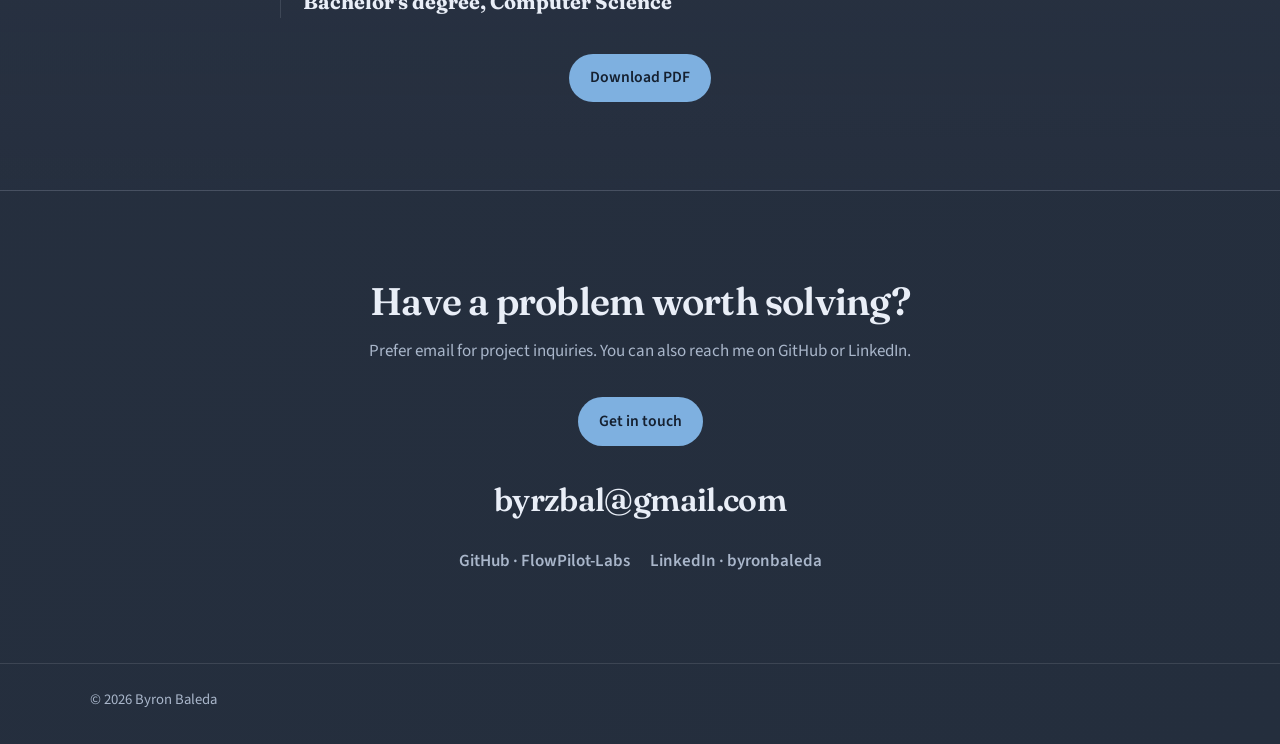
==== commit 3e663200: "Add MemoFlow case study and simplify Architecture sections Co-authored-by: Cursor <cursoragent@curso" ====
--- a/index.html
+++ b/index.html
@@ -215,6 +215,25 @@
                 <a href="projects/bookpilot-rooms.html">View Project →</a>
               </div>
             </article>
+
+            <article class="project-card">
+              <p class="project-label">Production</p>
+              <h3>MemoFlow</h3>
+              <p>
+                Cloud notes with Google sign-in, Tiptap rich text, notebooks and
+                tags, FTS search, R2 attachments, and offline sync — React and a
+                Cloudflare Worker on D1.
+              </p>
+              <ul class="tags">
+                <li>React</li>
+                <li>Cloudflare Workers</li>
+                <li>D1</li>
+                <li>Tiptap</li>
+              </ul>
+              <div class="project-links">
+                <a href="projects/memoflow.html">View Project →</a>
+              </div>
+            </article>
           </div>
         </div>
       </section>
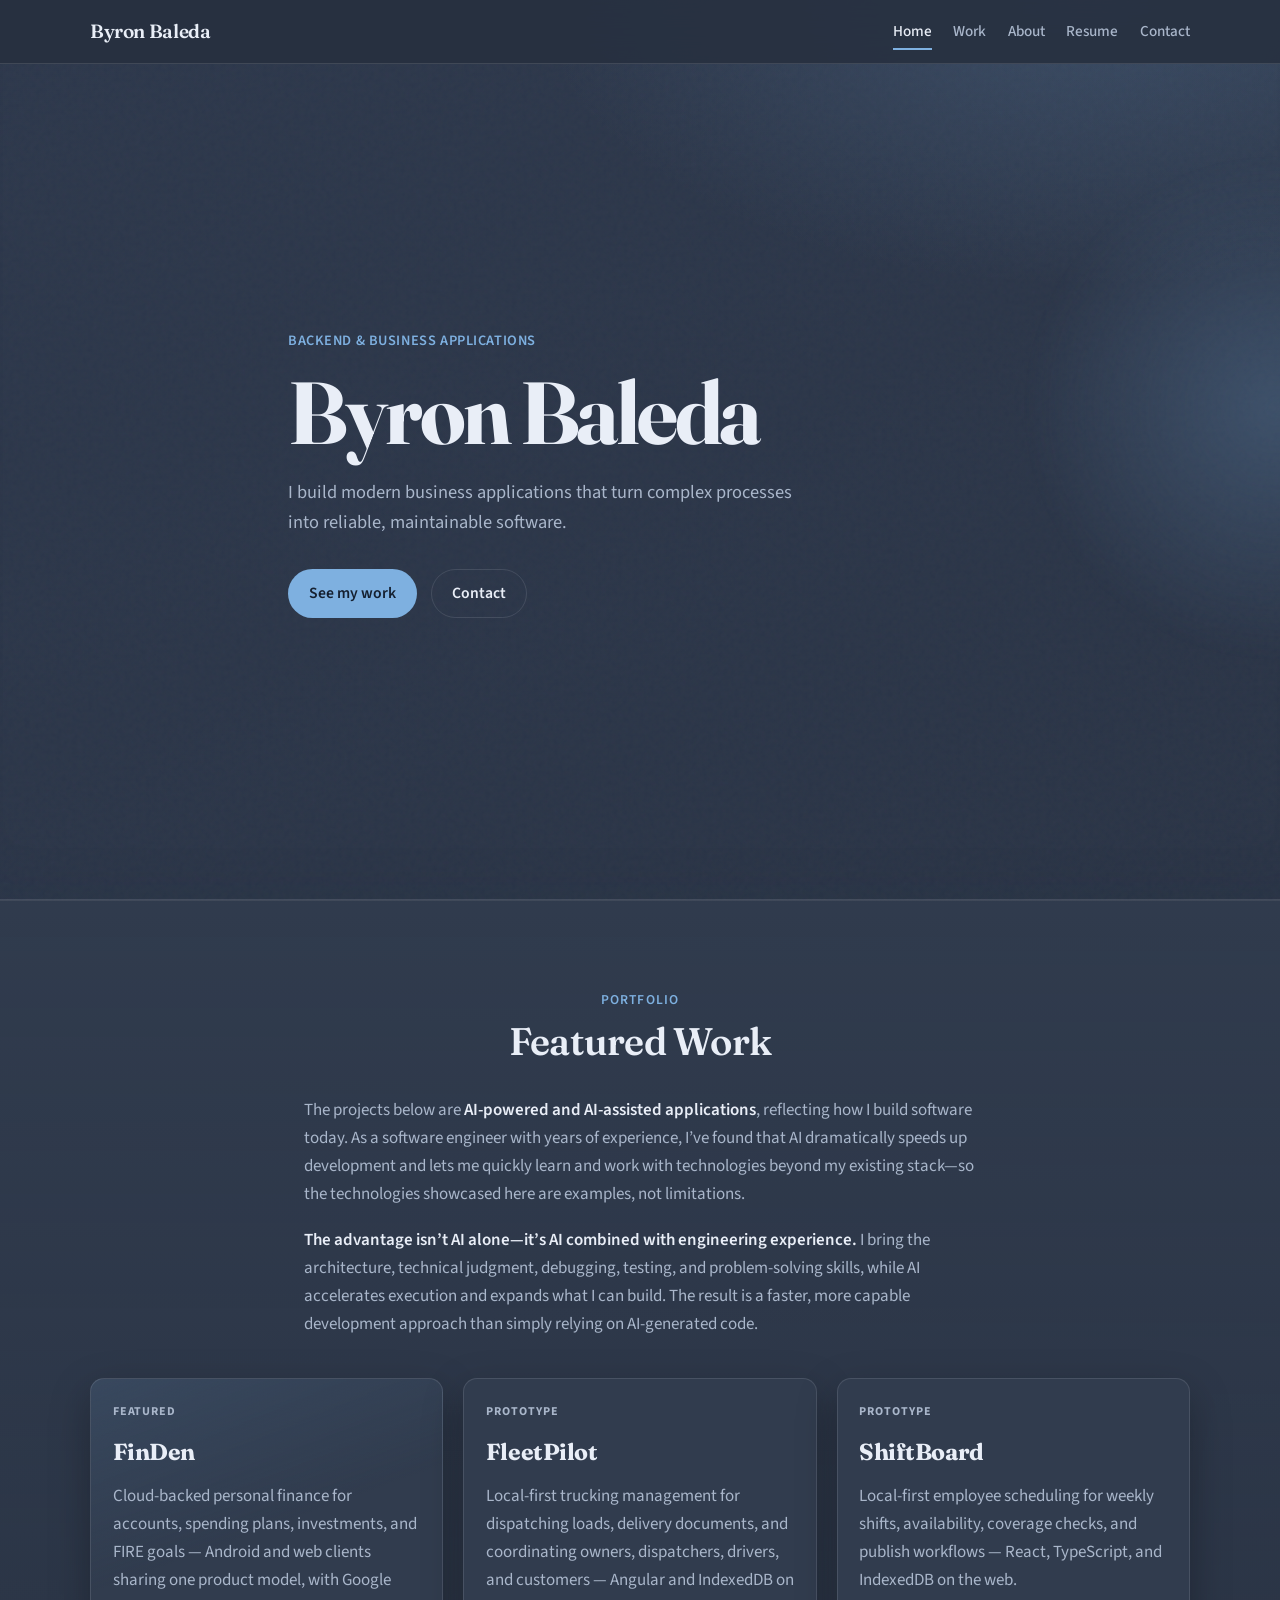
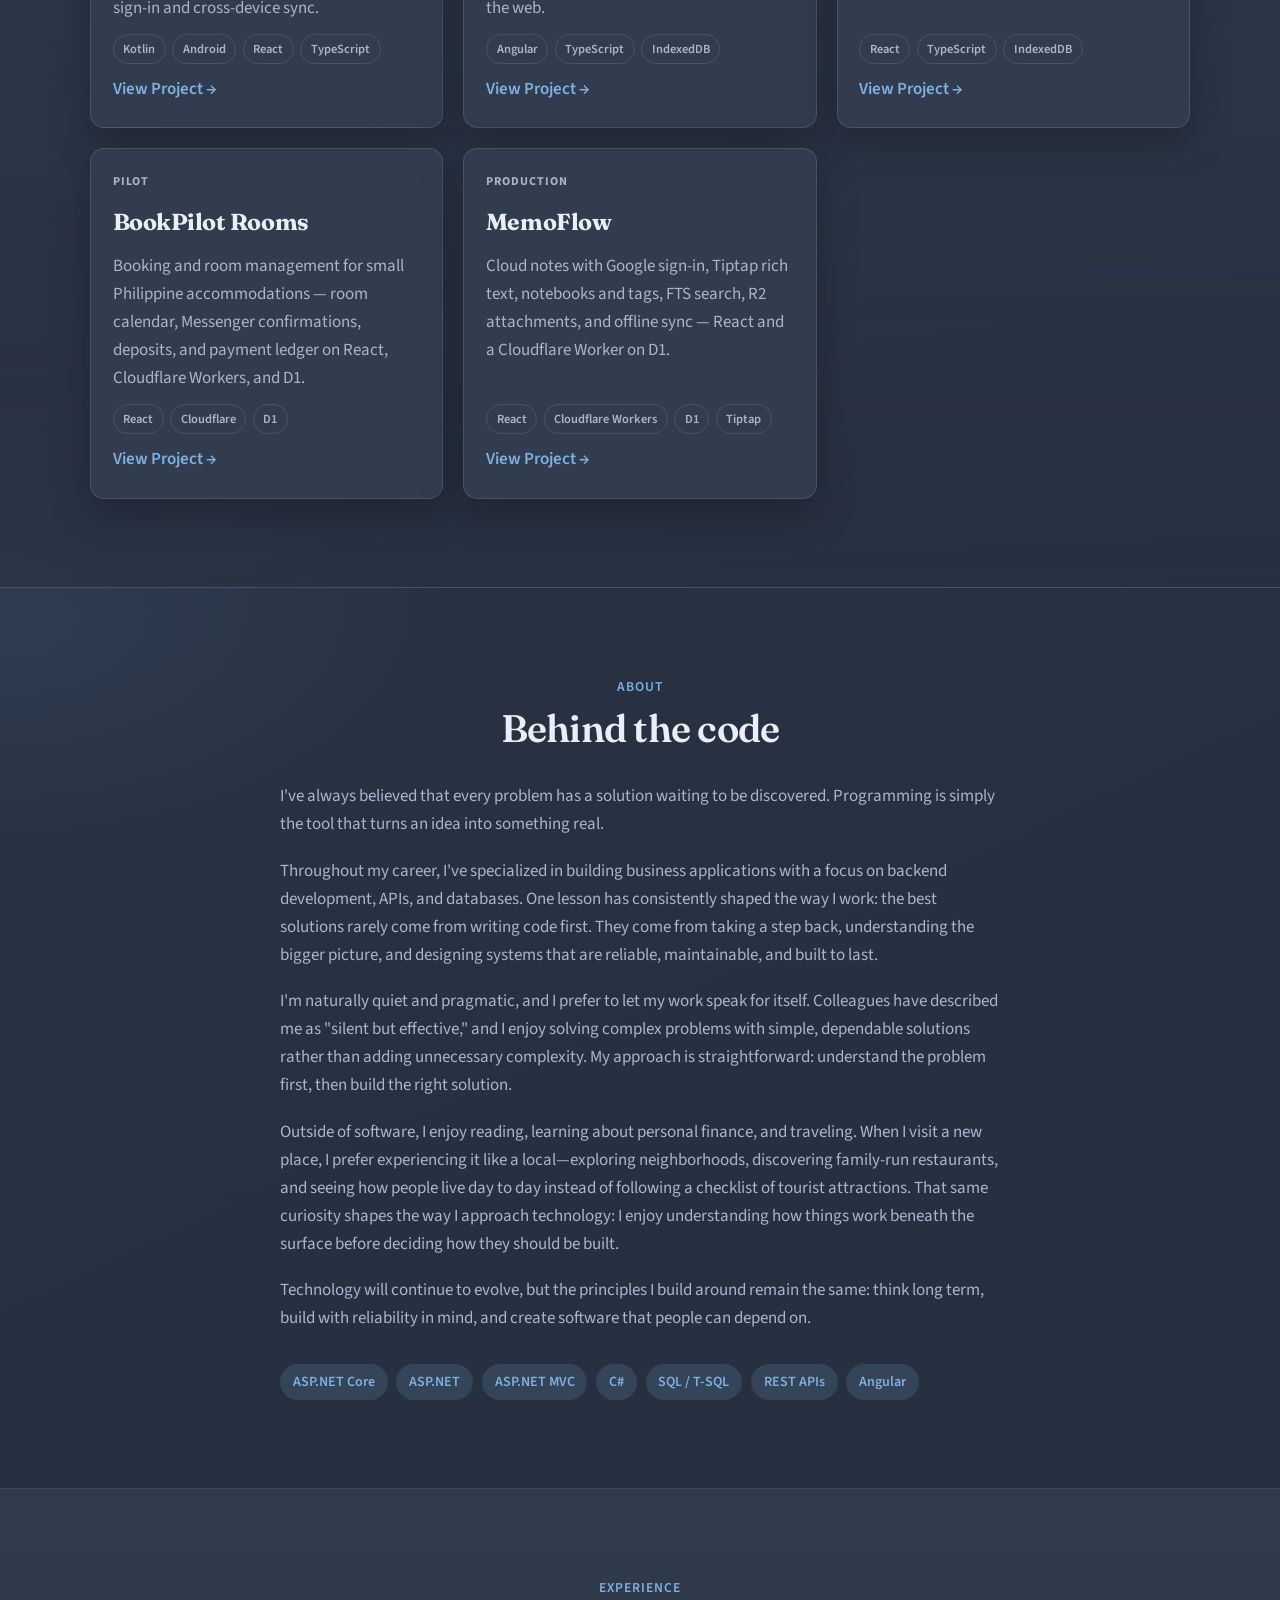
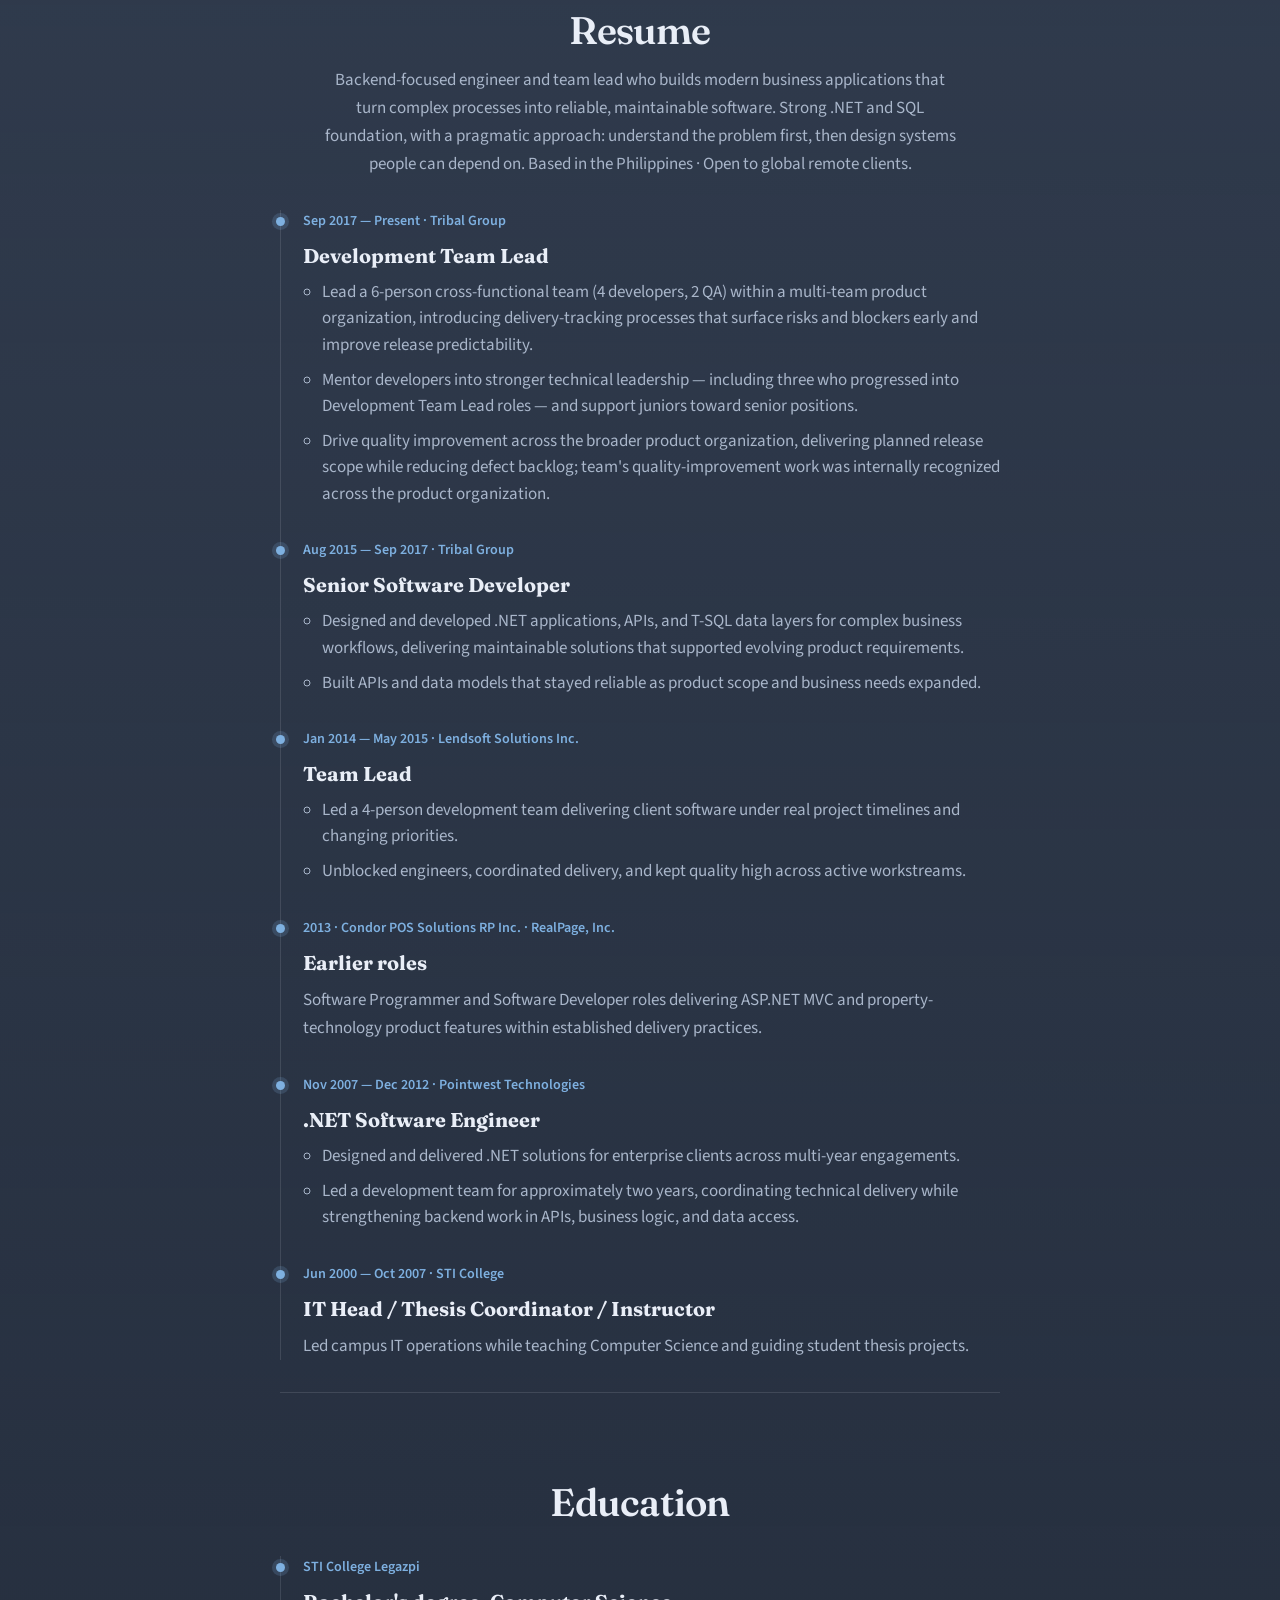
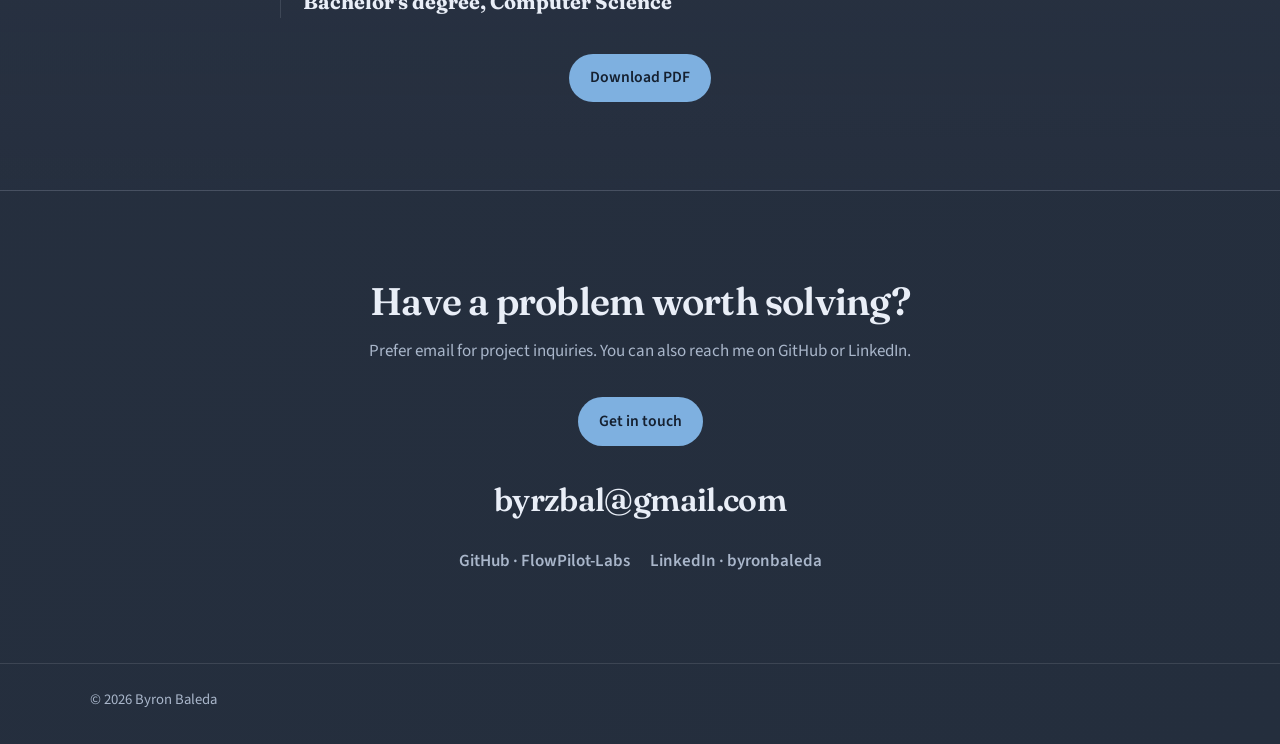
==== commit fb9b61d5: "Update FinDen for cloud-backed architecture Co-authored-by: Cursor <cursoragent@cursor.com>" ====
--- a/index.html
+++ b/index.html
@@ -147,9 +147,9 @@
               <p class="project-label">Featured</p>
               <h3>FinDen</h3>
               <p>
-                Local-first personal finance for accounts, spending plans,
+                Cloud-backed personal finance for accounts, spending plans,
                 investments, and FIRE goals — Android and web clients sharing one
-                product model, with offline storage and a live web demo.
+                product model, with Google sign-in and cross-device sync.
               </p>
               <ul class="tags">
                 <li>Kotlin</li>
--- a/styles/main.css
+++ b/styles/main.css
@@ -736,6 +736,142 @@
   background: var(--ink-elevated);
 }
 
+.shot img.shot-zoomable {
+  cursor: zoom-in;
+  transition:
+    transform 0.2s ease,
+    box-shadow 0.2s ease;
+}
+
+.shot img.shot-zoomable:hover {
+  transform: scale(1.02);
+  box-shadow: 0 8px 24px color-mix(in srgb, var(--ink) 12%, transparent);
+}
+
+.shot img.shot-zoomable:focus-visible {
+  outline: 2px solid var(--mint);
+  outline-offset: 3px;
+}
+
+.shot-lightbox {
+  position: fixed;
+  inset: 0;
+  z-index: 200;
+  display: flex;
+  align-items: center;
+  justify-content: center;
+  padding: 1.25rem;
+  opacity: 0;
+  visibility: hidden;
+  transition:
+    opacity 0.2s ease,
+    visibility 0.2s ease;
+}
+
+.shot-lightbox.is-open {
+  opacity: 1;
+  visibility: visible;
+}
+
+.shot-lightbox__backdrop {
+  position: absolute;
+  inset: 0;
+  background: color-mix(in srgb, var(--ink) 72%, transparent);
+  backdrop-filter: blur(4px);
+}
+
+.shot-lightbox__dialog {
+  position: relative;
+  z-index: 1;
+  display: flex;
+  flex-direction: column;
+  align-items: center;
+  gap: 0.75rem;
+  max-width: min(96vw, 1400px);
+  max-height: 92vh;
+  margin: 0;
+}
+
+.shot-lightbox__close {
+  position: absolute;
+  top: -0.25rem;
+  right: -0.25rem;
+  z-index: 2;
+  display: flex;
+  align-items: center;
+  justify-content: center;
+  width: 2.5rem;
+  height: 2.5rem;
+  border: 1px solid var(--line);
+  border-radius: 999px;
+  background: var(--surface);
+  color: var(--text);
+  font-size: 1.5rem;
+  line-height: 1;
+  cursor: pointer;
+  box-shadow: 0 4px 16px color-mix(in srgb, var(--ink) 20%, transparent);
+}
+
+.shot-lightbox__close:hover {
+  background: var(--surface-muted);
+}
+
+.shot-lightbox__close:focus-visible {
+  outline: 2px solid var(--mint);
+  outline-offset: 2px;
+}
+
+.shot-lightbox__img {
+  display: block;
+  max-width: 100%;
+  max-height: calc(92vh - 3rem);
+  width: auto;
+  height: auto;
+  border: 1px solid var(--line);
+  border-radius: var(--radius);
+  background: var(--ink-elevated);
+  box-shadow: 0 16px 48px color-mix(in srgb, var(--ink) 35%, transparent);
+}
+
+.shot-lightbox__caption {
+  margin: 0;
+  max-width: 100%;
+  color: var(--surface);
+  font-size: 0.95rem;
+  font-weight: 600;
+  text-align: center;
+  text-shadow: 0 1px 2px color-mix(in srgb, var(--ink) 40%, transparent);
+}
+
+@media (prefers-reduced-motion: reduce) {
+  .shot img.shot-zoomable {
+    transition: none;
+  }
+
+  .shot img.shot-zoomable:hover {
+    transform: none;
+  }
+
+  .shot-lightbox {
+    transition: none;
+  }
+}
+
+@media (max-width: 760px) {
+  .shot-lightbox {
+    padding: 0.75rem;
+  }
+
+  .shot-lightbox__close {
+    top: 0.25rem;
+    right: 0.25rem;
+  }
+
+  .shot-lightbox__img {
+    max-height: calc(88vh - 3rem);
+  }
+}
+
 .shot figcaption {
   margin-top: 0.45rem;
   color: var(--text-muted);
